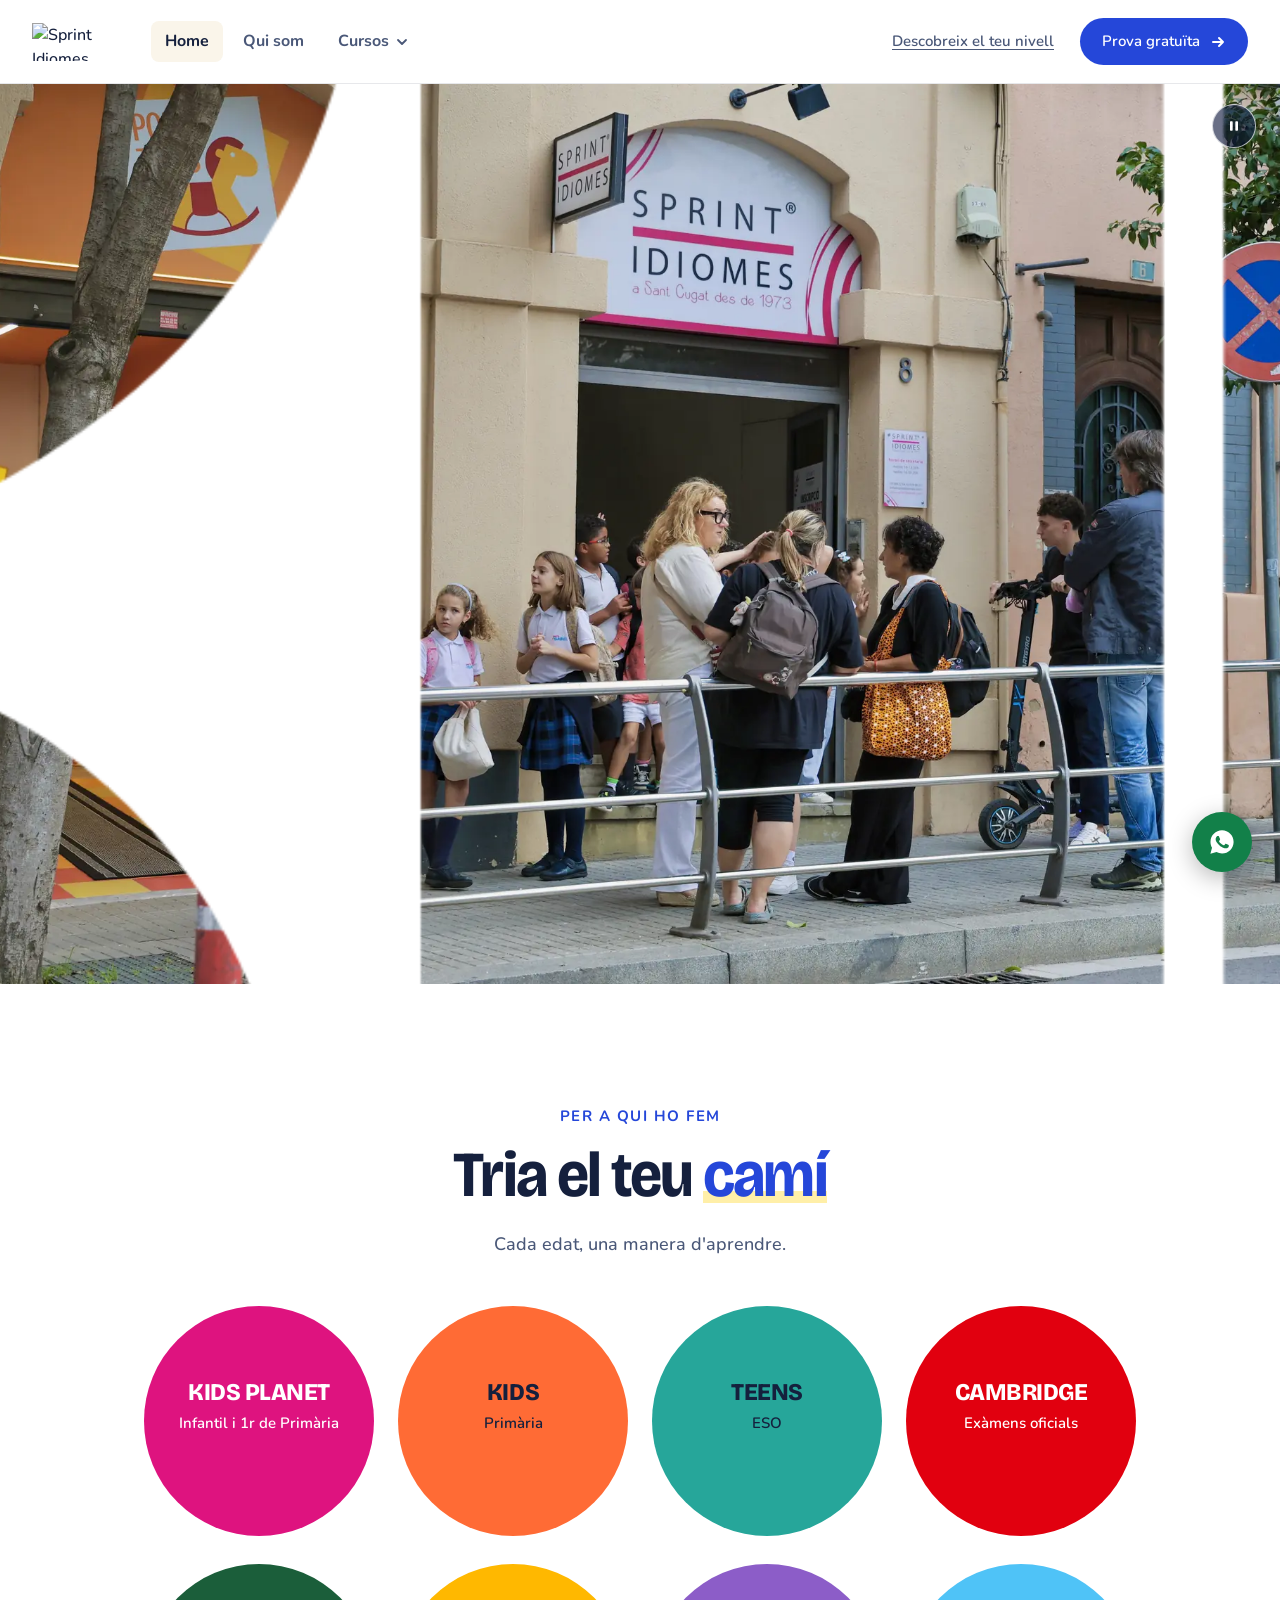
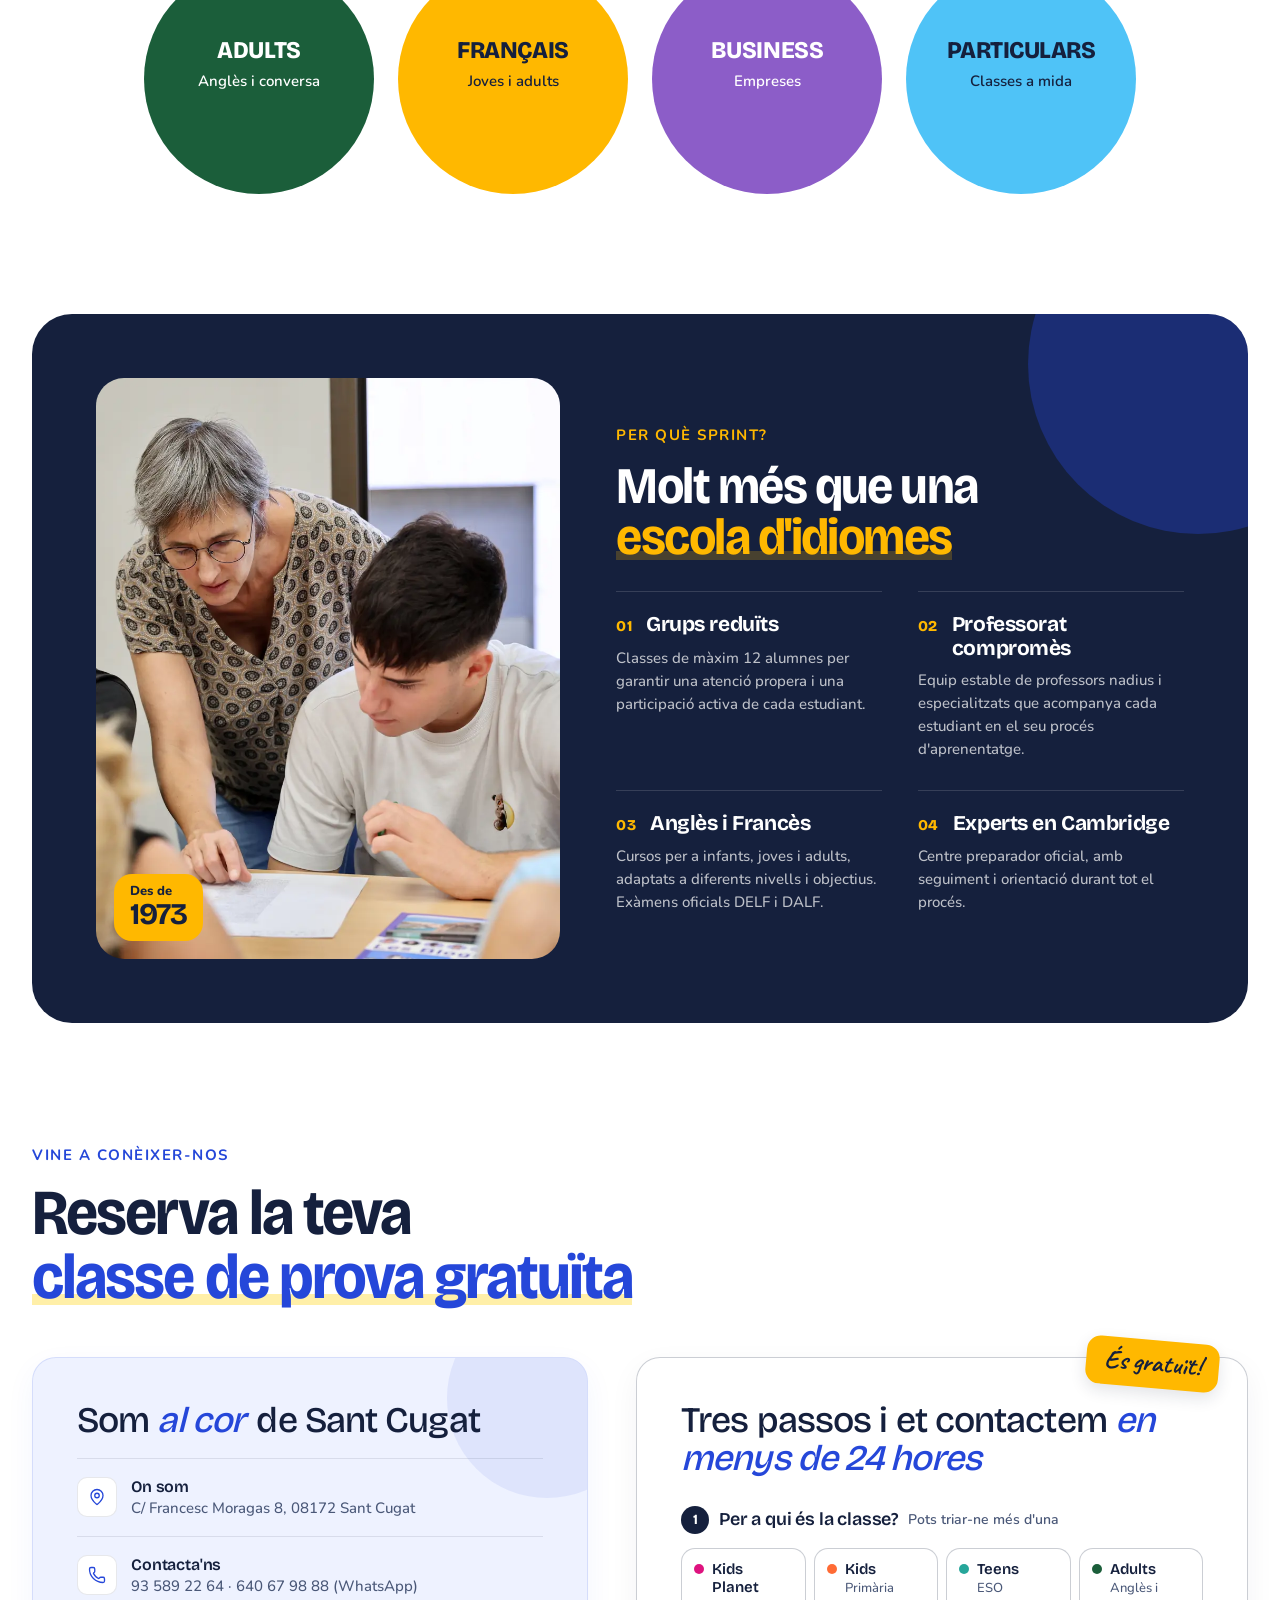
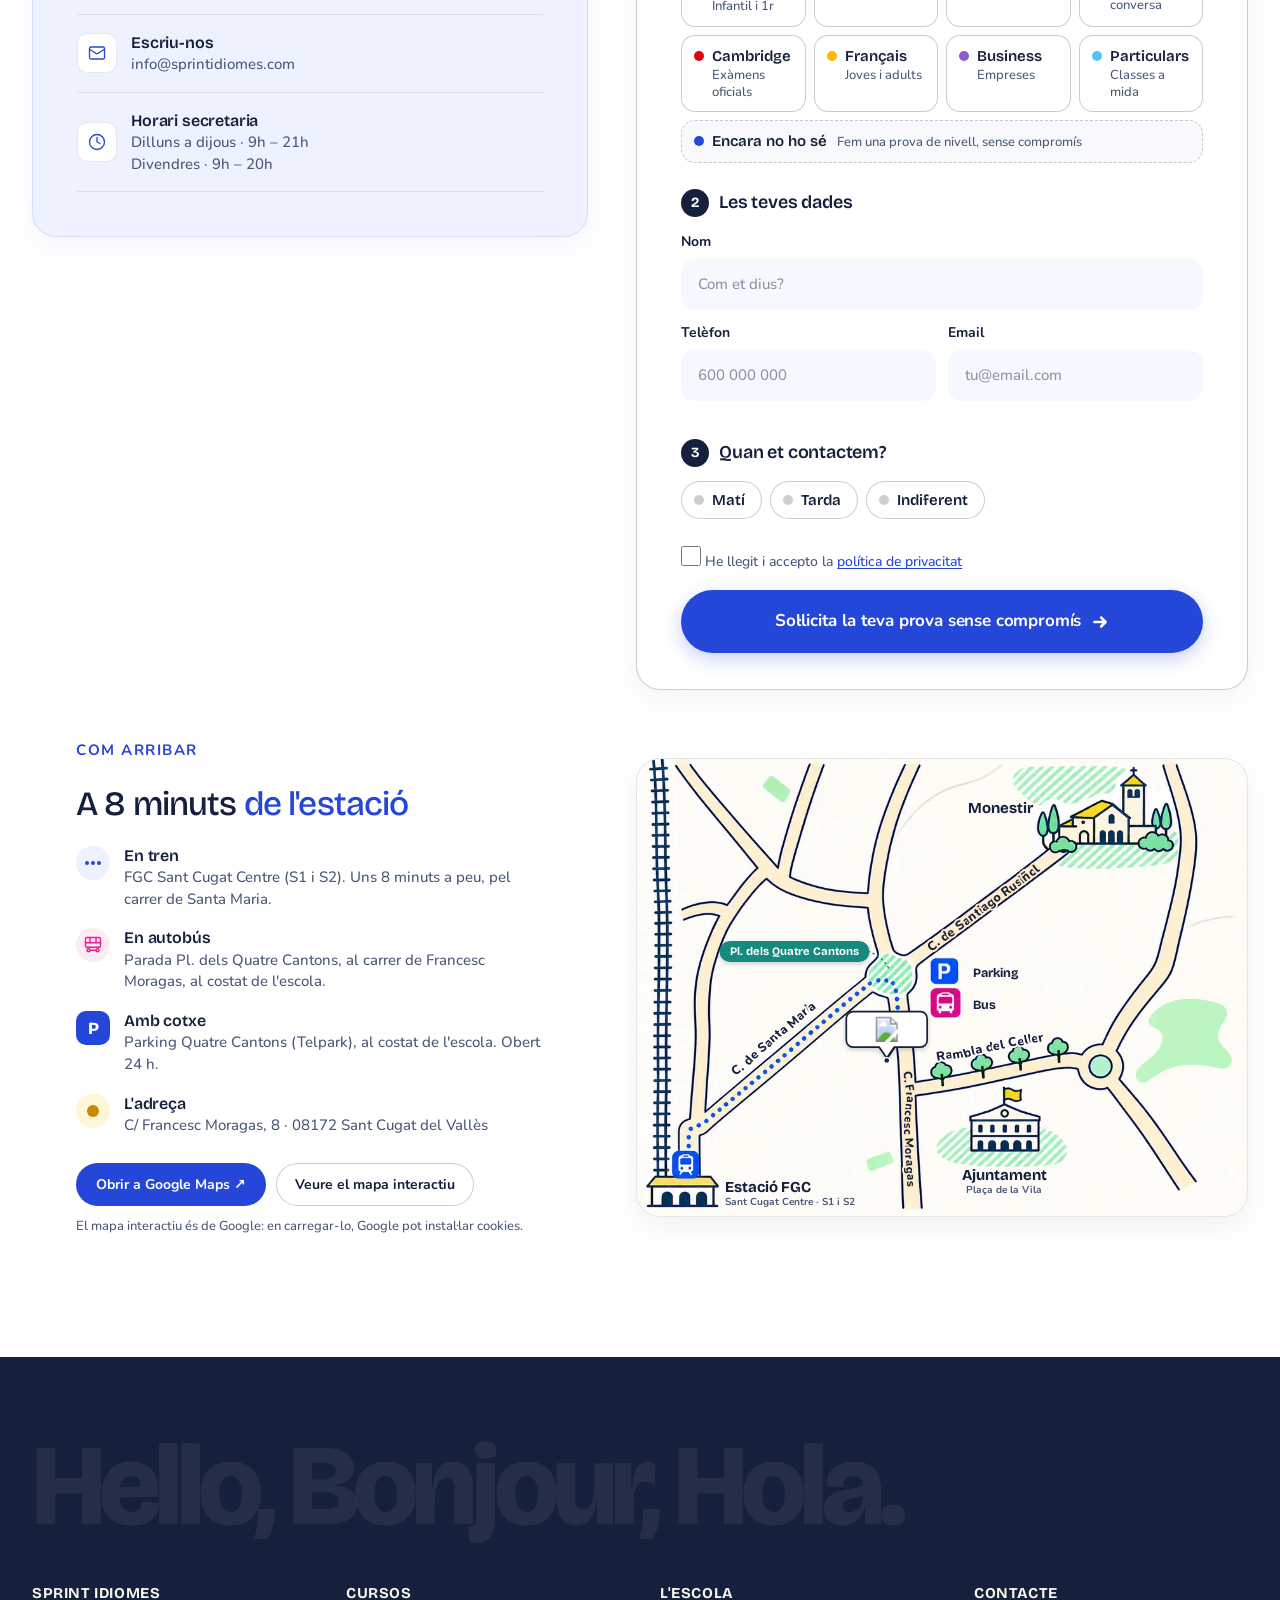
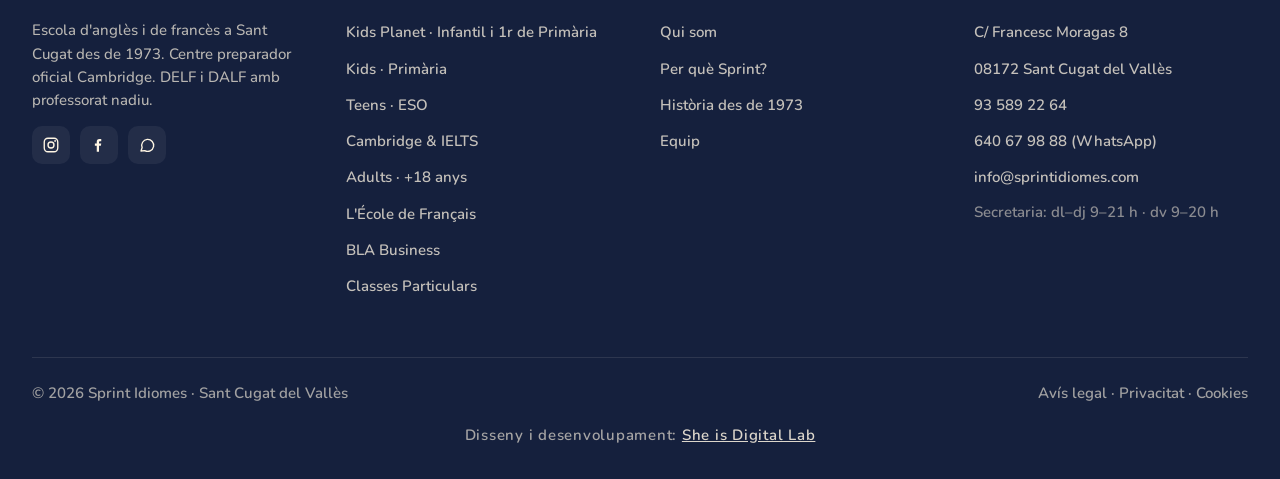
==== index.html @ aee07a1c "Kids: canvis de Paula (text d'Aprenentatge dinàmic, títol 'Cada pas compta', horaris per parells de " ====
<!doctype html>
<html lang="ca">
<head>
<meta charset="utf-8" />
<meta name="viewport" content="width=device-width,initial-scale=1" />
<title>Sprint Idiomes · Escola d'anglès i de francès a Sant Cugat des de 1973</title>
<meta name="description" content="Anglès i francès per a nens, joves, adults i empreses a Sant Cugat. Kids, Teens, Adults, Cambridge, IELTS, DELF/DALF i BLA Business. Més de 50 anys ensenyant idiomes." />
<script>
  /* Si s'arriba amb una àncora (p.ex. des d'una altra pàgina cap a #contacte),
     evita l'scroll animat per tota la pàgina: salta a l'instant i recupera
     el scroll suau només per als clics posteriors dins la mateixa pàgina. */
  if (location.hash) {
    document.documentElement.style.scrollBehavior = 'auto';
    window.addEventListener('load', function () {
      setTimeout(function () { document.documentElement.style.scrollBehavior = ''; }, 0);
    });
  }
</script>
<link rel="preload" as="image" href="img-home/escola-entrada.webp" media="(min-width:701px)" fetchpriority="high">
<link rel="preload" as="image" href="img-home/escola-entrada-960.webp" media="(max-width:700px)" fetchpriority="high">
<link rel="preload" href="fonts/bricolage-grotesque-latin-standard-normal.woff2" as="font" type="font/woff2" crossorigin>
<link rel="preload" href="fonts/nunito-latin-wght-normal.woff2" as="font" type="font/woff2" crossorigin>
<link rel="stylesheet" href="fonts.css">
<style>
:root{
  --cream:#FAF5EA;
  --cream-2:#F1E9D5;
  --ink:#15203D;
  --ink-soft:#4A5878;
  --blue:#2547D9;
  --blue-soft:#3B5DE8;
  --yellow:#FFB800;
  --yellow-soft:#FFEFA8;
  --accent:#2547D9;
  --pink:#F2DACC;
  --sky:#D9E2EF;
  --mint:#D7E2D5;
  --violet:#DDD8EA;
  --line:rgba(21,32,61,.1);
  --line-strong:rgba(21,32,61,.22);
  --font-display:"Bricolage Grotesque",ui-sans-serif,system-ui,sans-serif;
  --font-body:"Nunito",ui-sans-serif,system-ui,sans-serif;
}
*{box-sizing:border-box;margin:0;padding:0}
html{scroll-behavior:smooth}
body{
  font-family:var(--font-body);
  background:#ffffff;
  color:var(--ink);
  line-height:1.55;
  font-size:16px;
  overflow-x:hidden;
  font-weight:500;
}
img{max-width:100%;display:block}
a{color:inherit;text-decoration:none}
button{font:inherit;cursor:pointer;border:none;background:none;color:inherit}

/* ---------- FOCUS (teclat) ---------- */
:focus-visible{outline:3px solid #2547D9;outline-offset:3px;border-radius:inherit}
footer :focus-visible,.qs-cta-in :focus-visible,.hB :focus-visible{outline-color:#FFB800}
.cta-band :focus-visible{outline-color:#fff}
.skip-link{position:fixed;left:16px;top:-60px;z-index:1000;background:#15203D;color:#fff;font-weight:800;padding:12px 18px;border-radius:10px;transition:top .2s}
.skip-link:focus{top:12px}
main:focus{outline:none}

/* ---------- BG DECORATION ---------- */
.bg-shapes{display:none}

main, nav, footer{position:relative;z-index:1}

/* ---------- PORTADA CAMPANYA ---------- */
/* Carrusel de fotos — per canviar-les, substitueix els fitxers a img-portada/ */
.portada-slideshow{
  position:absolute;inset:0;
  z-index:0;
}
.portada-slide{
  position:absolute;inset:0;
  background-size:cover;
  background-position:center 35%;
  opacity:0;
  transition:opacity 1.8s ease-in-out;
}
.portada-slide.is-active{opacity:1}
@media (max-width:700px){.portada-slide.first{background-image:url('img-home/escola-entrada-960.webp') !important}}
.portada{
  position:relative;
  height:95vh;
  min-height:580px;
  max-height:980px;
  overflow:hidden;
  display:flex;
  flex-direction:column;
  justify-content:flex-end;
  /* Placeholder quan no hi ha imatge: gradient de marca amb profunditat */
  background:
    radial-gradient(ellipse 80% 60% at 70% 30%, rgba(37,71,217,.25) 0%, transparent 70%),
    linear-gradient(160deg, #060F36 0%, #0D1A55 45%, #111E60 100%);
}
/* Filigrana "1973" de fons — dona profunditat sense imatge */
.portada-deco{
  position:absolute;
  right:-20px;top:50%;
  transform:translateY(-55%);
  font-family:var(--font-display);
  font-size:clamp(180px,28vw,400px);
  font-weight:900;letter-spacing:-0.05em;line-height:1;
  color:rgba(255,255,255,.035);
  user-select:none;pointer-events:none;
  z-index:1;
}
.portada-overlay{
  position:absolute;inset:0;z-index:2;
  /* Trama suau: només enfosqueix la franja del text perquè la foto es vegi clara */
  background:
    linear-gradient(to top, rgba(6,15,54,.72) 0%, rgba(6,15,54,.38) 30%, rgba(6,15,54,0) 60%),
    linear-gradient(to bottom, rgba(6,15,54,.48) 0%, rgba(6,15,54,0) 55%),
    linear-gradient(to right, rgba(6,15,54,.32) 0%, transparent 55%);
  pointer-events:none;
}
.portada-title,.portada-sub{text-shadow:0 2px 18px rgba(6,15,54,.45)}
.portada-badge{
  display:inline-flex;align-items:center;gap:8px;
  background:#FFB800;
  border:none;
  color:#15203D;
  font-family:var(--font-body);
  font-size:13px;font-weight:700;letter-spacing:.14em;text-transform:uppercase;
  border-radius:99px;padding:8px 14px;
  margin-bottom:18px;
}
.portada-dot{
  width:6px;height:6px;border-radius:50%;
  background:#15203D;
  animation:pd-pulse 2s ease-in-out infinite;
  flex-shrink:0;
}
@keyframes pd-pulse{0%,100%{opacity:1}50%{opacity:.25}}
.portada-title{
  font-family:var(--font-display);
  font-size:clamp(34px,4.6vw,64px);
  font-weight:900;letter-spacing:-0.03em;line-height:1.05;
  color:#fff;
  margin:0 0 22px;
  max-width:760px;
}
.portada-sub{
  font-family:var(--font-body);
  font-size:18px;font-weight:600;
  color:rgba(255,255,255,.92);
  margin:0 0 36px;
  max-width:640px;
}
/* Grup CTA: botó primari + link secundari */
.portada-cta-group{
  display:flex;align-items:center;gap:22px;
  flex-wrap:wrap;
  margin-bottom:28px;
}
.portada-ctas{display:flex;gap:14px;flex-wrap:wrap}
.portada-cta{
  display:inline-flex;align-items:center;gap:10px;
  background:var(--yellow);color:var(--ink);
  font-family:var(--font-body);font-size:17px;font-weight:800;
  border-radius:100px;padding:15px 28px;
  text-decoration:none;
  transition:background .2s,transform .15s,box-shadow .2s;
  white-space:nowrap;
}
.portada-cta span{display:inline-block;transition:transform .2s}
.portada-cta-ghost{
  display:inline-flex;align-items:center;gap:10px;
  color:#fff;
  font-family:var(--font-body);font-size:17px;font-weight:700;
  border:1.5px solid rgba(255,255,255,.9);
  border-radius:100px;padding:15px 28px;
  text-decoration:none;
  white-space:nowrap;
  transition:border-color .2s,background .2s;
}
.portada-cta-ghost:hover{border-color:#fff;background:rgba(255,255,255,.12)}
.portada-cta:hover{background:#FFD000;transform:translateY(-2px);box-shadow:0 8px 32px rgba(255,184,0,.45)}
.portada-cta:hover span{transform:translateX(4px)}
.portada-cta-sec{
  font-family:var(--font-body);font-size:15px;font-weight:600;
  color:rgba(255,255,255,.88);
  text-decoration:none;
  display:inline-flex;align-items:center;gap:6px;
  transition:color .2s;
  white-space:nowrap;
}
.portada-cta-sec:hover{color:rgba(255,255,255,.9)}
/* Tira de confiança sota el CTA */
.portada-trust{
  display:flex;align-items:center;
  flex-wrap:wrap;gap:0;
}
.portada-trust-item{
  font-family:var(--font-body);
  font-size:12px;
  color:rgba(255,255,255,.82);
  display:flex;align-items:center;gap:5px;
  line-height:1;
}
.portada-trust-item strong{color:rgba(255,255,255,.7);font-weight:700}
.portada-trust-sep{
  width:1px;height:14px;
  background:rgba(255,255,255,.12);
  margin:0 14px;
}
/* Indicador de scroll */
.portada-scroll{
  position:absolute;
  bottom:24px;left:50%;
  transform:translateX(-50%);
  z-index:4;
  display:flex;flex-direction:column;align-items:center;gap:5px;
  animation:pd-scroll 2.4s ease-in-out infinite;
  cursor:pointer;
}
.portada-scroll-dot{
  width:5px;height:5px;border-radius:50%;
  background:rgba(255,255,255,.5);
}
.portada-scroll svg{
  width:18px;height:18px;
  stroke:rgba(255,255,255,.35);
  display:block;
}
@keyframes pd-scroll{
  0%,100%{transform:translateX(-50%) translateY(0);opacity:.6}
  50%{transform:translateX(-50%) translateY(6px);opacity:.9}
}


/* ---------- SECTION ---------- */
section{padding:96px 32px;max-width:1480px;margin:0 auto;position:relative}
.eyebrow{
  font-family:var(--font-body);
  font-size:15px;
  color:var(--blue);
  font-weight:700;
  letter-spacing:.1em;
  text-transform:uppercase;
  display:inline-flex;align-items:center;gap:8px;
  margin-bottom:14px;
}
.section-title{
  font-family:var(--font-display);
  font-weight:700;
  font-size:clamp(36px,5vw,72px);
  line-height:1;
  letter-spacing:-0.03em;
  font-variation-settings:"wdth" 92;
  max-width:880px;
  margin-bottom:24px;
}
.section-title em{font-style:normal;color:var(--blue)}
.section-title .hl{
  position:relative;
  display:inline-block;
  font-style:normal;
  color:var(--blue);
}
.section-title .hl::after{
  content:"";position:absolute;
  left:0;right:0;bottom:.06em;
  height:.18em;
  background:var(--yellow-soft);
  z-index:-1;
}
.section-lead{font-size:18px;color:var(--ink-soft);max-width:580px;line-height:1.55;margin-top:14px}
.section-head{
  margin-bottom:44px;
}

/* ---------- AUDIENCE BUBBLES ---------- */
#per-a-qui{
  background:#fff;
  border-radius:40px;
  padding-top:64px;
  padding-bottom:64px;
  margin-top:40px;
  margin-bottom:40px;
}
.audience{
  display:grid;
  grid-template-columns:repeat(4,1fr);
  gap:44px;
  margin-top:32px;
}
.bubble{
  position:relative;
  aspect-ratio:1/1;
  width:100%;min-height:0;min-width:0;
  max-width:300px;margin:0 auto;
  border-radius:50%;
  border:none;
  display:flex;
  flex-direction:column;
  align-items:center;justify-content:center;
  text-align:center;padding:18px 14px;
  box-shadow:none;
  transition:transform .2s ease;
  cursor:pointer;
  color:#fff;
}
.bubble:hover{
  transform:scale(1.04);
}
.bubble .b-name{
  font-family:var(--font-display);
  font-weight:800;
  font-size:22px;
  line-height:1.05;
  letter-spacing:-0.02em;
  color:inherit;
  font-variation-settings:"wdth" 95;
  text-transform:uppercase;
}
.bubble .b-sub{
  font-family:var(--font-body);
  font-weight:600;
  font-size:15px;
  line-height:1.25;
  margin-top:8px;
  color:inherit;
  opacity:1;
  max-width:85%;
}
.bubble.a1{--bc:#DE137F}
.bubble.a2{--bc:#FF6B35;--bt:var(--ink)}
.bubble.a3{--bc:#26A69A;--bt:var(--ink)}
.bubble.a4{--bc:#1B5E3A}
.bubble.a5{--bc:#E1000F}
.bubble.a6{--bc:#FFB800;--bt:var(--ink)}
.bubble.a7{--bc:#8C5DC8}
.bubble.a9{--bc:#4FC3F7;--bt:var(--ink)}


/* ---------- WHY US ---------- */
.why{
  display:grid;grid-template-columns:repeat(4,1fr);gap:18px;margin-top:24px;
}
.why-card{
  position:relative;
  background:#fff;border:1px solid var(--line);
  border-radius:20px;padding:28px;
  box-shadow:0 4px 14px rgba(21,32,61,.04);
  transition:transform .25s, box-shadow .25s, border-color .25s;
}
.why-card:hover{transform:translateY(-4px);box-shadow:0 14px 32px rgba(21,32,61,.09);border-color:var(--line-strong)}
.why-head{display:flex;align-items:center;gap:14px;margin-bottom:16px}
.why-card .icon{
  width:44px;height:44px;border-radius:12px;
  display:grid;place-items:center;
  background:var(--cream-2);
  color:var(--blue);
  flex-shrink:0;
}
.why-card.w1 .icon{background:#FFF3CC;color:#B8860B}
.why-card.w2 .icon{background:#EEF1FF;color:var(--blue)}
.why-card.w3 .icon{background:#E0F5FF;color:#1880A8}
.why-card.w4 .icon{background:#FDECEC;color:#E1000F}
.why-card:hover .icon{transform:scale(1.05);transition:transform .25s}
.why-card h3{
  font-family:var(--font-display);
  font-weight:700;font-size:22px;line-height:1.15;
  letter-spacing:-0.02em;margin:0;
}
.why-card p{font-size:15px;color:var(--ink-soft);line-height:1.55}

/* ---------- COURSES ---------- */
.courses-grid{
  display:grid;
  grid-template-columns:repeat(12,1fr);
  gap:20px;
}
.course{
  position:relative;
  background:#fff;
  border:1px solid var(--line);
  border-radius:20px;
  padding:30px;
  min-height:300px;
  display:flex;flex-direction:column;justify-content:space-between;
  transition:transform .3s ease, box-shadow .3s ease, border-color .3s ease;
  box-shadow:0 4px 16px rgba(21,32,61,.04);
  overflow:hidden;
}
.course:hover{transform:translateY(-5px);box-shadow:0 16px 36px rgba(21,32,61,.1);border-color:var(--line-strong)}
.course .c-tag{
  display:inline-flex;align-items:center;gap:6px;
  background:var(--cream-2);color:var(--ink);
  font-size:12px;font-weight:700;letter-spacing:.1em;text-transform:uppercase;
  padding:8px 12px;border-radius:100px;
  align-self:flex-start;
  border:1px solid var(--line);
}
.course .c-age{
  font-family:var(--font-display);
  font-style:italic;
  font-size:15px;font-weight:600;color:var(--blue);
  margin-top:12px;line-height:1;
  letter-spacing:-0.01em;
  text-transform:uppercase;
  opacity:.85;
}
.course .c-title{
  font-family:var(--font-display);
  font-weight:600;font-size:36px;line-height:1.02;
  letter-spacing:-0.025em;
  margin-top:14px;
  font-variation-settings:"wdth" 92;
  color:var(--ink);
}
.course .c-desc{
  margin-top:14px;font-size:15px;color:var(--ink-soft);line-height:1.55;
}
.course .c-foot{
  display:flex;justify-content:space-between;align-items:flex-end;
  margin-top:24px;
}
.course .c-pills{display:flex;gap:6px;flex-wrap:wrap}
.course .c-pills span{
  background:var(--cream-2);
  font-size:12px;font-weight:700;letter-spacing:.06em;text-transform:uppercase;
  padding:8px 10px;border-radius:100px;color:var(--ink-soft);
}
.course .c-arrow{
  width:44px;height:44px;border-radius:50%;
  border:1px solid var(--line-strong);background:#fff;
  display:grid;place-items:center;
  font-size:18px;font-weight:600;color:var(--ink);
  transition:all .25s;
}
.course:hover .c-arrow{background:var(--blue);color:#fff;border-color:var(--blue);transform:rotate(-45deg)}
/* Cards — colores alineados con globos */
.c-kids{
  grid-column:span 4;
  background:linear-gradient(160deg,#FFE4F0 0%,#fff 55%);
  border-top:4px solid #EC1E8C;
}
.c-kids .c-age{color:#EC1E8C}
.c-kids .c-pills span{background:#FFE4F0;color:#C4507A}
.c-kids:hover .c-arrow{background:#EC1E8C;border-color:#EC1E8C;color:#fff}

.c-teens{
  grid-column:span 4;
  background:linear-gradient(160deg,#FFE8DE 0%,#fff 55%);
  border-top:4px solid #FF6B35;
}
.c-teens .c-age{color:#FF6B35}
.c-teens .c-pills span{background:#FFE8DE;color:#C44E1A}
.c-teens:hover .c-arrow{background:#FF6B35;border-color:#FF6B35;color:#fff}

.c-adults{
  grid-column:span 4;
  background:linear-gradient(160deg,#DDF4FF 0%,#fff 55%);
  border-top:4px solid #4FC3F7;
}
.c-adults .c-age{color:#2AABE0}
.c-adults .c-pills span{background:#DDF4FF;color:#1880A8}
.c-adults:hover .c-arrow{background:#4FC3F7;border-color:#4FC3F7;color:#fff}

.c-cambridge{
  grid-column:span 4;
  background:linear-gradient(135deg,#6B3FAA 0%,#3D2080 100%);
  color:#fff;border-color:transparent;
}
.c-cambridge .c-tag{background:rgba(255,255,255,.12);color:#fff;border-color:rgba(255,255,255,.18)}
.c-cambridge .c-desc{color:rgba(255,255,255,.72)}
.c-cambridge .c-title{color:#fff}
.c-cambridge .c-pills span{background:rgba(255,255,255,.18);color:#D4B8FF;border:1px solid rgba(212,184,255,.2)}
.c-cambridge .c-arrow{background:rgba(255,255,255,.1);border-color:rgba(255,255,255,.2);color:#fff}
.c-cambridge .c-age{color:#D4B8FF}
.c-cambridge:hover{box-shadow:0 16px 36px rgba(107,63,170,.4)}
.c-cambridge:hover .c-arrow{background:#D4B8FF;color:#3D2080;border-color:#D4B8FF}

.c-adults-main{
  grid-column:span 4;
  background:linear-gradient(160deg,#DFF3E0 0%,#fff 55%);
  border-top:4px solid #1B5E3A;
}
.c-adults-main .c-age{color:#1B5E3A}
.c-adults-main .c-pills span{background:#DFF3E0;color:#2E7D3A}
.c-adults-main:hover .c-arrow{background:#1B5E3A;border-color:#1B5E3A;color:#fff}

.c-business{
  grid-column:span 4;
  background:linear-gradient(135deg,#3D1F5C 0%,#9B72CF 60%,#1A0B2E 100%);
  color:#fff;
  border-color:transparent;
}
.c-business .c-tag{background:rgba(255,255,255,.12);color:#fff;border-color:rgba(255,255,255,.18)}
.c-business .c-age{color:#D8B4FE;opacity:1}
.c-business .c-title{color:#fff}
.c-business .c-desc{color:rgba(255,255,255,.75)}
.c-business .c-pills span{background:rgba(255,255,255,.18);color:#D8B4FE;border:1px solid rgba(216,180,254,.25)}
.c-business .c-arrow{background:rgba(255,255,255,.12);border-color:rgba(255,255,255,.2);color:#fff;width:52px;height:52px;font-size:22px}
.c-business:hover{box-shadow:0 16px 40px rgba(107,15,51,.45)}
.c-business:hover .c-arrow{background:#D8B4FE;color:#3D1F5C;border-color:#D8B4FE}
.c-french{
  grid-column:span 4;
  background:linear-gradient(135deg,#1220A0 0%,#2547D9 65%,#1A38C4 100%);
  color:#fff;border-color:transparent;
}
.c-french .c-tag{background:rgba(255,255,255,.12);color:#fff;border-color:rgba(255,255,255,.18)}
.c-french .c-age{color:#FFEFA8}
.c-french .c-title{color:#fff}
.c-french .c-desc{color:rgba(255,255,255,.78)}
.c-french .c-pills span{background:rgba(255,255,255,.1);color:rgba(255,255,255,.9)}
.c-french .c-arrow{background:rgba(255,255,255,.12);border-color:rgba(255,255,255,.2);color:#fff}
.c-french:hover{box-shadow:0 20px 48px rgba(18,32,160,.4);border-color:transparent}
.c-french:hover .c-arrow{background:#FFEFA8;color:var(--ink);border-color:#FFEFA8}
.c-french-inner{display:grid;grid-template-columns:1fr 1fr 1fr;gap:24px;margin-top:20px}
.c-french-pill{
  background:rgba(255,255,255,.06);border:1px solid rgba(255,255,255,.14);
  border-radius:14px;padding:16px 20px;
}
.c-french-pill .fp-label{font-size:12px;font-weight:700;letter-spacing:.1em;text-transform:uppercase;color:rgba(255,255,255,.5);margin-bottom:6px}
.c-french-pill .fp-val{font-family:var(--font-display);font-weight:600;font-size:18px;color:#fff;letter-spacing:-0.01em}


/* ---------- CONTACT ---------- */
.contact{
  display:grid;grid-template-columns:1fr 1.1fr;gap:48px;align-items:start;
}
.contact-info-card{
  background:#EEF2FF;border:1px solid rgba(37,71,217,.12);
  border-radius:24px;padding:44px;
  box-shadow:0 10px 30px rgba(37,71,217,.05);
  position:relative;overflow:hidden;
}
.contact-info-card::before{
  content:"";position:absolute;
  top:-60px;right:-60px;width:200px;height:200px;border-radius:50%;
  background:var(--blue);opacity:.08;
}
.contact-info-card h3{
  font-family:var(--font-display);font-weight:500;
  font-size:36px;line-height:1.05;letter-spacing:-0.025em;
  margin-bottom:18px;position:relative;
}
.contact-info-card h3 em{font-style:italic;color:var(--blue);font-weight:500}
.contact-info-card .info-text{
  font-size:16px;color:var(--ink-soft);margin-bottom:28px;
  position:relative;line-height:1.55;
}
.info-block{
  position:relative;
  padding:16px 0;
  border-top:1px solid var(--line);
  display:flex;align-items:center;gap:14px;
}
.info-block:last-child{border-bottom:1px solid var(--line)}
.info-block .ico{
  width:40px;height:40px;border-radius:10px;
  background:#fff;border:1px solid var(--line);
  display:grid;place-items:center;font-size:16px;
  flex-shrink:0;color:var(--blue);
}
.info-block .info-text-block{font-size:15px;color:var(--ink-soft);line-height:1.45}
.info-block .info-text-block strong{
  display:block;font-family:var(--font-display);
  font-weight:600;color:var(--ink);font-size:16px;letter-spacing:-0.01em;
}
.info-block a:hover{color:var(--blue)}

.contact-form{
  background:#fff;border:1px solid var(--line-strong);
  border-radius:24px;padding:44px;
  box-shadow:0 10px 30px rgba(21,32,61,.05);
  position:relative;overflow:hidden;
}
.contact-form h3{
  font-family:var(--font-display);font-weight:500;
  font-size:36px;line-height:1.05;letter-spacing:-0.025em;
  margin-bottom:10px;max-width:380px;
}
.contact-form h3 em{font-style:italic;color:var(--blue);font-weight:500}
.contact-form .lead{font-size:15px;color:var(--ink-soft);margin-bottom:28px;line-height:1.5}
.field{margin-bottom:18px}
.field label{
  font-size:12px;font-weight:700;letter-spacing:.1em;text-transform:uppercase;
  color:var(--ink-soft);display:block;margin-bottom:8px;
}
.field input,.field select,.field textarea{
  width:100%;background:var(--cream);
  border:2px solid var(--ink);
  border-radius:12px;
  font:inherit;font-size:15px;font-weight:600;color:var(--ink);
  padding:12px 14px;outline:none;
  transition:all .2s;
}
.field input:focus,.field select:focus,.field textarea:focus{
  background:#fff;
  box-shadow:0 0 0 3px var(--yellow);
}
.field select{
  appearance:none;cursor:pointer;
  background-image:url("data:image/svg+xml;utf8,<svg xmlns='http://www.w3.org/2000/svg' width='12' height='8' viewBox='0 0 12 8'><path d='M1 1l5 5 5-5' stroke='%231F1B3A' stroke-width='2' fill='none' stroke-linecap='round'/></svg>");
  background-repeat:no-repeat;background-position:right 14px center;
  padding-right:36px;
}
.btn-submit{
  width:100%;
  background:var(--blue);color:#fff;
  padding:18px;border-radius:100px;
  font-size:17px;font-weight:700;letter-spacing:-0.01em;
  border:none;
  box-shadow:0 6px 18px rgba(37,71,217,.25);
  margin-top:10px;
  transition:all .2s;
  display:inline-flex;justify-content:center;align-items:center;gap:10px;
}
.btn-submit:hover{transform:translateY(-2px);box-shadow:0 12px 28px rgba(37,71,217,.35);background:var(--blue-soft)}
.field-check{display:flex;gap:10px;align-items:flex-start;margin:4px 0 6px;font-size:14px;color:var(--ink-soft);line-height:1.45}
.field-check input{width:20px;height:20px;flex-shrink:0;margin-top:1px;accent-color:var(--blue);cursor:pointer}
.field-check a,.form-legal a{color:var(--blue);text-decoration:underline;text-underline-offset:2px}
.form-legal{margin-top:16px;font-size:12px;line-height:1.5;color:var(--ink-soft)}
.btn-submit:active{transform:translateY(0);box-shadow:0 3px 10px rgba(37,71,217,.2)}


/* ---------- RESPONSIVE ---------- */
@media (max-width:960px){
  .portada{height:85vh;min-height:520px}
  .portada-content{padding:0 22px 56px}
  .portada-deco{font-size:clamp(120px,22vw,260px);right:-10px}
  .portada-trust{gap:0}
  .nav-links{display:none}
  .nav-cta .btn-ghost{display:none}
  .hero-grid{grid-template-columns:1fr}
  .hero-body-row{flex-direction:column;align-items:flex-start;gap:24px}
  .hero-meta-row{grid-template-columns:repeat(2,1fr)}
  .meta-stat:nth-child(2){border-right:none;padding-right:0}
  .meta-stat:nth-child(3){padding-left:0;border-right:1px solid var(--line)}
  .hero{padding:32px 22px 40px}
  section{padding:64px 22px}
  .audience{grid-template-columns:repeat(4,1fr);gap:12px}
  .bubble .b-name{font-size:15px}
  .bubble .b-sub{font-size:12px;margin-top:4px}
  .why{grid-template-columns:1fr 1fr;gap:14px}
  .courses-grid > *{grid-column:span 12 !important}
  .heritage{grid-template-columns:1fr;gap:40px}
  .heritage-left{padding:32px}
  .t-grid{grid-template-columns:1fr}
  .contact{grid-template-columns:1fr;gap:24px}
  .contact-info-card,.contact-form{padding:30px}
}
@media (max-width:520px){
  .portada{height:88vh}
  .portada-cta-group{flex-direction:column;align-items:flex-start;gap:14px}
  .portada-trust-sep{margin:0 10px}
  .portada-trust-item{font-size:12px}
  .portada-deco{display:none}
  .audience{grid-template-columns:1fr 1fr}
  .why{grid-template-columns:1fr}
  .hero-meta-row{gap:20px}
  .nav-inner{padding:14px 22px}
}

/* ---------- PORTADA "SPRINT IDIOMES" ----------
   El nom de l'escola, ple de fotos, creix en fer scroll fins que la foto omple la pantalla
   i apareix el títol. Les fotos fan un zoom lent (Ken Burns). */
.portada-slide{transform:scale(1.1);transition:opacity 1.8s ease-in-out, transform 7s linear}
.portada-slide.is-active{transform:scale(1)}
.hB-pin{position:relative;height:100vh}
.hB{position:sticky;top:0;height:100vh;overflow:hidden;background:#060F36}
.hB .portada-slideshow{position:absolute;inset:0}
.hB-shade{position:absolute;inset:0;z-index:2;opacity:0;pointer-events:none;
  /* Accessibilitat: enfosqueix prou la zona del text perquè es llegeixi sobre qualsevol foto (mínim 4,5:1) */
  background:
    linear-gradient(to top, rgba(6,15,54,.8) 0%, rgba(6,15,54,.62) 30%, rgba(6,15,54,.3) 52%, rgba(6,15,54,0) 70%),
    linear-gradient(to right, rgba(6,15,54,.4) 0%, rgba(6,15,54,.12) 45%, rgba(6,15,54,0) 62%)}
.hB-mask{position:absolute;inset:0;z-index:3;background:#fff;mix-blend-mode:screen;
  display:flex;align-items:center;justify-content:center;pointer-events:none;will-change:transform}
.hB-mask .w{font-family:var(--font-display);font-weight:800;color:#000;
  font-size:min(19vw,29vh);letter-spacing:-0.045em;line-height:.84;white-space:nowrap;text-align:center;display:block;
  font-variation-settings:"wdth" 85}
.hB-top{position:absolute;left:0;right:0;top:9vh;z-index:4;text-align:center;
  font-family:var(--font-body);font-weight:800;letter-spacing:.16em;text-transform:uppercase;font-size:13px;color:var(--ink)}
.hB-hint{position:absolute;left:0;right:0;bottom:6vh;z-index:4;text-align:center;
  font-family:var(--font-body);font-weight:700;font-size:14px;color:var(--ink-soft)}
.hB-hint i{display:block;font-style:normal;font-size:20px;animation:pd-bob 1.6s ease-in-out infinite}
@keyframes pd-bob{50%{transform:translateY(6px)}}
.hB-content{position:absolute;left:0;right:0;bottom:0;z-index:5;opacity:0;transform:translateY(30px);
  max-width:1480px;margin:0 auto;padding:0 32px 72px;pointer-events:none}
.hB-content.live{pointer-events:auto}
.hB-pause{position:absolute;right:24px;top:20px;z-index:6;width:44px;height:44px;border-radius:50%;display:grid;place-items:center;background:rgba(6,15,54,.6);color:#fff;border:1.5px solid rgba(255,255,255,.7);cursor:pointer;transition:background .2s}
.hB-pause:hover{background:rgba(6,15,54,.85)}
.hB-pause .i-play{display:none}
.hB-pause[aria-pressed="true"] .i-play{display:block}
.hB-pause[aria-pressed="true"] .i-pause{display:none}
@media (max-width:700px){.hB-pause{right:16px;top:14px}}
.hB .portada-title{max-width:820px}
@media (max-width:960px){.hB-content{padding:0 22px 56px}}
@media (max-width:700px){.hB-mask .w{font-size:min(25vw,29vh)}}
@media (prefers-reduced-motion:reduce){
  .portada-dot{animation:none}
  .hB-pin{height:auto}.hB{position:relative;height:90vh}
  .hB-mask,.hB-top,.hB-hint{display:none}.hB-shade{opacity:1}
  .hB-content{opacity:1;transform:none;pointer-events:auto}
  .portada-slide,.portada-slide.is-active{transform:none;transition:opacity 1s}
}


/* =================== MILLORES DE DISSENY (home) =================== */
/* Bombolles: més petites, text més gran i senyal clar que es poden clicar */
.audience{grid-template-columns:repeat(4,minmax(0,230px));justify-content:center;gap:28px 24px;max-width:1080px;margin:40px auto 0}
.bubble{width:100%;height:auto;aspect-ratio:1/1;max-width:230px;background:var(--bc);color:var(--bt,#fff);box-shadow:0 0 0 0 var(--bc);transition:transform .3s cubic-bezier(.2,.8,.2,1),box-shadow .3s}
.bubble .b-name{font-size:24px}
.bubble .b-sub{font-size:15px}
.b-go{font-size:13px;font-weight:800;margin-top:10px;opacity:0;transform:translateY(6px);transition:opacity .25s,transform .25s}
.bubble:hover,.bubble:focus-visible{transform:scale(1.06);box-shadow:0 18px 40px -12px var(--bc)}
.bubble:hover .b-go,.bubble:focus-visible .b-go{opacity:1;transform:none}


/* Per què: bloc fosc amb foto real */
#perque{padding-top:0;padding-bottom:0}
.why-wrap{background:var(--ink);border-radius:40px;padding:64px;display:grid;grid-template-columns:.9fr 1.1fr;gap:56px;align-items:center;color:#fff;position:relative;overflow:hidden}
.why-wrap::after{content:"";position:absolute;right:-120px;top:-120px;width:340px;height:340px;border-radius:50%;background:var(--blue);opacity:.35;pointer-events:none}
.why-photo{position:relative;margin:0;border-radius:28px;overflow:hidden;aspect-ratio:4/5;align-self:stretch}
.why-photo img{width:100%;height:100%;object-fit:cover}
.why-sticker{position:absolute;left:18px;bottom:18px;background:var(--yellow);color:var(--ink);border-radius:18px;padding:10px 16px;font-weight:800;font-size:13px;line-height:1.1}
.why-sticker b{display:block;font-family:var(--font-display);font-size:30px;letter-spacing:-0.03em}
.why-main{position:relative;z-index:1}
#perque .eyebrow{color:var(--yellow)}
#perque .section-title{color:#fff;font-size:clamp(34px,4vw,58px)}
#perque .section-title .hl{color:var(--yellow)}
#perque .section-title .hl::after{background:rgba(255,184,0,.22)}
#perque .section-head{margin-bottom:28px}
#perque .why{grid-template-columns:1fr 1fr;gap:28px 36px;margin-top:0}
#perque .why-card{background:none;border:0;box-shadow:none;padding:0;border-top:1px solid rgba(255,255,255,.14);padding-top:20px;border-radius:0}
#perque .why-card:hover{transform:none;box-shadow:none}
#perque .why-head{gap:14px;margin-bottom:8px;align-items:baseline}
.why-num{font-family:var(--font-display);font-weight:800;font-size:15px;color:var(--yellow);letter-spacing:.02em}
#perque .why-card h3{color:#fff;font-size:21px}
#perque .why-card p{color:rgba(255,255,255,.72)}

.contact-info-card h3 .blue{color:var(--blue)}


/* ---------- FORMULARI (redisseny) ---------- */
.contact-info-card{position:sticky;top:110px}
.contact-form{padding:44px 44px 36px;overflow:visible}
.cf-sticker{position:absolute;top:-18px;right:28px;z-index:2;background:var(--yellow);color:var(--ink);font-family:'Caveat',cursive;font-weight:700;font-size:26px;line-height:1;padding:10px 18px 12px;border-radius:14px;transform:rotate(5deg);box-shadow:0 6px 16px rgba(21,32,61,.12)}
.contact-form h3{max-width:none}
.contact-form .lead{max-width:440px;margin-bottom:26px}
.cf-step{border:0;margin:0 0 26px;padding:0;min-width:0}
.cf-step legend{display:flex;flex-wrap:wrap;align-items:center;gap:10px;padding:0;margin-bottom:14px;font-family:var(--font-display);font-weight:600;font-size:18px;letter-spacing:-0.01em;color:var(--ink)}
.cf-n{width:28px;height:28px;border-radius:50%;background:var(--ink);color:#fff;display:grid;place-items:center;font-size:14px;font-weight:700;flex-shrink:0}
.contact-form .cf-body > h3{margin-bottom:28px}
.contact-info-card h3 em{padding-right:.12em}
.cf-hint{font-family:var(--font-body);font-size:14px;font-weight:600;color:var(--ink-soft);letter-spacing:0}
.cf-opt{font-family:inherit;font-size:12px;font-weight:700;letter-spacing:.08em;text-transform:uppercase;color:var(--ink-soft);background:#F1F3F8;padding:8px 12px;border-radius:99px}
.chips{display:grid;grid-template-columns:repeat(4,1fr);gap:8px}
.chip{position:relative;display:block;cursor:pointer}
.chip input{position:absolute;opacity:0;width:1px;height:1px;pointer-events:none}
.chip-in{display:flex;flex-direction:column;gap:2px;height:100%;padding:11px 12px 11px 30px;border-radius:14px;background:#fff;border:1.5px solid var(--line-strong);transition:background .18s,border-color .18s,color .18s,transform .18s;position:relative}
.chip-in::before{content:"";position:absolute;left:12px;top:15px;width:10px;height:10px;border-radius:50%;background:var(--c,var(--blue))}
.chip-in b{font-family:var(--font-display);font-weight:600;font-size:15px;line-height:1.2;color:var(--ink)}
.chip-in small{font-size:13px;line-height:1.3;color:var(--ink-soft)}
.chip:hover .chip-in{border-color:var(--c,var(--blue));transform:translateY(-1px)}
.chip input:checked + .chip-in{background:var(--c,var(--blue));border-color:var(--c,var(--blue))}
.chip input:checked + .chip-in::before{background:var(--t,#fff);width:12px;height:7px;border-radius:0;top:15px;left:11px;border:solid var(--t,#fff);border-width:0 0 2.5px 2.5px;background:none;transform:rotate(-45deg)}
.chip input:checked + .chip-in b,.chip input:checked + .chip-in small{color:var(--t,#fff)}
.chip input:focus-visible + .chip-in{outline:3px solid #2547D9;outline-offset:2px}
.chip-wide{grid-column:1/-1}
.chip-wide .chip-in{flex-direction:row;align-items:baseline;gap:10px;border-style:dashed;background:#F8F9FD}
.chip-wide .chip-in::before{background:var(--blue)}
.chips-time{grid-template-columns:repeat(3,auto);justify-content:start}
.chip-sm .chip-in{padding:9px 16px 9px 30px;border-radius:99px}
.chip-sm .chip-in::before{top:50%;margin-top:-5px;background:var(--line-strong)}
.chip-sm input:checked + .chip-in::before{margin-top:-6px}
.cf-err{margin-top:10px;font-size:14px;font-weight:700;color:#C4132B}
.field-row{display:grid;grid-template-columns:1fr 1fr;gap:12px}
.field{margin-bottom:12px}
.field label{font-size:14px;font-weight:700;letter-spacing:0;text-transform:none;color:var(--ink);margin-bottom:6px}
.field input{background:#F6F8FF;border:1.5px solid transparent;border-radius:14px;font-weight:600;padding:13px 16px}
.field input::placeholder{color:#8A93A8;font-weight:500}
.field input:hover{border-color:var(--line-strong)}
.field input:focus{background:#fff;border-color:var(--blue);box-shadow:0 0 0 4px rgba(37,71,217,.14)}
.contact-form .field-check{margin:2px 0 8px}
.cf-trust{list-style:none;padding:0;margin:14px 0 0;display:flex;flex-wrap:wrap;justify-content:center;gap:6px 18px;font-size:13px;font-weight:700;color:var(--ink-soft)}
.cf-trust li{display:flex;align-items:center;gap:6px}
.cf-trust li::before{content:"";width:16px;height:16px;border-radius:50%;background:#E3F5F2 url("data:image/svg+xml;utf8,<svg xmlns='http://www.w3.org/2000/svg' width='10' height='10' viewBox='0 0 24 24' fill='none' stroke='%23138A7E' stroke-width='4' stroke-linecap='round' stroke-linejoin='round'><path d='M5 12.5l4.5 4.5L19 7.5'/></svg>") center/10px no-repeat}
.cf-done{text-align:center;padding:40px 8px 24px;outline:none}
.cf-done-ico{width:64px;height:64px;border-radius:50%;background:#26A69A;color:#fff;display:grid;place-items:center;margin:0 auto 18px}
.cf-done h3{max-width:none;margin-bottom:12px}
.cf-done p{font-size:16px;color:var(--ink-soft);line-height:1.55;max-width:400px;margin:0 auto}
.cf-done .cf-done-small{font-size:14px;margin-top:14px}
.cf-done a{color:var(--blue);font-weight:700;text-decoration:underline;text-underline-offset:2px}
@media (max-width:960px){.contact-info-card{position:relative;top:auto}}
@media (max-width:600px){
  .contact-form{padding:34px 20px 26px}
  .cf-sticker{font-size:22px;right:16px;top:-16px}
  .chips{grid-template-columns:1fr 1fr}
  .field-row{grid-template-columns:1fr;gap:0}
  .chips-time{grid-template-columns:repeat(3,1fr)}
  .chip-sm .chip-in{padding:9px 8px 9px 30px}
  .chip-wide .chip-in{flex-direction:column;gap:2px}
}

/* ---------- COM ARRIBAR (plànol dibuixat a mà) ---------- */
.arribar{display:grid;grid-template-columns:1.55fr 1fr;gap:48px;align-items:center;margin-top:56px}
.arribar-map{margin:0;position:relative;border-radius:24px;overflow:hidden;border:1px solid var(--line);background:#FEFBF8;aspect-ratio:1448/1086;box-shadow:0 10px 30px rgba(21,32,61,.06)}
.arribar-map .hand-map{display:block;position:relative;width:100%}
.arribar-map .hand-map img{display:block;width:100%;height:auto}
.hm-over{position:absolute;inset:0;width:100%;height:100%;pointer-events:none}
/* Plànol: noms */
.hm-st{font-family:var(--font-body);font-weight:800;fill:#15203D;paint-order:stroke;stroke:#FDEAC7;stroke-width:9px;stroke-linejoin:round}
.hm-st-out{stroke:#FEFBF8}
.hm-sub-dark{fill:#fff;stroke:none}
.hm-pl{font-family:var(--font-display);font-weight:700;fill:#15203D;paint-order:stroke;stroke:#FEFBF8;stroke-width:9px;stroke-linejoin:round}
.hm-sub{font-family:var(--font-body);font-weight:700;fill:#4A5878;paint-order:stroke;stroke:#FEFBF8;stroke-width:7px;stroke-linejoin:round}
.hm-badge{font-family:var(--font-display);font-weight:700}
  background:#fff;border:1.5px solid rgba(21,32,61,.18);border-radius:.6em;padding:.32em .6em .36em;box-shadow:0 3px 10px rgba(21,32,61,.10)}
.arribar-map iframe{display:block;width:100%;height:100%;border:0}
.arribar-txt h3{font-family:var(--font-display);font-weight:500;font-size:34px;line-height:1.05;letter-spacing:-0.025em;margin:10px 0 22px}
.arribar-txt h3 .blue{color:var(--blue)}
.arribar-list{list-style:none;margin:0 0 26px;padding:0;display:grid;gap:16px}
.arribar-list li{display:flex;gap:14px;align-items:flex-start;font-size:15px;color:var(--ink-soft);line-height:1.45}
.arribar-list strong{display:block;font-family:var(--font-display);font-weight:600;color:var(--ink);font-size:16px;letter-spacing:-0.01em}
.ar-dot{flex-shrink:0;width:34px;height:34px;border-radius:50%;display:grid;place-items:center;margin-top:2px}
.ar-dot::before{content:"";width:16px;height:0;border-top:4px dotted currentColor}
.ar-train{background:#EEF1FF;color:#2547D9}
.ar-bus{background:#FDEBF4;color:#EC1E8C}
.ar-bus::before{display:none}
.ar-pin{background:#FFF6D6;color:#C98A00}
.ar-car{background:#2547D9;color:#fff;border-radius:10px}
.ar-car::before{content:"P";display:block;width:auto;height:auto;border:0;font-family:var(--font-display);font-weight:800;font-size:17px;line-height:1;color:#fff}
.ar-pin::before{width:12px;height:12px;border:0;border-radius:50%;background:currentColor}
.arribar .map-btns{display:flex;flex-wrap:wrap;gap:10px}
.arribar .map-load-out{background:var(--blue);color:#fff;font-weight:700;font-size:14px;padding:11px 20px;border-radius:99px;transition:background .2s}
.arribar .map-load-out:hover{background:var(--blue-soft)}
.arribar .map-load{font-weight:700;font-size:14px;padding:10px 18px;border-radius:99px;border:1.5px solid var(--line-strong);color:var(--ink);background:#fff;cursor:pointer}
.arribar .map-load:hover{border-color:var(--ink)}
.arribar-hint{display:none}
.arribar .map-note{font-size:13px;color:var(--ink-soft);margin-top:10px}
@media (max-width:960px){
  .arribar{grid-template-columns:1fr;gap:28px;margin-top:40px}
}
@media (max-width:600px){
  .arribar-map{border-radius:18px;aspect-ratio:auto;overflow-x:auto;-webkit-overflow-scrolling:touch}
  .arribar-map .hand-map{width:600px;max-width:none}
  .arribar-map.is-live{height:340px}
  .arribar-hint{display:block;margin:-18px 0 0;font-size:13px;color:var(--ink-soft);text-align:center}
  .arribar-txt h3{font-size:28px}
  .arribar .map-btns > *{width:100%;text-align:center}
}

@media (max-width:960px){
  .audience{grid-template-columns:repeat(4,1fr);gap:16px}
  .bubble{width:100%;height:auto}
  .why-wrap{grid-template-columns:1fr;padding:40px 24px;border-radius:28px}
  .why-photo{aspect-ratio:16/10}
  #perque .why{grid-template-columns:1fr 1fr}
}
@media (max-width:600px){
  /* Bombolles en llista: cercle petit a l'esquerra i text a la dreta */
  .audience{grid-template-columns:1fr;gap:10px;margin-top:24px}
  .bubble{aspect-ratio:auto;max-width:none;width:100%;border-radius:18px;flex-direction:row;flex-wrap:wrap;justify-content:flex-start;align-items:center;text-align:left;
    background:#fff;color:var(--ink);border:1px solid var(--line);padding:12px 44px 12px 74px;min-height:72px}
  .bubble::before{content:"";position:absolute;left:14px;top:50%;width:46px;height:46px;margin-top:-23px;border-radius:50%;background:var(--bc)}
  .bubble::after{content:"→";position:absolute;right:18px;top:50%;transform:translateY(-50%);font-weight:800;color:var(--ink-soft)}
  .bubble .b-name{font-size:18px;width:100%}
  .bubble .b-sub{font-size:14px;margin-top:2px;max-width:none;color:var(--ink-soft);opacity:1}
  .bubble:hover{transform:none;box-shadow:none}
  .b-go{display:none}
  #perque .why{grid-template-columns:1fr}
  #contacte .section-title .hl{display:inline}
}

/* =================== ALINEACIÓ I RITME =================== */
/* Totes les seccions comparteixen la mateixa amplada (1480px, com el menú) i el mateix espai entre blocs */
#per-a-qui{margin:0 auto;padding:120px 32px;border-radius:0;background:none}
#per-a-qui .section-head{text-align:center;margin-bottom:0}
#per-a-qui .section-title,#per-a-qui .section-lead{margin-left:auto;margin-right:auto}
.audience{margin-top:48px}
#perque{padding:0 32px}
#contacte{margin-top:0;padding-top:120px;padding-bottom:120px}
#contacte .section-head{margin-bottom:48px}
/* Com arribar: mateixes columnes que la targeta i el formulari de sobre */
.arribar{grid-template-columns:1fr 1.1fr;gap:48px;margin-top:48px;align-items:center}
.arribar-txt{order:-1;padding:0 44px}
@media (max-width:960px){
  #per-a-qui{padding:88px 22px}
  #perque{padding:0 22px}
  #contacte{padding-top:88px;padding-bottom:88px}
  .arribar{grid-template-columns:1fr;gap:28px;margin-top:40px}
  .arribar-txt{order:0;padding:0}
}
@media (max-width:600px){
  #per-a-qui{padding:64px 22px}
  #perque{padding:0 22px}
  #contacte{padding-top:64px;padding-bottom:64px}
  #contacte .section-head{margin-bottom:28px}
  .audience{margin-top:28px}
}
@media (max-width:600px){
  .arribar-map .hand-map{width:640px;max-width:none}
  .arribar-hint{margin:-14px 0 0}
}

/* Responsive (revisió): el formulari no surt de la pantalla en mòbils petits */
@media(max-width:960px){.contact{grid-template-columns:minmax(0,1fr)}}
@media(max-width:600px){.chips{grid-template-columns:repeat(2,minmax(0,1fr))}.chips-time{grid-template-columns:repeat(3,minmax(0,1fr))}.contact-form,.contact-info-card{min-width:0}}
@media(max-width:360px){.contact-form{padding:28px 16px 22px}.chips-time{grid-template-columns:minmax(0,1fr)}}
</style>

  <!-- SEO: Open Graph -->
  <meta property="og:type" content="website">
  <meta property="og:locale" content="ca_ES">
  <meta property="og:site_name" content="Sprint Idiomes">
  <meta property="og:url" content="https://www.sprintidiomes.com/">
  <meta property="og:title" content="Sprint Idiomes · Escola d'anglès i de francès a Sant Cugat des de 1973">
  <meta property="og:description" content="Anglès i francès per a nens, joves, adults i empreses a Sant Cugat del Vallès. Kids, Teens, Cambridge, Adults, Business i cursos d'estiu.">
  <meta property="og:image" content="https://www.sprintidiomes.com/assets/images/og-sprint-idiomes.jpg">
  <meta property="og:image:width" content="1200">
  <meta property="og:image:height" content="630">
  <!-- SEO: Twitter Card -->
  <meta name="twitter:card" content="summary_large_image">
  <meta name="twitter:title" content="Sprint Idiomes · Escola d'anglès i de francès a Sant Cugat des de 1973">
  <meta name="twitter:description" content="Anglès i francès a Sant Cugat des de 1973. Kids, Teens, Cambridge, Adults i Business.">
  <meta name="twitter:image" content="https://www.sprintidiomes.com/assets/images/og-sprint-idiomes.jpg">
  <!-- SEO: Canonical -->
  <link rel="canonical" href="https://www.sprintidiomes.com/">
  <!-- SEO: Robots -->
  <meta name="robots" content="index, follow">
  <!-- SEO: Schema.org JSON-LD -->
  <script type="application/ld+json">
{
  "@context": "https://schema.org",
  "@graph": [
    {
      "@type": "LanguageSchool",
      "@id": "https://www.sprintidiomes.com/#school",
      "name": "Sprint Idiomes",
      "description": "Escola d'anglès i de francès a Sant Cugat del Vallès des de 1973. Kids Planet, Kids, Teens, Cambridge, Adults, Business i cursos d'estiu.",
      "url": "https://www.sprintidiomes.com",
      "telephone": "+34935892264",
      "email": "info@sprintidiomes.com",
      "foundingDate": "1973",
      "address": {
        "@type": "PostalAddress",
        "streetAddress": "C/ Francesc Moragas 8",
        "addressLocality": "Sant Cugat del Vallès",
        "postalCode": "08172",
        "addressRegion": "Catalunya",
        "addressCountry": "ES"
      },
      "geo": {
        "@type": "GeoCoordinates",
        "latitude": 41.4728,
        "longitude": 2.085
      },
      "openingHoursSpecification": [
        {
          "@type": "OpeningHoursSpecification",
          "dayOfWeek": [
            "Monday",
            "Tuesday",
            "Wednesday",
            "Thursday"
          ],
          "opens": "09:00",
          "closes": "21:00"
        },
        {
          "@type": "OpeningHoursSpecification",
          "dayOfWeek": "Friday",
          "opens": "09:00",
          "closes": "20:00"
        }
      ],
      "availableLanguage": [
        {
          "@type": "Language",
          "name": "English"
        },
        {
          "@type": "Language",
          "name": "French"
        }
      ],
      "sameAs": [
        "https://www.instagram.com/sprintidiomes",
        "https://www.facebook.com/sprintidiomes"
      ]
    },
    {
      "@type": "WebSite",
      "@id": "https://www.sprintidiomes.com/#website",
      "url": "https://www.sprintidiomes.com",
      "name": "Sprint Idiomes",
      "inLanguage": "ca"
    }
  ]
}
  </script>
</head>
<body>

<div class="bg-shapes">
  <span class="blob b1"></span>
  <span class="blob b2"></span>
  <span class="blob b3"></span>
</div>

<script src="nav.js?v=29"></script>

<!-- =================== PORTADA CAMPANYA ===================
     Carrusel de fotos reals de l'escola (carpeta img-portada/).
     Per canviar-les o reordenar-les: edita els divs .portada-slide d'aquí sota.
     Campanyes: Setembre 2026 / Gener 2027 / Abril 2027
     ===================================================== -->
<main id="contingut" tabindex="-1">
<div class="hB-pin">
<div class="hB">
  <div class="portada-slideshow" aria-hidden="true">
    <div class="portada-slide is-active first" style="background-image:url('img-home/escola-entrada.webp')"></div>
    <div class="portada-slide" data-bg="img-home/kids-planet-1.webp"></div>
    <div class="portada-slide" data-bg="img-home/teens-1.webp"></div>
    <div class="portada-slide" data-bg="img-home/kids-1.webp"></div>
    <div class="portada-slide" data-bg="img-home/professora-1.webp"></div>
    <div class="portada-slide" data-bg="img-home/kids-2.webp"></div>
    <div class="portada-slide" data-bg="img-home/teens-2.webp"></div>
    <div class="portada-slide" data-bg="img-home/adults-1.webp"></div>
  </div>
  <div class="hB-shade"></div>
  <button class="hB-pause" type="button" aria-pressed="false" aria-label="Atura el passi de fotos"><svg width="16" height="16" viewBox="0 0 24 24" aria-hidden="true"><rect class="i-pause" x="6" y="5" width="4" height="14" rx="1" fill="currentColor"/><rect class="i-pause" x="14" y="5" width="4" height="14" rx="1" fill="currentColor"/><path class="i-play" d="M8 5l11 7-11 7z" fill="currentColor"/></svg></button>
  <div class="hB-mask" aria-hidden="true"><span class="w">SPR<span class="o">I</span>NT<br>IDIOMES</span></div>
  <div class="hB-top" aria-hidden="true">Escola d'idiomes · Sant Cugat · des de 1973</div>
  <div class="hB-content">
    <span class="portada-badge"><span class="portada-dot"></span>Curs 2026–2027 · Places limitades</span>
    <h1 class="portada-title">Aprendre idiomes<br>obre portes</h1>
    <p class="portada-sub">Acompanyem infants, joves i adults en l'aprenentatge d'idiomes a Sant Cugat del Vallès des de 1973.</p>
    <div class="portada-ctas">
      <a href="cursos.html" class="portada-cta">Coneix els nostres cursos <span>→</span></a>
      <a href="#contacte" class="portada-cta-ghost">Prova una classe gratuïta →</a>
    </div>
  </div>
</div>
</div>
<script>
(function(){
  var slides = document.querySelectorAll('.portada-slide');
  /* Només la primera foto es carrega d'entrada; la resta, quan la pàgina ja ha carregat */
  function loadRest(){
    [].forEach.call(document.querySelectorAll('.portada-slide[data-bg]'), function(s){
      var src = s.getAttribute('data-bg');
      if (innerWidth <= 700) src = src.replace('.webp', '-960.webp'); /* mòbil: versió lleugera */
      s.style.backgroundImage = "url('" + src + "')";
      s.removeAttribute('data-bg');
    });
  }
  if (document.readyState === 'complete') loadRest(); else window.addEventListener('load', loadRest);
  var btn = document.querySelector('.hB-pause');
  if(slides.length < 2){ if (btn) btn.hidden = true; return; }
  var current = 0, timer = null;
  function step(){
    slides[current].classList.remove('is-active');
    current = (current + 1) % slides.length;
    slides[current].classList.add('is-active');
  }
  function play(){ timer = setInterval(step, 5000); btn.setAttribute('aria-pressed','false'); btn.setAttribute('aria-label','Atura el passi de fotos'); }
  function stop(){ clearInterval(timer); timer = null; btn.setAttribute('aria-pressed','true'); btn.setAttribute('aria-label','Reprèn el passi de fotos'); }
  btn.addEventListener('click', function(){ timer ? stop() : play(); });
  /* Accessibilitat: si l'usuari ha demanat menys moviment, les fotos no passen soles */
  if (matchMedia('(prefers-reduced-motion: reduce)').matches) stop(); else play();
})();
</script>
<script>
(function(){
  if (matchMedia('(prefers-reduced-motion: reduce)').matches) return;
  var pin = document.querySelector('.hB-pin'), mask = document.querySelector('.hB-mask'),
      o = mask.querySelector('.o'), shade = document.querySelector('.hB-shade'),
      content = document.querySelector('.hB-content'),
      top = document.querySelector('.hB-top');
  function origin(){
    mask.style.transform = 'none';
    var m = mask.getBoundingClientRect(), r = o.getBoundingClientRect();
    mask.style.transformOrigin = (r.left - m.left + r.width/2) + 'px ' + (r.top - m.top + r.height/2) + 'px';
    update();
  }
  function clamp(v){ return Math.max(0, Math.min(1, v)); }
  /* L'obertura del logo es reprodueix sola en carregar (abans anava amb el scroll) */
  var p = 0, t0 = null, DELAY = 900, DUR = 2600, started = false;
  function ease(t){ return t < .5 ? 4*t*t*t : 1 - Math.pow(-2*t + 2, 3) / 2; }
  function update(){
    var z = clamp(p / .8);
    mask.style.transform = 'scale(' + Math.pow(70, z) + ')';
    mask.style.opacity = 1 - clamp((p - .65) / .18);
    top.style.opacity = 1 - clamp(p * 6);
    var c = clamp((p - .62) / .25);
    content.style.opacity = c; shade.style.opacity = c;
    content.style.transform = 'translateY(' + (30 * (1 - c)) + 'px)';
    content.classList.toggle('live', c > .5);
  }
  function tick(now){
    if (t0 === null) t0 = now;
    p = ease(clamp((now - t0 - DELAY) / DUR));
    update();
    if (p < 1) requestAnimationFrame(tick);
  }
  function start(){ if (started) return; started = true; requestAnimationFrame(tick); }
  /* Si la persona fa scroll abans que acabi, s'obre de seguida */
  function skip(){ if (p < 1) { DELAY = 0; DUR = 400; t0 = performance.now() - p * DUR; } }
  addEventListener('wheel', skip, {passive:true, once:true});
  addEventListener('touchmove', skip, {passive:true, once:true});
  addEventListener('keydown', skip, {once:true});
  addEventListener('resize', origin);
  (document.fonts ? document.fonts.ready : Promise.resolve()).then(function(){ origin(); start(); });
  origin();
})();
</script>

<!-- =================== AUDIENCE BUBBLES =================== -->
<section id="per-a-qui">
  <div class="section-head">
    <div>
      <span class="eyebrow">Per a qui ho fem</span>
      <h2 class="section-title">Tria el teu <span class="hl">camí</span></h2>
    </div>
    <p class="section-lead">Cada edat, una manera d'aprendre.</p>
  </div>

  <div class="audience">
    <a href="kids-planet.html" class="bubble a1">
      <div class="b-name">Kids Planet</div>
      <div class="b-sub">Infantil i 1r de Primària</div>
      <span class="b-go" aria-hidden="true">Vols saber-ne més?</span>
    </a>
    <a href="kids.html" class="bubble a2">
      <div class="b-name">Kids</div>
      <div class="b-sub">Primària</div>
      <span class="b-go" aria-hidden="true">Vols saber-ne més?</span>
    </a>
    <a href="teens.html" class="bubble a3">
      <div class="b-name">Teens</div>
      <div class="b-sub">ESO</div>
      <span class="b-go" aria-hidden="true">Vols saber-ne més?</span>
    </a>
    <a href="cambridge.html" class="bubble a5">
      <div class="b-name">Cambridge</div>
      <div class="b-sub">Exàmens oficials</div>
      <span class="b-go" aria-hidden="true">Vols saber-ne més?</span>
    </a>
    <a href="adults.html" class="bubble a4">
      <div class="b-name">Adults</div>
      <div class="b-sub">Anglès i conversa</div>
      <span class="b-go" aria-hidden="true">Vols saber-ne més?</span>
    </a>
    <a href="frances.html" class="bubble a6">
      <div class="b-name">Français</div>
      <div class="b-sub">Joves i adults</div>
      <span class="b-go" aria-hidden="true">Vols saber-ne més?</span>
    </a>
    <a href="business.html" class="bubble a7">
      <div class="b-name">Business</div>
      <div class="b-sub">Empreses</div>
      <span class="b-go" aria-hidden="true">Vols saber-ne més?</span>
    </a>
    <a href="particular.html" class="bubble a9">
      <div class="b-name">Particulars</div>
      <div class="b-sub">Classes a mida</div>
      <span class="b-go" aria-hidden="true">Vols saber-ne més?</span>
    </a>
  </div>
</section>

<!-- =================== TIRA DE FOTOS =================== -->
<!-- =================== WHY US =================== -->
<section id="perque">
  <div class="why-wrap">
  <figure class="why-photo">
    <img src="img-home/professora-alumnes.webp" alt="Una professora de Sprint Idiomes ajudant un grup d'alumnes a classe" width="880" height="1100" loading="lazy">
    <span class="why-sticker">Des de<b>1973</b></span>
  </figure>
  <div class="why-main">
  <div class="section-head">
    <div>
      <span class="eyebrow">Per què Sprint?</span>
      <h2 class="section-title">Molt més que una <span class="hl">escola d'idiomes</span></h2>
    </div>
  </div>

  <div class="why">
    <article class="why-card w1">
      <div class="why-head">
        <span class="why-num">01</span>
        <h3>Grups reduïts</h3>
      </div>
      <p>Classes de màxim 12 alumnes per garantir una atenció propera i una participació activa de cada estudiant.</p>
    </article>
    <article class="why-card w2">
      <div class="why-head">
        <span class="why-num">02</span>
        <h3>Professorat compromès</h3>
      </div>
      <p>Equip estable de professors nadius i especialitzats que acompanya cada estudiant en el seu procés d'aprenentatge.</p>
    </article>
    <article class="why-card w3">
      <div class="why-head">
        <span class="why-num">03</span>
        <h3>Anglès i Francès</h3>
      </div>
      <p>Cursos per a infants, joves i adults, adaptats a diferents nivells i objectius. Exàmens oficials DELF i DALF.</p>
    </article>
    <article class="why-card w4">
      <div class="why-head">
        <span class="why-num">04</span>
        <h3>Experts en Cambridge</h3>
      </div>
      <p>Centre preparador oficial, amb seguiment i orientació durant tot el procés.</p>
    </article>
  </div>
  </div>
  </div>
</section>


<!-- =================== CONTACT =================== -->
<span id="contacte-nivell" aria-hidden="true"></span>
<section id="contacte">
  <div class="section-head">
    <div>
      <span class="eyebrow">Vine a conèixer-nos</span>
      <h2 class="section-title" data-default="Reserva la teva <span class=&quot;hl&quot;>classe de prova gratuïta</span>" data-nivell="Fes la <span class=&quot;hl&quot;>prova de nivell</span> gratuïta">Reserva la teva <span class="hl">classe de prova gratuïta</span></h2>
    </div>
  </div>

  <div class="contact">
    <div class="contact-info-card">
      <h3>Som <em class="blue">al cor</em> de Sant Cugat</h3>

      <div class="info-block">
        <div class="ico"><svg width="18" height="18" viewBox="0 0 24 24" fill="none" stroke="currentColor" stroke-width="1.75" stroke-linecap="round" stroke-linejoin="round"><path d="M20 10c0 4.993-5.539 10.193-7.399 11.799a1 1 0 0 1-1.202 0C9.539 20.193 4 14.993 4 10a8 8 0 0 1 16 0"/><circle cx="12" cy="10" r="3"/></svg></div>
        <div class="info-text-block">
          <strong>On som</strong>
          C/ Francesc Moragas 8, 08172 Sant Cugat
        </div>
      </div>
      <div class="info-block">
        <div class="ico"><svg width="18" height="18" viewBox="0 0 24 24" fill="none" stroke="currentColor" stroke-width="1.75" stroke-linecap="round" stroke-linejoin="round"><path d="M13.832 16.568a1 1 0 0 0 1.213-.303l.355-.465A2 2 0 0 1 17 15h3a2 2 0 0 1 2 2v3a2 2 0 0 1-2 2A18 18 0 0 1 2 4a2 2 0 0 1 2-2h3a2 2 0 0 1 2 2v3a2 2 0 0 1-.8 1.6l-.468.351a1 1 0 0 0-.292 1.233 14 14 0 0 0 6.392 6.384"/></svg></div>
        <div class="info-text-block">
          <strong>Contacta'ns</strong>
          <a href="tel:+34935892264">93 589 22 64</a> · <a href="https://wa.me/34640679888" target="_blank" rel="noopener">640 67 98 88 (WhatsApp)</a>
        </div>
      </div>
      <div class="info-block">
        <div class="ico"><svg width="18" height="18" viewBox="0 0 24 24" fill="none" stroke="currentColor" stroke-width="1.75" stroke-linecap="round" stroke-linejoin="round"><path d="m22 7-8.991 5.727a2 2 0 0 1-2.009 0L2 7"/><rect x="2" y="4" width="20" height="16" rx="2"/></svg></div>
        <div class="info-text-block">
          <strong>Escriu-nos</strong>
          <a href="mailto:info@sprintidiomes.com">info@sprintidiomes.com</a>
        </div>
      </div>
      <div class="info-block">
        <div class="ico"><svg width="18" height="18" viewBox="0 0 24 24" fill="none" stroke="currentColor" stroke-width="1.75" stroke-linecap="round" stroke-linejoin="round"><circle cx="12" cy="12" r="10"/><path d="M12 6v6l4 2"/></svg></div>
        <div class="info-text-block">
          <strong>Horari secretaria</strong>
          Dilluns a dijous · 9h – 21h<br>
          Divendres · 9h – 20h
        </div>
      </div>
    </div>

    <form class="contact-form" id="form-prova" novalidate>
      <span class="cf-sticker" aria-hidden="true">És gratuït!</span>
      <div class="cf-body">
      <h3 data-default="Tres passos i et contactem <em>en menys de 24 hores</em>" data-nivell="Fes la <em>prova de nivell</em> gratuïta">Tres passos i et contactem <em>en menys de 24 hores</em></h3>

      <fieldset class="cf-step">
        <legend><span class="cf-n" aria-hidden="true">1</span>Per a qui és la classe? <span class="cf-hint">Pots triar-ne més d'una</span></legend>
        <div class="chips">
          <label class="chip" style="--c:#DE137F;--t:#fff"><input type="checkbox" name="curs" value="Kids Planet"><span class="chip-in"><b>Kids Planet</b><small>Infantil i 1r</small></span></label>
          <label class="chip" style="--c:#FF6B35;--t:#15203D"><input type="checkbox" name="curs" value="Kids"><span class="chip-in"><b>Kids</b><small>Primària</small></span></label>
          <label class="chip" style="--c:#26A69A;--t:#15203D"><input type="checkbox" name="curs" value="Teens"><span class="chip-in"><b>Teens</b><small>ESO</small></span></label>
          <label class="chip" style="--c:#1B5E3A;--t:#fff"><input type="checkbox" name="curs" value="Adults"><span class="chip-in"><b>Adults</b><small>Anglès i conversa</small></span></label>
          <label class="chip" style="--c:#E1000F;--t:#fff"><input type="checkbox" name="curs" value="Cambridge"><span class="chip-in"><b>Cambridge</b><small>Exàmens oficials</small></span></label>
          <label class="chip" style="--c:#FFB800;--t:#15203D"><input type="checkbox" name="curs" value="Français"><span class="chip-in"><b>Français</b><small>Joves i adults</small></span></label>
          <label class="chip" style="--c:#8C5DC8;--t:#fff"><input type="checkbox" name="curs" value="Business"><span class="chip-in"><b>Business</b><small>Empreses</small></span></label>
          <label class="chip" style="--c:#4FC3F7;--t:#15203D"><input type="checkbox" name="curs" value="Particulars"><span class="chip-in"><b>Particulars</b><small>Classes a mida</small></span></label>
          <label class="chip chip-wide"><input type="checkbox" name="curs" value="Prova de nivell"><span class="chip-in"><b>Encara no ho sé</b><small>Fem una prova de nivell, sense compromís</small></span></label>
        </div>
        <p class="cf-err" id="err-curs" hidden>Tria almenys una opció i t'orientem.</p>
      </fieldset>

      <fieldset class="cf-step">
        <legend><span class="cf-n" aria-hidden="true">2</span>Les teves dades</legend>
        <div class="field">
          <label for="contacte-nom">Nom</label>
          <input type="text" id="contacte-nom" name="nom" placeholder="Com et dius?" autocomplete="name" required>
        </div>
        <div class="field-row">
          <div class="field">
            <label for="contacte-tel">Telèfon</label>
            <input type="tel" id="contacte-tel" name="telefon" placeholder="600 000 000" autocomplete="tel" inputmode="tel" required>
          </div>
          <div class="field">
            <label for="contacte-email">Email</label>
            <input type="email" id="contacte-email" name="email" placeholder="tu@email.com" autocomplete="email" required>
          </div>
        </div>
      </fieldset>

      <fieldset class="cf-step">
        <legend><span class="cf-n" aria-hidden="true">3</span>Quan et contactem?</legend>
        <div class="chips chips-time">
          <label class="chip chip-sm"><input type="radio" name="hora" value="Matí"><span class="chip-in"><b>Matí</b></span></label>
          <label class="chip chip-sm"><input type="radio" name="hora" value="Tarda"><span class="chip-in"><b>Tarda</b></span></label>
          <label class="chip chip-sm"><input type="radio" name="hora" value="Indiferent"><span class="chip-in"><b>Indiferent</b></span></label>
        </div>
      </fieldset>


      <div class="field-check">
        <label><input type="checkbox" name="privacitat" required> He llegit i accepto la <a href="privacitat.html">política de privacitat</a></label>
      </div>

      <button type="submit" class="btn-submit" data-default="Sol·licita la teva prova sense compromís" data-nivell="Sol·licita la prova de nivell sense compromís">
        Sol·licita la teva prova sense compromís
        <svg width="18" height="18" viewBox="0 0 16 16" fill="none" aria-hidden="true"><path d="M3 8h10M9 4l4 4-4 4" stroke="currentColor" stroke-width="2.2" stroke-linecap="round" stroke-linejoin="round"/></svg>
      </button>
      </div>

      <div class="cf-done" hidden tabindex="-1">
        <span class="cf-done-ico" aria-hidden="true"><svg width="30" height="30" viewBox="0 0 24 24" fill="none" stroke="currentColor" stroke-width="2.6" stroke-linecap="round" stroke-linejoin="round"><path d="M5 12.5l4.5 4.5L19 7.5"/></svg></span>
        <h3>Gràcies<span class="cf-done-nom"></span>!</h3>
        <p>Hem rebut la teva sol·licitud. Et contactem en menys de 24h per concretar el dia de la classe de prova.</p>
        <p class="cf-done-small">Si tens pressa, truca'ns al <a href="tel:+34935892264">93 589 22 64</a> o escriu-nos per <a href="https://wa.me/34640679888" target="_blank" rel="noopener">WhatsApp</a>.</p>
      </div>
    </form>
  </div>

  <!-- Com arribar: plànol dibuixat a mà (SVG propi, sense Google). El mapa interactiu només es carrega si es demana. -->
  <div class="arribar" id="com-arribar">
    <figure class="arribar-map" tabindex="0" aria-label="Plànol de com arribar a l'escola" data-src="https://www.google.com/maps?q=Sprint+Idiomes,+Carrer+de+Francesc+Moragas+8,+08172+Sant+Cugat+del+Vall%C3%A8s&amp;z=16&amp;output=embed">
      <div class="hand-map">
        <img src="img-home/mapa-com-arribar-960.webp" srcset="img-home/mapa-com-arribar-960.webp 960w, img-home/mapa-com-arribar.webp 1448w" sizes="(max-width:600px) 640px, 50vw" width="1448" height="1086" loading="lazy" alt="Plànol il·lustrat del centre de Sant Cugat: des de l'estació de FGC Sant Cugat Centre, a baix a l'esquerra, el camí puja pel carrer de Santa Maria fins a la Plaça dels Quatre Cantons, on hi ha el Parking Quatre Cantons i la parada d'autobús. Sprint Idiomes és just a sota, al carrer de Francesc Moragas, 8. El carrer de Santiago Rusiñol porta al Monestir i la Rambla del Celler a l'Ajuntament.">
        <svg class="hm-over" viewBox="0 0 1448 1086" aria-hidden="true" focusable="false"><defs><filter id="g2-sh" x="-10%" y="-20%" width="120%" height="150%"><feDropShadow dx="0" dy="4" stdDeviation="5" flood-color="#15203D" flood-opacity=".22"/></filter><path id="g2-sm" d="M155.2,798.3 Q159.2,795.3 161.3,793.9 Q163.4,792.5 166.0,790.5 Q168.5,788.5 172.9,784.8 Q177.3,781.2 182.2,777.0 Q187.0,772.7 192.1,768.7 Q197.1,764.7 203.1,761.8 Q209.1,758.9 214.0,754.7 Q218.9,750.6 223.9,746.5 Q228.9,742.5 233.3,738.8 Q237.7,735.2 243.2,732.8 Q248.7,730.5 252.4,727.1 Q256.1,723.7 260.1,720.6 Q264.1,717.5 266.9,713.0 Q269.8,708.6 274.8,704.3 Q279.9,700.1 285.3,695.1 Q290.7,690.1 297.0,686.2 Q303.4,682.4 308.1,676.4 Q312.8,670.5 318.5,665.7 Q324.2,660.9 330.3,655.5 Q336.4,650.0 343.2,644.2 Q350.0,638.5 356.6,635.0 Q363.3,631.5 368.4,627.3 Q373.6,623.1 377.8,617.6 Q382.0,612.1 387.2,607.9 Q392.4,603.7 397.6,599.4 Q402.8,595.1 407.6,591.7 Q412.5,588.2 416.6,584.9 Q420.6,581.6 423.8,577.0 Q427.0,572.4 430.9,568.8 Q434.8,565.2 439.0,562.0 Q443.1,558.8 447.0,555.1 Q450.8,551.5 455.3,548.7 Q459.8,546.0 463.6,542.2 Q467.3,538.4 471.7,535.6 Q476.2,532.7 478.2,531.0 Q480.2,529.4 482.5,528.1 Q484.8,526.8 487.1,525.4 L489.4,524.0"/><path id="g2-rus" d="M689.9,450.7 Q694.1,447.6 696.2,446.0 Q698.3,444.5 700.4,442.9 Q702.5,441.4 706.8,438.4 Q711.1,435.3 715.3,432.3 Q719.6,429.3 723.9,426.3 Q728.2,423.2 732.4,420.1 Q736.6,417.0 740.8,413.9 Q745.0,410.9 749.3,407.8 Q753.5,404.7 757.7,401.7 Q761.9,398.6 766.1,395.5 Q770.3,392.4 774.5,389.3 Q778.6,386.2 782.7,383.1 Q786.8,379.9 790.8,376.8 Q794.9,373.7 799.0,370.7 Q803.2,367.6 807.2,364.5 Q811.2,361.4 815.3,358.4 Q819.4,355.3 823.5,352.2 Q827.5,349.2 831.6,346.1 Q835.7,343.1 839.8,340.1 Q843.9,337.1 848.0,334.1 Q852.1,331.1 856.1,328.0 Q860.2,324.9 864.4,322.0 Q868.5,319.0 872.5,315.9 Q876.6,312.9 880.7,309.9 Q884.9,307.0 888.9,303.9 Q893.0,300.9 897.0,297.8 Q901.1,294.7 905.1,291.7 Q909.1,288.6 913.2,285.6 Q917.3,282.6 921.3,279.5 Q925.3,276.5 929.3,273.4 Q933.3,270.3 937.2,267.2 Q941.2,264.1 943.2,262.5 Q945.2,261.0 947.2,259.5 Q949.2,257.9 951.3,256.4 L953.3,254.9"/><path id="g2-fm" d="M637.9,615.1 Q639.0,620.1 639.1,622.6 Q639.2,625.1 639.1,627.6 Q638.9,630.1 639.2,635.1 Q639.6,640.1 639.6,645.1 Q639.7,650.1 639.4,655.2 Q639.0,660.2 639.0,665.2 Q639.1,670.2 638.7,675.2 Q638.3,680.3 638.1,685.3 Q638.0,690.3 638.2,695.3 Q638.4,700.3 638.4,705.3 Q638.5,710.3 638.8,715.3 Q639.1,720.3 639.3,725.3 Q639.5,730.3 639.9,735.3 Q640.2,740.3 641.3,745.2 Q642.3,750.2 643.4,755.2 Q644.6,760.1 645.7,765.1 Q646.9,770.0 647.2,775.0 Q647.4,780.0 648.6,785.0 Q649.7,789.9 649.9,795.0 Q650.0,800.0 650.2,805.0 Q650.3,810.0 649.7,815.0 Q649.2,820.0 648.5,825.0 Q647.7,830.1 647.0,835.1 Q646.2,840.2 646.2,845.2 Q646.3,850.2 645.5,855.2 Q644.7,860.3 644.8,865.3 Q645.0,870.3 645.1,875.3 Q645.2,880.3 645.3,885.3 Q645.5,890.3 645.6,895.3 Q645.7,900.3 645.9,905.3 Q646.1,910.3 646.4,915.3 Q646.6,920.3 646.8,925.3 Q647.0,930.3 647.3,935.3 Q647.5,940.3 647.9,945.3 Q648.2,950.3 648.4,955.3 Q648.5,960.3 649.0,965.3 Q649.5,970.3 649.8,975.3 Q650.1,980.3 650.2,985.3 Q650.4,990.3 650.7,995.3 Q650.9,1000.3 651.2,1005.3 Q651.4,1010.3 651.5,1012.8 Q651.5,1015.3 651.7,1017.8 Q651.9,1020.3 651.9,1022.8 L651.9,1025.3"/><path id="g2-cel" d="M683.7,713.8 Q688.6,712.1 691.0,711.3 Q693.5,710.4 696.0,710.1 Q698.5,709.8 703.6,708.8 Q708.6,707.9 713.6,707.0 Q718.6,706.0 723.7,705.2 Q728.7,704.4 733.8,703.5 Q738.8,702.6 743.9,702.0 Q749.0,701.4 754.1,701.0 Q759.2,700.6 764.2,699.6 Q769.2,698.6 774.4,698.3 Q779.5,698.1 784.4,696.2 Q789.2,694.3 794.2,693.2 Q799.2,692.2 804.2,691.1 Q809.1,690.1 814.1,689.0 Q819.1,688.0 824.1,686.8 Q829.1,685.6 834.0,684.5 Q839.0,683.3 843.9,681.6 Q848.7,679.9 853.9,679.8 Q859.0,679.7 864.7,678.5 Q870.3,677.3 876.0,676.1 Q881.6,675.0 887.3,673.8 Q892.9,672.6 898.5,671.4 Q904.2,670.2 909.8,669.2 Q915.5,668.2 921.1,667.0 Q926.8,665.8 932.4,664.5 Q938.0,663.3 943.0,662.3 Q948.0,661.3 953.0,660.9 Q958.0,660.5 962.9,659.0 Q967.8,657.5 972.8,656.7 Q977.8,655.9 980.3,655.4 Q982.7,655.0 985.2,654.6 Q987.7,654.2 990.2,653.9 L992.7,653.5"/></defs><text class="hm-st hm-st-out" font-size="30" dy="10"><textPath href="#g2-sm" startOffset="50%" text-anchor="middle">C. de Santa Maria</textPath></text><text class="hm-st" font-size="30" dy="10"><textPath href="#g2-rus" startOffset="50%" text-anchor="middle">C. de Santiago Rusiñol</textPath></text><text class="hm-st" font-size="28" dy="10"><textPath href="#g2-fm" startOffset="64%" text-anchor="middle">C. Francesc Moragas</textPath></text><text class="hm-st hm-st-out" font-size="30" dy="10"><textPath href="#g2-cel" startOffset="50%" text-anchor="middle">Rambla del Celler</textPath></text><text x="210" y="1028" text-anchor="start" class="hm-pl" font-size="36">Estació FGC</text><text x="210" y="1058" text-anchor="start" class="hm-sub" font-size="24">Sant Cugat Centre · S1 i S2</text><text x="940" y="128" text-anchor="end" class="hm-pl" font-size="36">Monestir</text><text x="872" y="1000" text-anchor="middle" class="hm-pl" font-size="36">Ajuntament</text><text x="872" y="1030" text-anchor="middle" class="hm-sub" font-size="24">Plaça de la Vila</text><text x="798" y="518" text-anchor="start" class="hm-pl" font-size="30">Parking</text><text x="798" y="594" text-anchor="start" class="hm-pl" font-size="30">Bus</text><path d="M548 456 Q585 470 598 498" fill="none" stroke="#138A7E" stroke-width="3" stroke-dasharray="6 6"/><g filter="url(#g2-sh)"><rect x="196" y="432" width="356" height="50" rx="25" fill="#138A7E"/><text x="374" y="466" text-anchor="middle" class="hm-badge" font-size="27" fill="#fff">Pl. dels Quatre Cantons</text></g><g class="hm-school" filter="url(#g2-sh)"><path d="M513 600 h160 a16 16 0 0 1 16 16 v52 a16 16 0 0 1 -16 16 h-62 l-18 26 l-18 -26 h-62 a16 16 0 0 1 -16 -16 v-52 a16 16 0 0 1 16 -16 z" fill="#fff" stroke="#15203D" stroke-width="4" stroke-linejoin="round"/><image href="logo-sprint-idiomes.png" x="534" y="612" width="118" height="60"/></g><circle cx="593" cy="716" r="7" fill="#15203D" stroke="#fff" stroke-width="3"/></svg>
      </div>
    </figure>
    <p class="arribar-hint" aria-hidden="true">← Llisca per veure tot el plànol</p>
    <div class="arribar-txt">
      <span class="eyebrow">Com arribar</span>
      <h3>A 8 minuts <span class="blue">de l'estació</span></h3>
      <ol class="arribar-list">
        <li><span class="ar-dot ar-train" aria-hidden="true"></span><div><strong>En tren</strong>FGC Sant Cugat Centre (S1 i S2). Uns 8 minuts a peu, pel carrer de Santa Maria.</div></li>
        <li><span class="ar-dot ar-bus" aria-hidden="true"><svg width="18" height="18" viewBox="0 0 24 24" fill="none" stroke="currentColor" stroke-width="1.9" stroke-linecap="round" stroke-linejoin="round"><rect x="2" y="2" width="20" height="13" rx="2"/><line x1="2" y1="9" x2="22" y2="9"/><line x1="8" y1="2" x2="8" y2="9"/><line x1="16" y1="2" x2="16" y2="9"/><circle cx="6" cy="19" r="2"/><circle cx="18" cy="19" r="2"/><line x1="8" y1="19" x2="16" y2="19"/></svg></span><div><strong>En autobús</strong>Parada Pl. dels Quatre Cantons, al carrer de Francesc Moragas, al costat de l'escola.</div></li>
        <li><span class="ar-dot ar-car" aria-hidden="true"></span><div><strong>Amb cotxe</strong>Parking Quatre Cantons (Telpark), al costat de l'escola. Obert 24 h.</div></li>
        <li><span class="ar-dot ar-pin" aria-hidden="true"></span><div><strong>L'adreça</strong>C/ Francesc Moragas, 8 · 08172 Sant Cugat del Vallès</div></li>
      </ol>
      <div class="map-btns">
        <a class="map-load-out" href="https://www.google.com/maps/search/?api=1&amp;query=Sprint+Idiomes,+Carrer+de+Francesc+Moragas+8,+08172+Sant+Cugat+del+Vall%C3%A8s" target="_blank" rel="noopener">Obrir a Google Maps ↗</a>
        <button type="button" class="map-load">Veure el mapa interactiu</button>
      </div>
      <p class="map-note">El mapa interactiu és de Google: en carregar-lo, Google pot instal·lar cookies.</p>
    </div>
  </div>
</section>
</main>

<script>
(function(){
  /* Mapa amb consentiment: l'iframe de Google només es crea quan es prem "Veure el mapa interactiu" */
  var box = document.querySelector('.arribar-map[data-src]');
  var btn = document.querySelector('.arribar .map-load');
  if (box && btn) btn.addEventListener('click', function(){
    var f = document.createElement('iframe');
    f.src = box.getAttribute('data-src');
    f.title = 'Mapa interactiu: Sprint Idiomes, C/ Francesc Moragas 8, Sant Cugat del Vallès';
    f.setAttribute('allowfullscreen', '');
    f.referrerPolicy = 'no-referrer-when-downgrade';
    box.classList.add('is-live'); box.innerHTML = ''; box.appendChild(f); f.focus();
    btn.hidden = true;
  });
  /* Mòbil: el plànol es pot desplaçar; el centrem a l'escola i Quatre Cantons (l'estació queda a l'esquerra) */
  function centra(){ if (!box || box.classList.contains('is-live')) return;
    var svg = box.querySelector('.hand-map'); if (!svg || svg.clientWidth <= box.clientWidth) return;
    box.scrollLeft = svg.clientWidth * 0.36 - box.clientWidth / 2; }
  centra(); addEventListener('resize', centra);
})();
(function(){
  var mode = 'default';
  var swapEls = document.querySelectorAll('[data-nivell]');
  function apply(){
    var isNivell = location.hash === '#contacte-nivell';
    var key = isNivell ? 'nivell' : 'default';
    if (key === mode) return;
    mode = key;
    swapEls.forEach(function(el){
      var value = el.getAttribute('data-' + key);
      if (value == null) return;
      if (el.tagName === 'BUTTON') {
        el.childNodes[0].nodeValue = value + ' ';
      } else {
        el.innerHTML = value;
      }
    });
    var nivell = document.querySelector('#form-prova input[name="curs"][value="Prova de nivell"]');
    if (nivell) {
      if (isNivell) nivell.checked = true;
      else if (nivell.checked) nivell.checked = false;
    }
  }
  apply();
  window.addEventListener('hashchange', apply);
})();
(function(){
  /* Formulari de la classe de prova (prototip: no envia res; a WordPress ho farà Fluent Forms) */
  var form = document.getElementById('form-prova'); if (!form) return;
  var err = document.getElementById('err-curs');
  form.addEventListener('change', function(e){ if (e.target.name === 'curs') err.hidden = true; });
  /* Pas 3 (opcional): tornar a clicar una opció marcada la desmarca */
  form.querySelectorAll('input[name="hora"]').forEach(function(r){
    var was = false;
    r.closest('label').addEventListener('pointerdown', function(){ was = r.checked; });
    r.addEventListener('click', function(){ if (was) { r.checked = false; was = false; } });
  });
  form.addEventListener('submit', function(e){
    e.preventDefault();
    var curs = form.querySelector('input[name="curs"]:checked');
    if (!curs) { err.hidden = false; form.querySelector('.chips').scrollIntoView({block:'center', behavior:'smooth'}); form.querySelector('input[name="curs"]').focus({preventScroll:true}); return; }
    if (!form.reportValidity()) return;
    var nom = (document.getElementById('contacte-nom').value || '').trim().split(/\s+/)[0];
    form.querySelector('.cf-done-nom').textContent = nom ? ', ' + nom : '';
    form.querySelector('.cf-body').hidden = true;
    var done = form.querySelector('.cf-done'); done.hidden = false; done.focus();
    form.classList.add('is-sent');
  });
})();
</script>


</body>
</html>
---- fonts.css ----
/* Fonts allotjades a la mateixa web (sense Google Fonts, per RGPD). Font: Fontsource, llicència SIL OFL 1.1 */
@font-face{font-family:'Bricolage Grotesque';font-style:normal;font-display:swap;font-weight:200 800;font-stretch:75% 100%;src:url(fonts/bricolage-grotesque-latin-ext-standard-normal.woff2) format('woff2');unicode-range:U+0100-02BA,U+02BD-02C5,U+02C7-02CC,U+02CE-02D7,U+02DD-02FF,U+0304,U+0308,U+0329,U+1D00-1DBF,U+1E00-1E9F,U+1EF2-1EFF,U+2020,U+20A0-20AB,U+20AD-20C0,U+2113,U+2C60-2C7F,U+A720-A7FF;}
@font-face{font-family:'Bricolage Grotesque';font-style:normal;font-display:swap;font-weight:200 800;font-stretch:75% 100%;src:url(fonts/bricolage-grotesque-latin-standard-normal.woff2) format('woff2');unicode-range:U+0000-00FF,U+0131,U+0152-0153,U+02BB-02BC,U+02C6,U+02DA,U+02DC,U+0304,U+0308,U+0329,U+2000-206F,U+20AC,U+2122,U+2191,U+2193,U+2212,U+2215,U+FEFF,U+FFFD;}
@font-face{font-family:'Nunito';font-style:normal;font-display:swap;font-weight:200 1000;src:url(fonts/nunito-latin-ext-wght-normal.woff2) format('woff2');unicode-range:U+0100-02BA,U+02BD-02C5,U+02C7-02CC,U+02CE-02D7,U+02DD-02FF,U+0304,U+0308,U+0329,U+1D00-1DBF,U+1E00-1E9F,U+1EF2-1EFF,U+2020,U+20A0-20AB,U+20AD-20C0,U+2113,U+2C60-2C7F,U+A720-A7FF;}
@font-face{font-family:'Nunito';font-style:normal;font-display:swap;font-weight:200 1000;src:url(fonts/nunito-latin-wght-normal.woff2) format('woff2');unicode-range:U+0000-00FF,U+0131,U+0152-0153,U+02BB-02BC,U+02C6,U+02DA,U+02DC,U+0304,U+0308,U+0329,U+2000-206F,U+20AC,U+2122,U+2191,U+2193,U+2212,U+2215,U+FEFF,U+FFFD;}
@font-face{font-family:'Caveat';font-style:normal;font-display:swap;font-weight:700;src:url(fonts/caveat-latin-700-normal.woff2) format('woff2');}
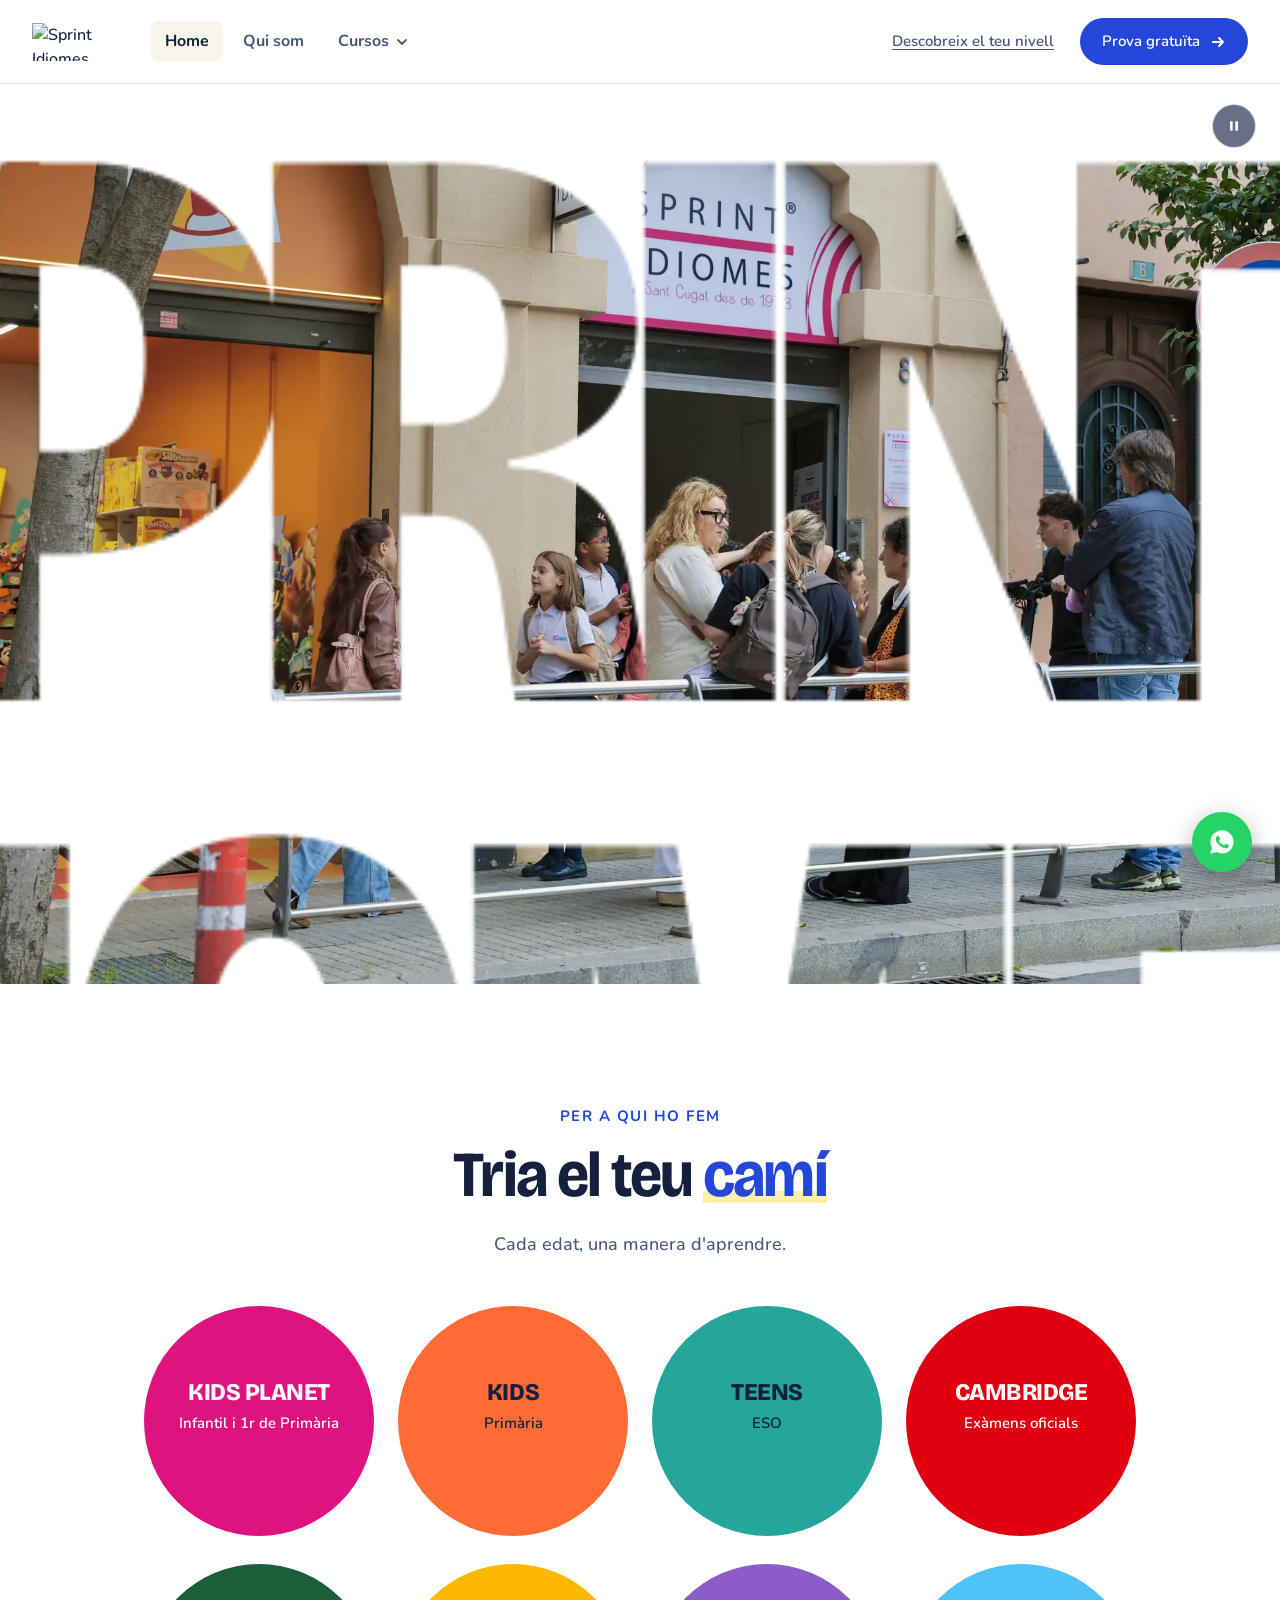
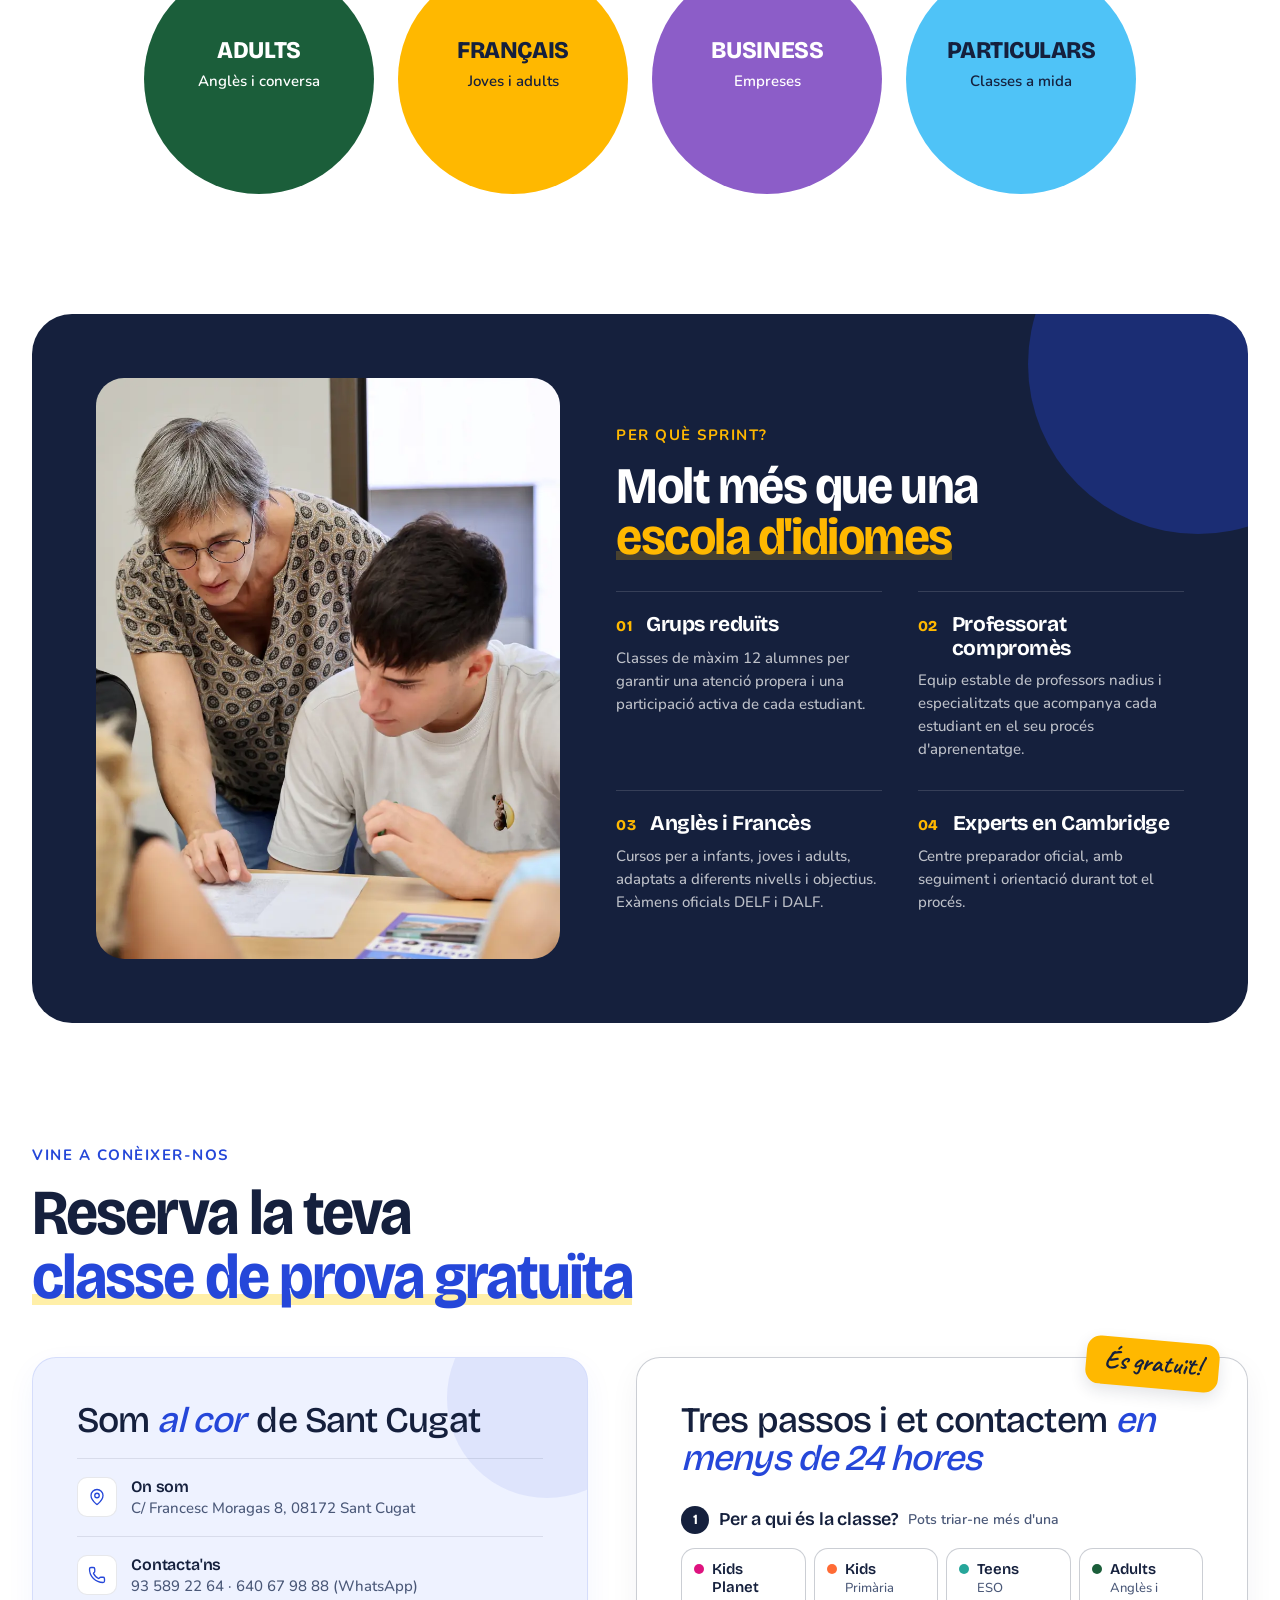
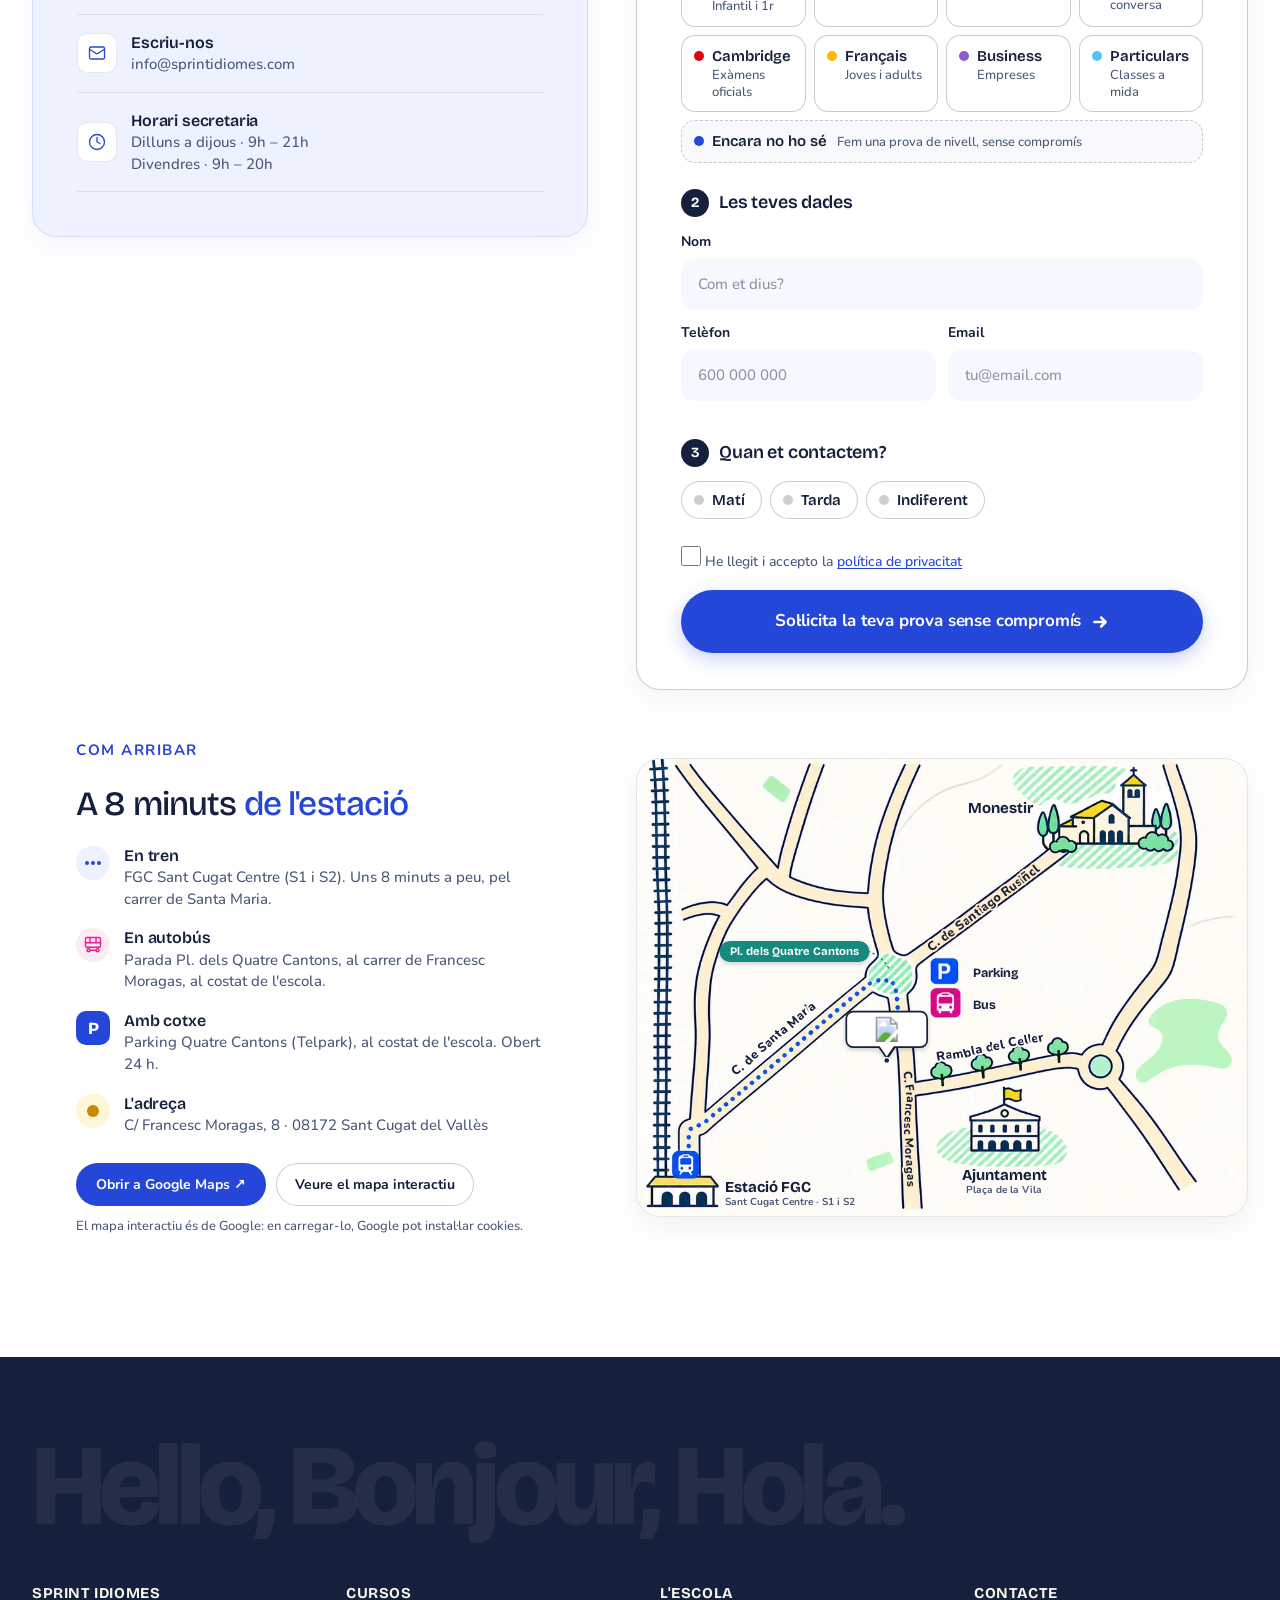
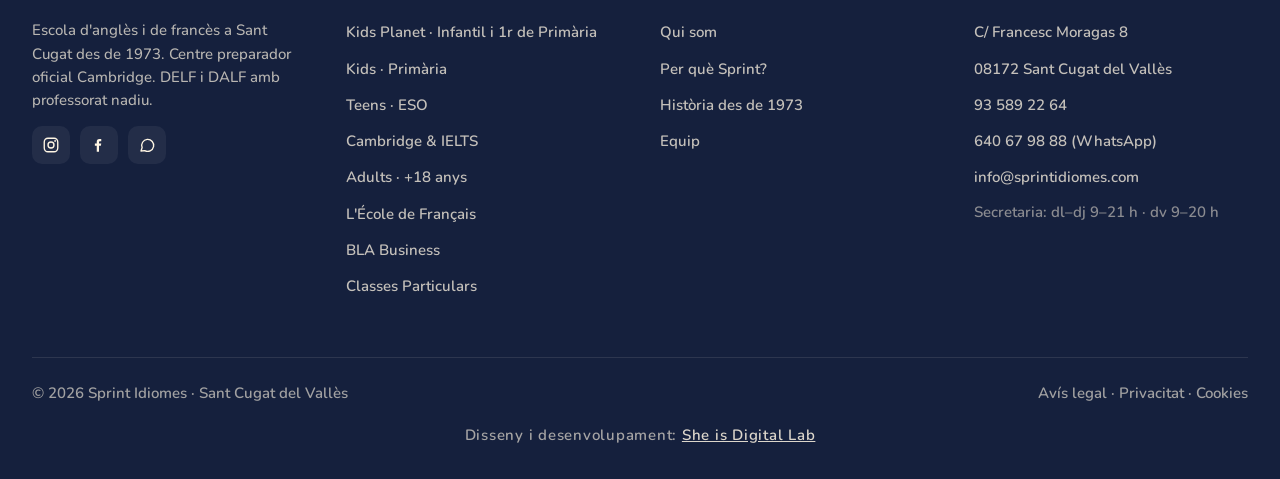
==== commit 43dbdb21: "Teens: canvis de Paula (portada, metodologia, fotos, escala de nivells, prova de nivell, horaris per" ====
--- a/index.html
+++ b/index.html
@@ -1009,7 +1009,7 @@
   <span class="blob b3"></span>
 </div>
 
-<script src="nav.js?v=29"></script>
+<script src="nav.js?v=30"></script>
 
 <!-- =================== PORTADA CAMPANYA ===================
      Carrusel de fotos reals de l'escola (carpeta img-portada/).
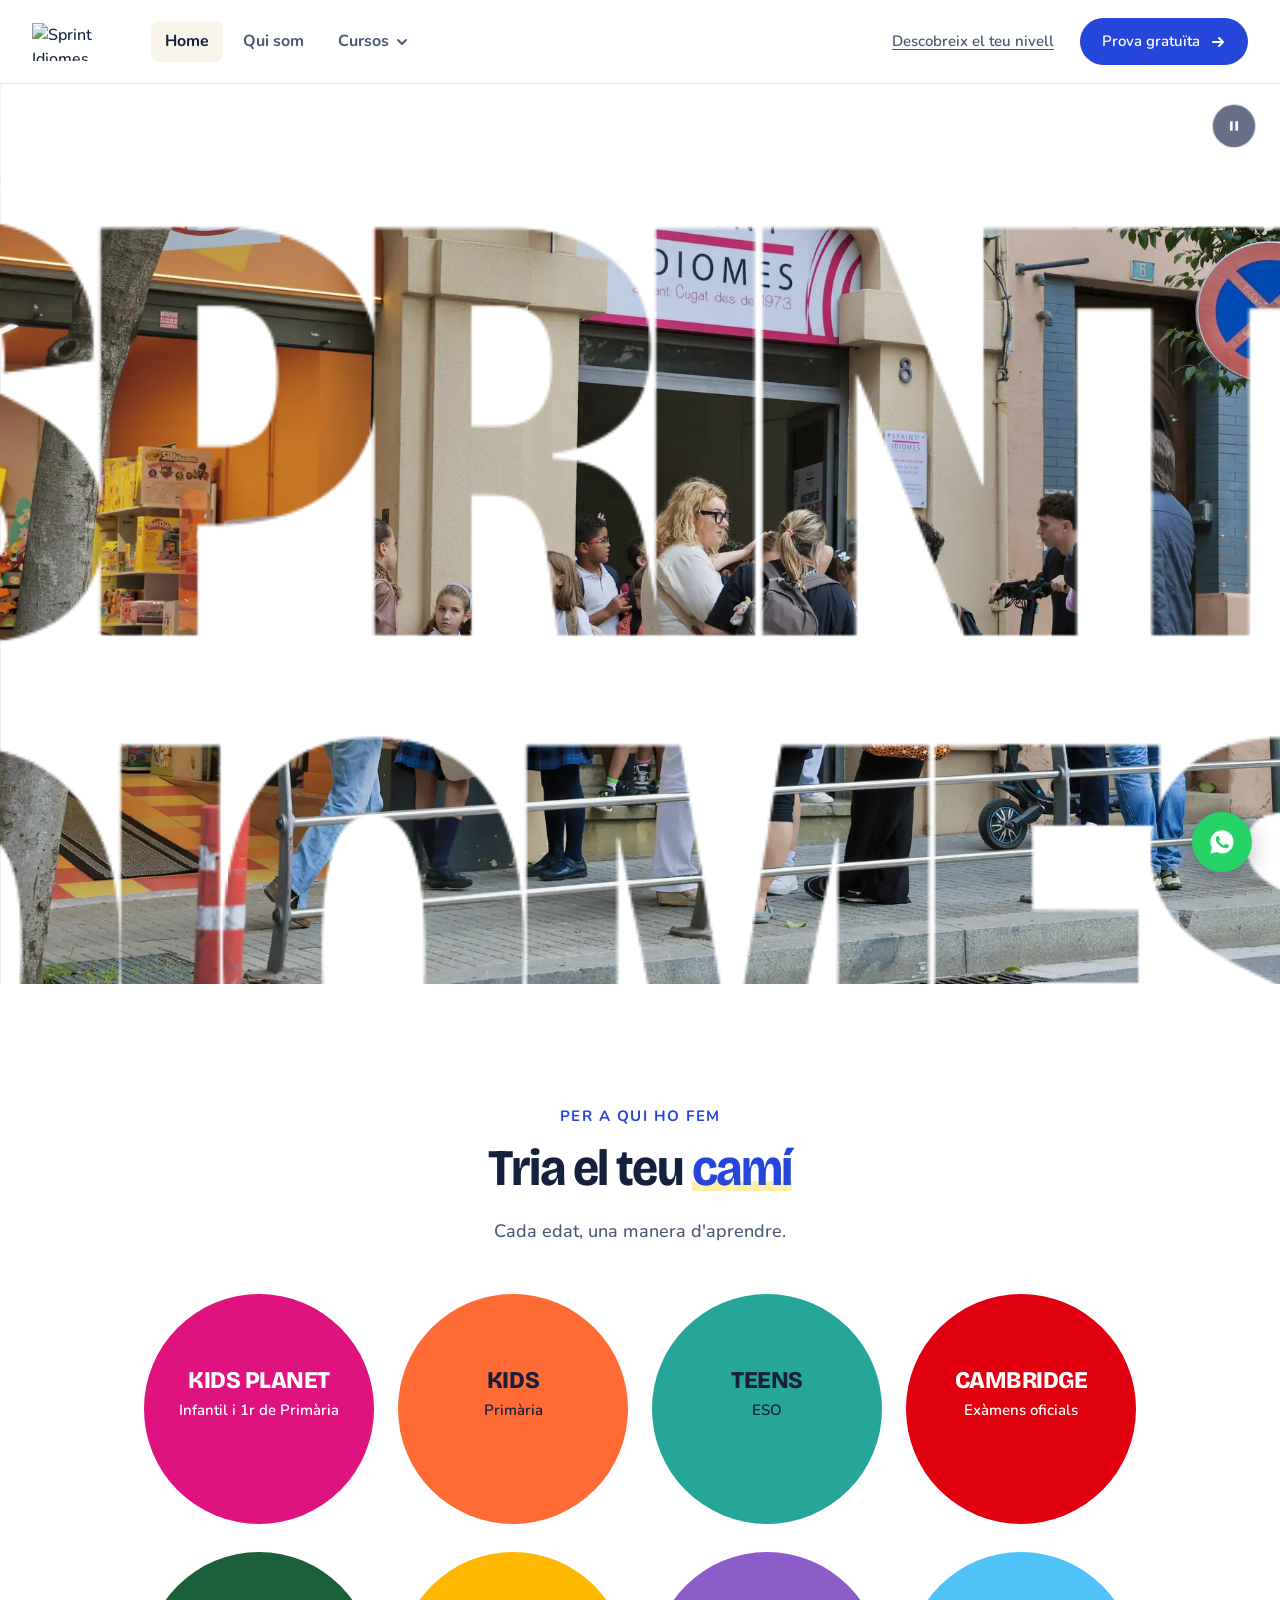
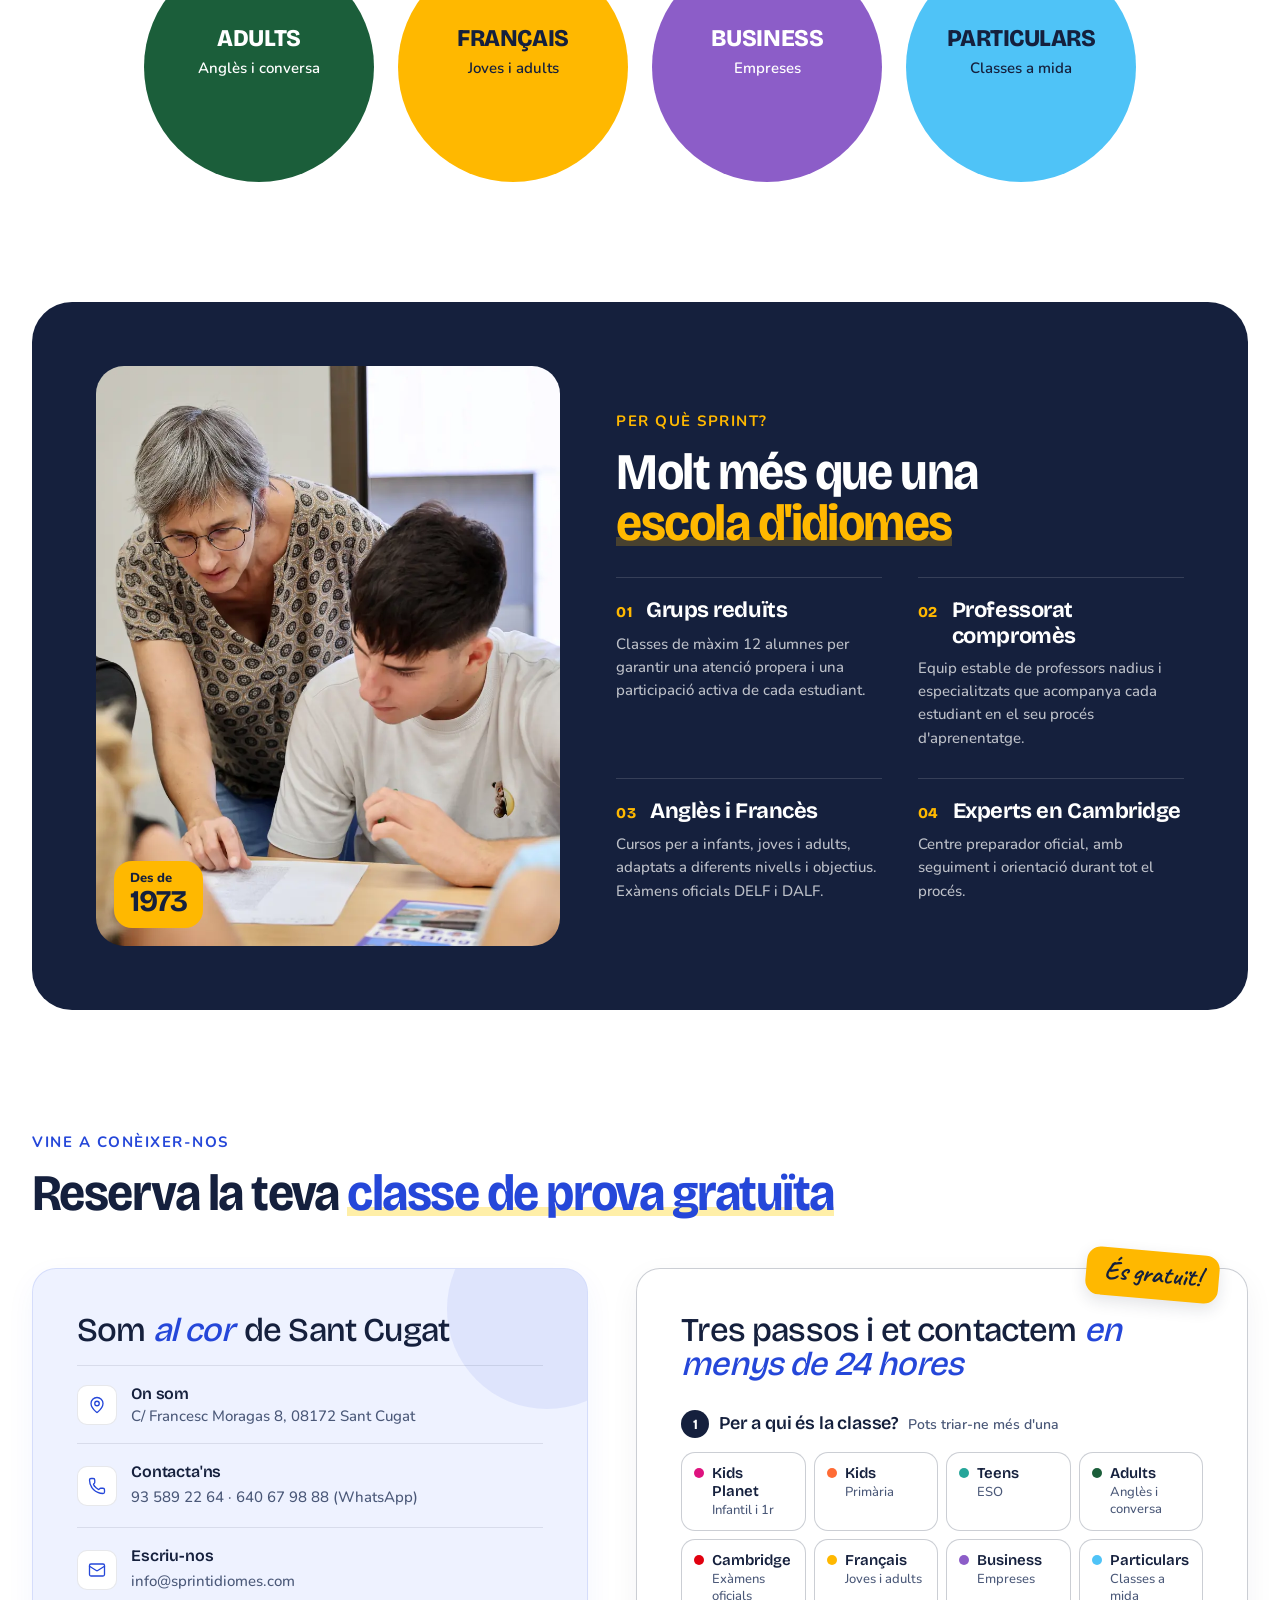
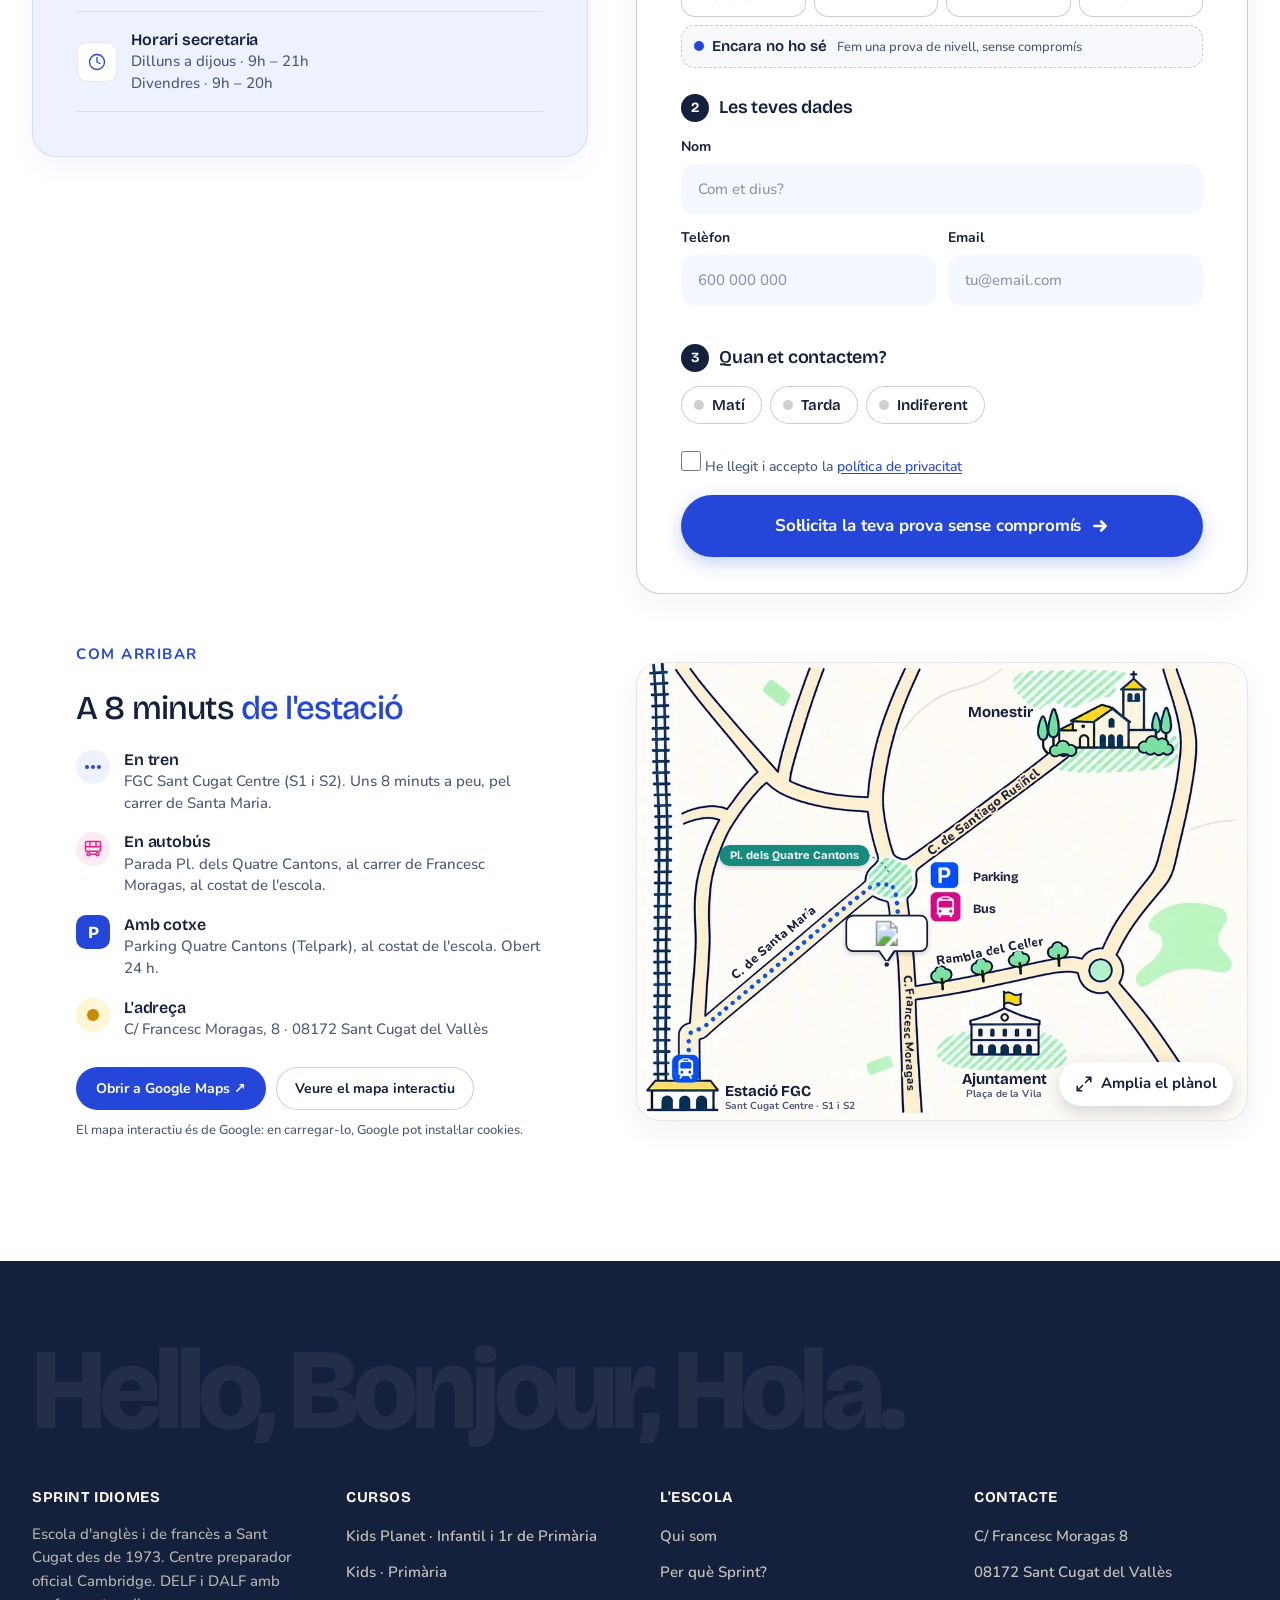
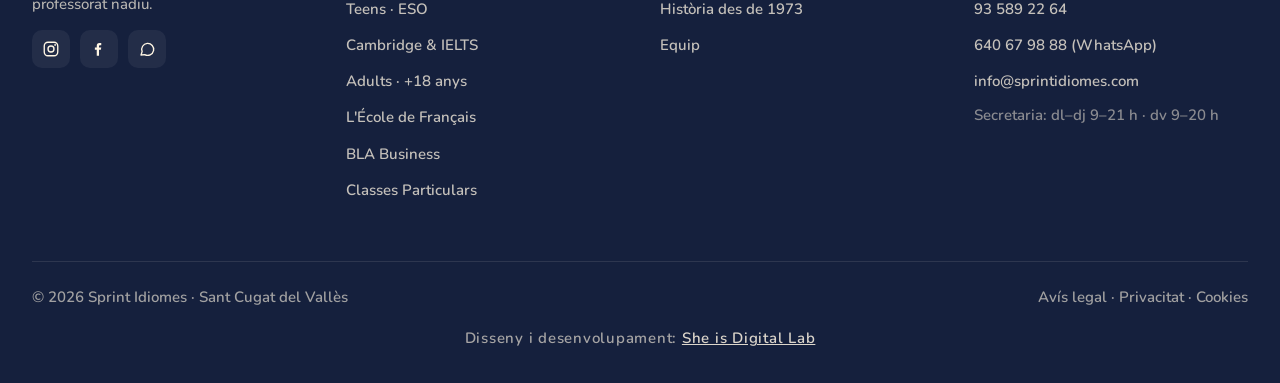
==== commit a44fcf19: "Revisió de tota la web: escala tipogràfica comuna i jerarquia H1-H3, responsive (logo de mòbil, barr" ====
--- a/index.html
+++ b/index.html
@@ -720,7 +720,7 @@
 /* Per què: bloc fosc amb foto real */
 #perque{padding-top:0;padding-bottom:0}
 .why-wrap{background:var(--ink);border-radius:40px;padding:64px;display:grid;grid-template-columns:.9fr 1.1fr;gap:56px;align-items:center;color:#fff;position:relative;overflow:hidden}
-.why-wrap::after{content:"";position:absolute;right:-120px;top:-120px;width:340px;height:340px;border-radius:50%;background:var(--blue);opacity:.35;pointer-events:none}
+/* Sense el cercle blau translúcid que tapava la foto (petició de la Jenn, 19/11/2026) */
 .why-photo{position:relative;margin:0;border-radius:28px;overflow:hidden;aspect-ratio:4/5;align-self:stretch}
 .why-photo img{width:100%;height:100%;object-fit:cover}
 .why-sticker{position:absolute;left:18px;bottom:18px;background:var(--yellow);color:var(--ink);border-radius:18px;padding:10px 16px;font-weight:800;font-size:13px;line-height:1.1}
@@ -908,6 +908,38 @@
 @media(max-width:960px){.contact{grid-template-columns:minmax(0,1fr)}}
 @media(max-width:600px){.chips{grid-template-columns:repeat(2,minmax(0,1fr))}.chips-time{grid-template-columns:repeat(3,minmax(0,1fr))}.contact-form,.contact-info-card{min-width:0}}
 @media(max-width:360px){.contact-form{padding:28px 16px 22px}.chips-time{grid-template-columns:minmax(0,1fr)}}
+
+/* ── Escala tipogràfica comuna a tota la web (DESIGN.md · revisió 18/11/2026) ── */
+#perque .section-title{font-size:clamp(36px,5vw,72px)}
+/* Jerarquia també en mòbil: H1 > H2 > H3 */
+.portada-title{font-size:clamp(40px,5.4vw,76px)}
+.section-title,#perque .section-title{font-size:clamp(30px,4vw,56px)}
+.contact-info-card h3,.contact-form .cf-body > h3,.cf-done h3,.arribar-txt h3{font-size:clamp(26px,2.6vw,36px)}
+#perque .why-card h3{font-size:22px}
+/* Zones tàctils de mínim 24px (WCAG 2.5.8) */
+.info-text-block a{display:inline-block;padding:3px 0}
+/* Plànol sense desplaçament lateral en mòbil: es veu sencer a l'amplada de la pantalla */
+@media(max-width:960px){
+  .arribar-map{overflow:hidden;aspect-ratio:1448/1086}
+  .arribar-map .hand-map{width:100%;max-width:100%}
+  .arribar-hint{display:none}
+}
+/* Plànol ampliat: es pot clicar i s'obre en gran */
+.arribar-map .hand-map{cursor:zoom-in}
+.map-zoom{position:absolute;right:14px;bottom:14px;z-index:2;display:inline-flex;align-items:center;gap:8px;min-height:44px;padding:10px 16px;border:0;border-radius:100px;background:#fff;color:var(--ink);font:700 15px/1 var(--font-body,"Nunito",sans-serif);box-shadow:0 6px 18px rgba(21,32,61,.18);cursor:pointer}
+.map-zoom:hover{background:var(--ink);color:#fff}
+.arribar-map.is-live .map-zoom{display:none}
+.map-dlg{border:0;padding:0;width:min(1400px,96vw);max-width:96vw;max-height:94vh;border-radius:20px;background:#FEFBF8;overflow:hidden}
+.map-dlg::backdrop{background:rgba(21,32,61,.72)}
+.map-dlg-bar{display:flex;align-items:center;justify-content:space-between;gap:12px;padding:10px 12px 10px 20px;background:#fff;border-bottom:1px solid var(--line);font-weight:800;color:var(--ink)}
+.map-dlg-x{width:44px;height:44px;border:0;border-radius:50%;background:var(--cream,#FAF5EA);color:var(--ink);display:grid;place-items:center;cursor:pointer}
+.map-dlg-body{overflow:auto;max-height:calc(94vh - 66px);-webkit-overflow-scrolling:touch}
+.map-dlg-body .hand-map{display:block;position:relative;width:100%;cursor:default}
+.map-dlg-body .hand-map img{display:block;width:100%;height:auto}
+@media(max-width:600px){.map-zoom{right:10px;bottom:10px;min-height:40px;padding:8px 12px;font-size:14px;gap:6px}}
+@media(max-width:760px){.map-dlg{width:100vw;max-width:100vw;height:100dvh;max-height:100dvh;border-radius:0}.map-dlg-body{max-height:calc(100dvh - 66px)}.map-dlg-body .hand-map{width:1100px;max-width:none}}
+/* Botó d'enviar del formulari més baix en mòbil (abans 89px d'alt) */
+@media(max-width:600px){.btn-submit{padding:13px 18px;font-size:15.5px;line-height:1.3;gap:10px;text-wrap:balance}}
 </style>
 
   <!-- SEO: Open Graph -->
@@ -1009,7 +1041,7 @@
   <span class="blob b3"></span>
 </div>
 
-<script src="nav.js?v=30"></script>
+<script src="nav.js?v=31"></script>
 
 <!-- =================== PORTADA CAMPANYA ===================
      Carrusel de fotos reals de l'escola (carpeta img-portada/).
@@ -1339,10 +1371,15 @@
   <div class="arribar" id="com-arribar">
     <figure class="arribar-map" tabindex="0" aria-label="Plànol de com arribar a l'escola" data-src="https://www.google.com/maps?q=Sprint+Idiomes,+Carrer+de+Francesc+Moragas+8,+08172+Sant+Cugat+del+Vall%C3%A8s&amp;z=16&amp;output=embed">
       <div class="hand-map">
-        <img src="img-home/mapa-com-arribar-960.webp" srcset="img-home/mapa-com-arribar-960.webp 960w, img-home/mapa-com-arribar.webp 1448w" sizes="(max-width:600px) 640px, 50vw" width="1448" height="1086" loading="lazy" alt="Plànol il·lustrat del centre de Sant Cugat: des de l'estació de FGC Sant Cugat Centre, a baix a l'esquerra, el camí puja pel carrer de Santa Maria fins a la Plaça dels Quatre Cantons, on hi ha el Parking Quatre Cantons i la parada d'autobús. Sprint Idiomes és just a sota, al carrer de Francesc Moragas, 8. El carrer de Santiago Rusiñol porta al Monestir i la Rambla del Celler a l'Ajuntament.">
+        <img src="img-home/mapa-com-arribar-960.webp" srcset="img-home/mapa-com-arribar-960.webp 960w, img-home/mapa-com-arribar.webp 1448w" sizes="(max-width:960px) 92vw, 50vw" width="1448" height="1086" loading="lazy" alt="Plànol il·lustrat del centre de Sant Cugat: des de l'estació de FGC Sant Cugat Centre, a baix a l'esquerra, el camí puja pel carrer de Santa Maria fins a la Plaça dels Quatre Cantons, on hi ha el Parking Quatre Cantons i la parada d'autobús. Sprint Idiomes és just a sota, al carrer de Francesc Moragas, 8. El carrer de Santiago Rusiñol porta al Monestir i la Rambla del Celler a l'Ajuntament.">
         <svg class="hm-over" viewBox="0 0 1448 1086" aria-hidden="true" focusable="false"><defs><filter id="g2-sh" x="-10%" y="-20%" width="120%" height="150%"><feDropShadow dx="0" dy="4" stdDeviation="5" flood-color="#15203D" flood-opacity=".22"/></filter><path id="g2-sm" d="M155.2,798.3 Q159.2,795.3 161.3,793.9 Q163.4,792.5 166.0,790.5 Q168.5,788.5 172.9,784.8 Q177.3,781.2 182.2,777.0 Q187.0,772.7 192.1,768.7 Q197.1,764.7 203.1,761.8 Q209.1,758.9 214.0,754.7 Q218.9,750.6 223.9,746.5 Q228.9,742.5 233.3,738.8 Q237.7,735.2 243.2,732.8 Q248.7,730.5 252.4,727.1 Q256.1,723.7 260.1,720.6 Q264.1,717.5 266.9,713.0 Q269.8,708.6 274.8,704.3 Q279.9,700.1 285.3,695.1 Q290.7,690.1 297.0,686.2 Q303.4,682.4 308.1,676.4 Q312.8,670.5 318.5,665.7 Q324.2,660.9 330.3,655.5 Q336.4,650.0 343.2,644.2 Q350.0,638.5 356.6,635.0 Q363.3,631.5 368.4,627.3 Q373.6,623.1 377.8,617.6 Q382.0,612.1 387.2,607.9 Q392.4,603.7 397.6,599.4 Q402.8,595.1 407.6,591.7 Q412.5,588.2 416.6,584.9 Q420.6,581.6 423.8,577.0 Q427.0,572.4 430.9,568.8 Q434.8,565.2 439.0,562.0 Q443.1,558.8 447.0,555.1 Q450.8,551.5 455.3,548.7 Q459.8,546.0 463.6,542.2 Q467.3,538.4 471.7,535.6 Q476.2,532.7 478.2,531.0 Q480.2,529.4 482.5,528.1 Q484.8,526.8 487.1,525.4 L489.4,524.0"/><path id="g2-rus" d="M689.9,450.7 Q694.1,447.6 696.2,446.0 Q698.3,444.5 700.4,442.9 Q702.5,441.4 706.8,438.4 Q711.1,435.3 715.3,432.3 Q719.6,429.3 723.9,426.3 Q728.2,423.2 732.4,420.1 Q736.6,417.0 740.8,413.9 Q745.0,410.9 749.3,407.8 Q753.5,404.7 757.7,401.7 Q761.9,398.6 766.1,395.5 Q770.3,392.4 774.5,389.3 Q778.6,386.2 782.7,383.1 Q786.8,379.9 790.8,376.8 Q794.9,373.7 799.0,370.7 Q803.2,367.6 807.2,364.5 Q811.2,361.4 815.3,358.4 Q819.4,355.3 823.5,352.2 Q827.5,349.2 831.6,346.1 Q835.7,343.1 839.8,340.1 Q843.9,337.1 848.0,334.1 Q852.1,331.1 856.1,328.0 Q860.2,324.9 864.4,322.0 Q868.5,319.0 872.5,315.9 Q876.6,312.9 880.7,309.9 Q884.9,307.0 888.9,303.9 Q893.0,300.9 897.0,297.8 Q901.1,294.7 905.1,291.7 Q909.1,288.6 913.2,285.6 Q917.3,282.6 921.3,279.5 Q925.3,276.5 929.3,273.4 Q933.3,270.3 937.2,267.2 Q941.2,264.1 943.2,262.5 Q945.2,261.0 947.2,259.5 Q949.2,257.9 951.3,256.4 L953.3,254.9"/><path id="g2-fm" d="M637.9,615.1 Q639.0,620.1 639.1,622.6 Q639.2,625.1 639.1,627.6 Q638.9,630.1 639.2,635.1 Q639.6,640.1 639.6,645.1 Q639.7,650.1 639.4,655.2 Q639.0,660.2 639.0,665.2 Q639.1,670.2 638.7,675.2 Q638.3,680.3 638.1,685.3 Q638.0,690.3 638.2,695.3 Q638.4,700.3 638.4,705.3 Q638.5,710.3 638.8,715.3 Q639.1,720.3 639.3,725.3 Q639.5,730.3 639.9,735.3 Q640.2,740.3 641.3,745.2 Q642.3,750.2 643.4,755.2 Q644.6,760.1 645.7,765.1 Q646.9,770.0 647.2,775.0 Q647.4,780.0 648.6,785.0 Q649.7,789.9 649.9,795.0 Q650.0,800.0 650.2,805.0 Q650.3,810.0 649.7,815.0 Q649.2,820.0 648.5,825.0 Q647.7,830.1 647.0,835.1 Q646.2,840.2 646.2,845.2 Q646.3,850.2 645.5,855.2 Q644.7,860.3 644.8,865.3 Q645.0,870.3 645.1,875.3 Q645.2,880.3 645.3,885.3 Q645.5,890.3 645.6,895.3 Q645.7,900.3 645.9,905.3 Q646.1,910.3 646.4,915.3 Q646.6,920.3 646.8,925.3 Q647.0,930.3 647.3,935.3 Q647.5,940.3 647.9,945.3 Q648.2,950.3 648.4,955.3 Q648.5,960.3 649.0,965.3 Q649.5,970.3 649.8,975.3 Q650.1,980.3 650.2,985.3 Q650.4,990.3 650.7,995.3 Q650.9,1000.3 651.2,1005.3 Q651.4,1010.3 651.5,1012.8 Q651.5,1015.3 651.7,1017.8 Q651.9,1020.3 651.9,1022.8 L651.9,1025.3"/><path id="g2-cel" d="M683.7,713.8 Q688.6,712.1 691.0,711.3 Q693.5,710.4 696.0,710.1 Q698.5,709.8 703.6,708.8 Q708.6,707.9 713.6,707.0 Q718.6,706.0 723.7,705.2 Q728.7,704.4 733.8,703.5 Q738.8,702.6 743.9,702.0 Q749.0,701.4 754.1,701.0 Q759.2,700.6 764.2,699.6 Q769.2,698.6 774.4,698.3 Q779.5,698.1 784.4,696.2 Q789.2,694.3 794.2,693.2 Q799.2,692.2 804.2,691.1 Q809.1,690.1 814.1,689.0 Q819.1,688.0 824.1,686.8 Q829.1,685.6 834.0,684.5 Q839.0,683.3 843.9,681.6 Q848.7,679.9 853.9,679.8 Q859.0,679.7 864.7,678.5 Q870.3,677.3 876.0,676.1 Q881.6,675.0 887.3,673.8 Q892.9,672.6 898.5,671.4 Q904.2,670.2 909.8,669.2 Q915.5,668.2 921.1,667.0 Q926.8,665.8 932.4,664.5 Q938.0,663.3 943.0,662.3 Q948.0,661.3 953.0,660.9 Q958.0,660.5 962.9,659.0 Q967.8,657.5 972.8,656.7 Q977.8,655.9 980.3,655.4 Q982.7,655.0 985.2,654.6 Q987.7,654.2 990.2,653.9 L992.7,653.5"/></defs><text class="hm-st hm-st-out" font-size="30" dy="10"><textPath href="#g2-sm" startOffset="50%" text-anchor="middle">C. de Santa Maria</textPath></text><text class="hm-st" font-size="30" dy="10"><textPath href="#g2-rus" startOffset="50%" text-anchor="middle">C. de Santiago Rusiñol</textPath></text><text class="hm-st" font-size="28" dy="10"><textPath href="#g2-fm" startOffset="64%" text-anchor="middle">C. Francesc Moragas</textPath></text><text class="hm-st hm-st-out" font-size="30" dy="10"><textPath href="#g2-cel" startOffset="50%" text-anchor="middle">Rambla del Celler</textPath></text><text x="210" y="1028" text-anchor="start" class="hm-pl" font-size="36">Estació FGC</text><text x="210" y="1058" text-anchor="start" class="hm-sub" font-size="24">Sant Cugat Centre · S1 i S2</text><text x="940" y="128" text-anchor="end" class="hm-pl" font-size="36">Monestir</text><text x="872" y="1000" text-anchor="middle" class="hm-pl" font-size="36">Ajuntament</text><text x="872" y="1030" text-anchor="middle" class="hm-sub" font-size="24">Plaça de la Vila</text><text x="798" y="518" text-anchor="start" class="hm-pl" font-size="30">Parking</text><text x="798" y="594" text-anchor="start" class="hm-pl" font-size="30">Bus</text><path d="M548 456 Q585 470 598 498" fill="none" stroke="#138A7E" stroke-width="3" stroke-dasharray="6 6"/><g filter="url(#g2-sh)"><rect x="196" y="432" width="356" height="50" rx="25" fill="#138A7E"/><text x="374" y="466" text-anchor="middle" class="hm-badge" font-size="27" fill="#fff">Pl. dels Quatre Cantons</text></g><g class="hm-school" filter="url(#g2-sh)"><path d="M513 600 h160 a16 16 0 0 1 16 16 v52 a16 16 0 0 1 -16 16 h-62 l-18 26 l-18 -26 h-62 a16 16 0 0 1 -16 -16 v-52 a16 16 0 0 1 16 -16 z" fill="#fff" stroke="#15203D" stroke-width="4" stroke-linejoin="round"/><image href="logo-sprint-idiomes.png" x="534" y="612" width="118" height="60"/></g><circle cx="593" cy="716" r="7" fill="#15203D" stroke="#fff" stroke-width="3"/></svg>
       </div>
+      <button class="map-zoom" type="button" aria-haspopup="dialog"><svg width="18" height="18" viewBox="0 0 24 24" fill="none" stroke="currentColor" stroke-width="2.2" stroke-linecap="round" stroke-linejoin="round" aria-hidden="true"><path d="M15 3h6v6M9 21H3v-6M21 3l-7 7M3 21l7-7"/></svg>Amplia el plànol</button>
     </figure>
+    <dialog class="map-dlg" aria-label="Plànol de com arribar a l'escola, ampliat">
+      <div class="map-dlg-bar"><span>Com arribar a Sprint Idiomes</span><button class="map-dlg-x" type="button" aria-label="Tanca el plànol ampliat"><svg width="22" height="22" viewBox="0 0 24 24" fill="none" stroke="currentColor" stroke-width="2.4" stroke-linecap="round" aria-hidden="true"><path d="M6 6l12 12M18 6L6 18"/></svg></button></div>
+      <div class="map-dlg-body"></div>
+    </dialog>
     <p class="arribar-hint" aria-hidden="true">← Llisca per veure tot el plànol</p>
     <div class="arribar-txt">
       <span class="eyebrow">Com arribar</span>
@@ -1377,6 +1414,20 @@
     box.classList.add('is-live'); box.innerHTML = ''; box.appendChild(f); f.focus();
     btn.hidden = true;
   });
+  /* Plànol ampliat en un diàleg (clic al plànol o al botó) */
+  var dlg = document.querySelector('.map-dlg'), zb = document.querySelector('.map-zoom');
+  if (box && dlg && zb && dlg.showModal) {
+    var body = dlg.querySelector('.map-dlg-body');
+    function obre(){ if (box.classList.contains('is-live')) return;
+      if (!body.firstChild) { var c = box.querySelector('.hand-map').cloneNode(true); var im = c.querySelector('img'); im.loading = 'eager'; im.removeAttribute('srcset'); im.src = 'img-home/mapa-com-arribar.webp';
+        c.querySelectorAll('[id]').forEach(function(n){ n.id = n.id + '-z'; }); c.innerHTML = c.innerHTML.replace(/url\(#([\w-]+)\)/g, 'url(#$1-z)').replace(/href="#([\w-]+)"/g, 'href="#$1-z"'); body.appendChild(c); }
+      dlg.showModal(); body.scrollLeft = (body.scrollWidth - body.clientWidth) * 0.42; }
+    zb.addEventListener('click', obre);
+    box.querySelector('.hand-map').addEventListener('click', obre);
+    dlg.querySelector('.map-dlg-x').addEventListener('click', function(){ dlg.close(); });
+    dlg.addEventListener('click', function(e){ if (e.target === dlg) dlg.close(); });
+    dlg.addEventListener('close', function(){ zb.focus(); });
+  } else if (zb) zb.hidden = true;
   /* Mòbil: el plànol es pot desplaçar; el centrem a l'escola i Quatre Cantons (l'estació queda a l'esquerra) */
   function centra(){ if (!box || box.classList.contains('is-live')) return;
     var svg = box.querySelector('.hand-map'); if (!svg || svg.clientWidth <= box.clientWidth) return;
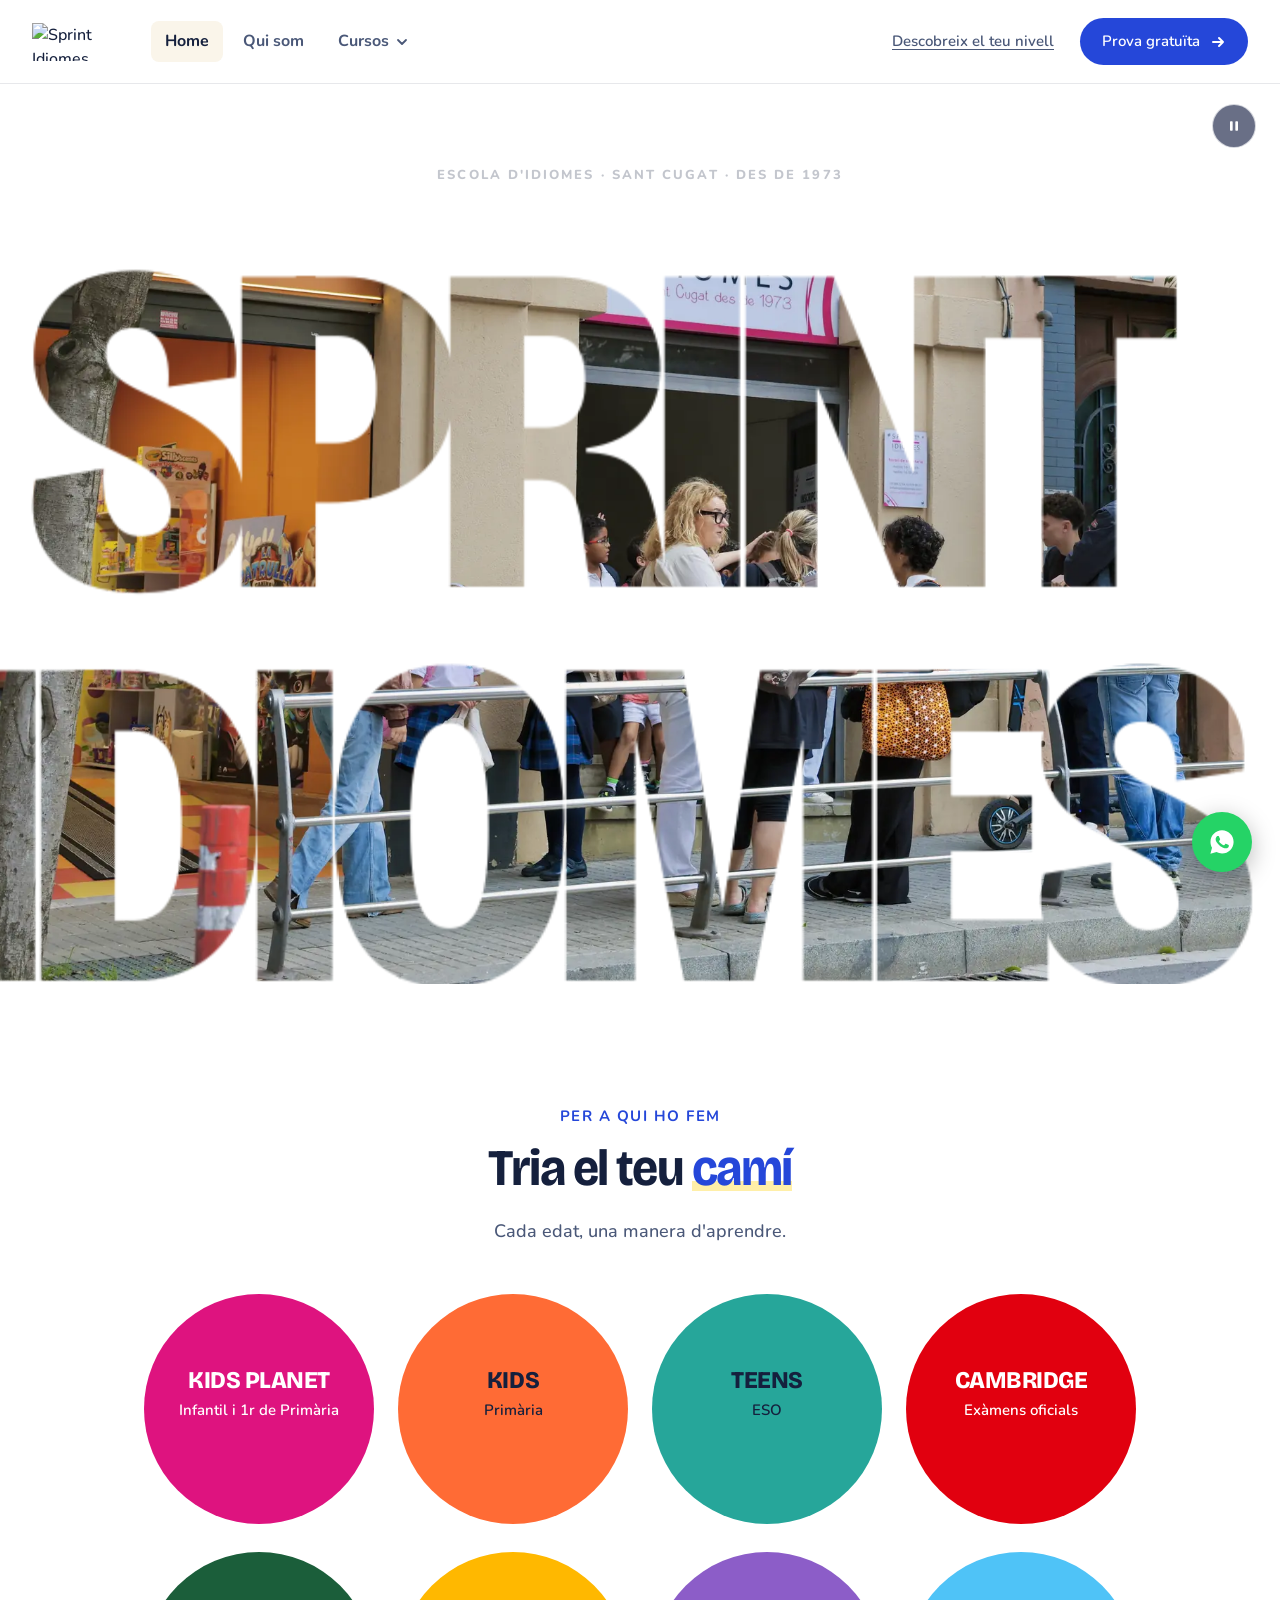
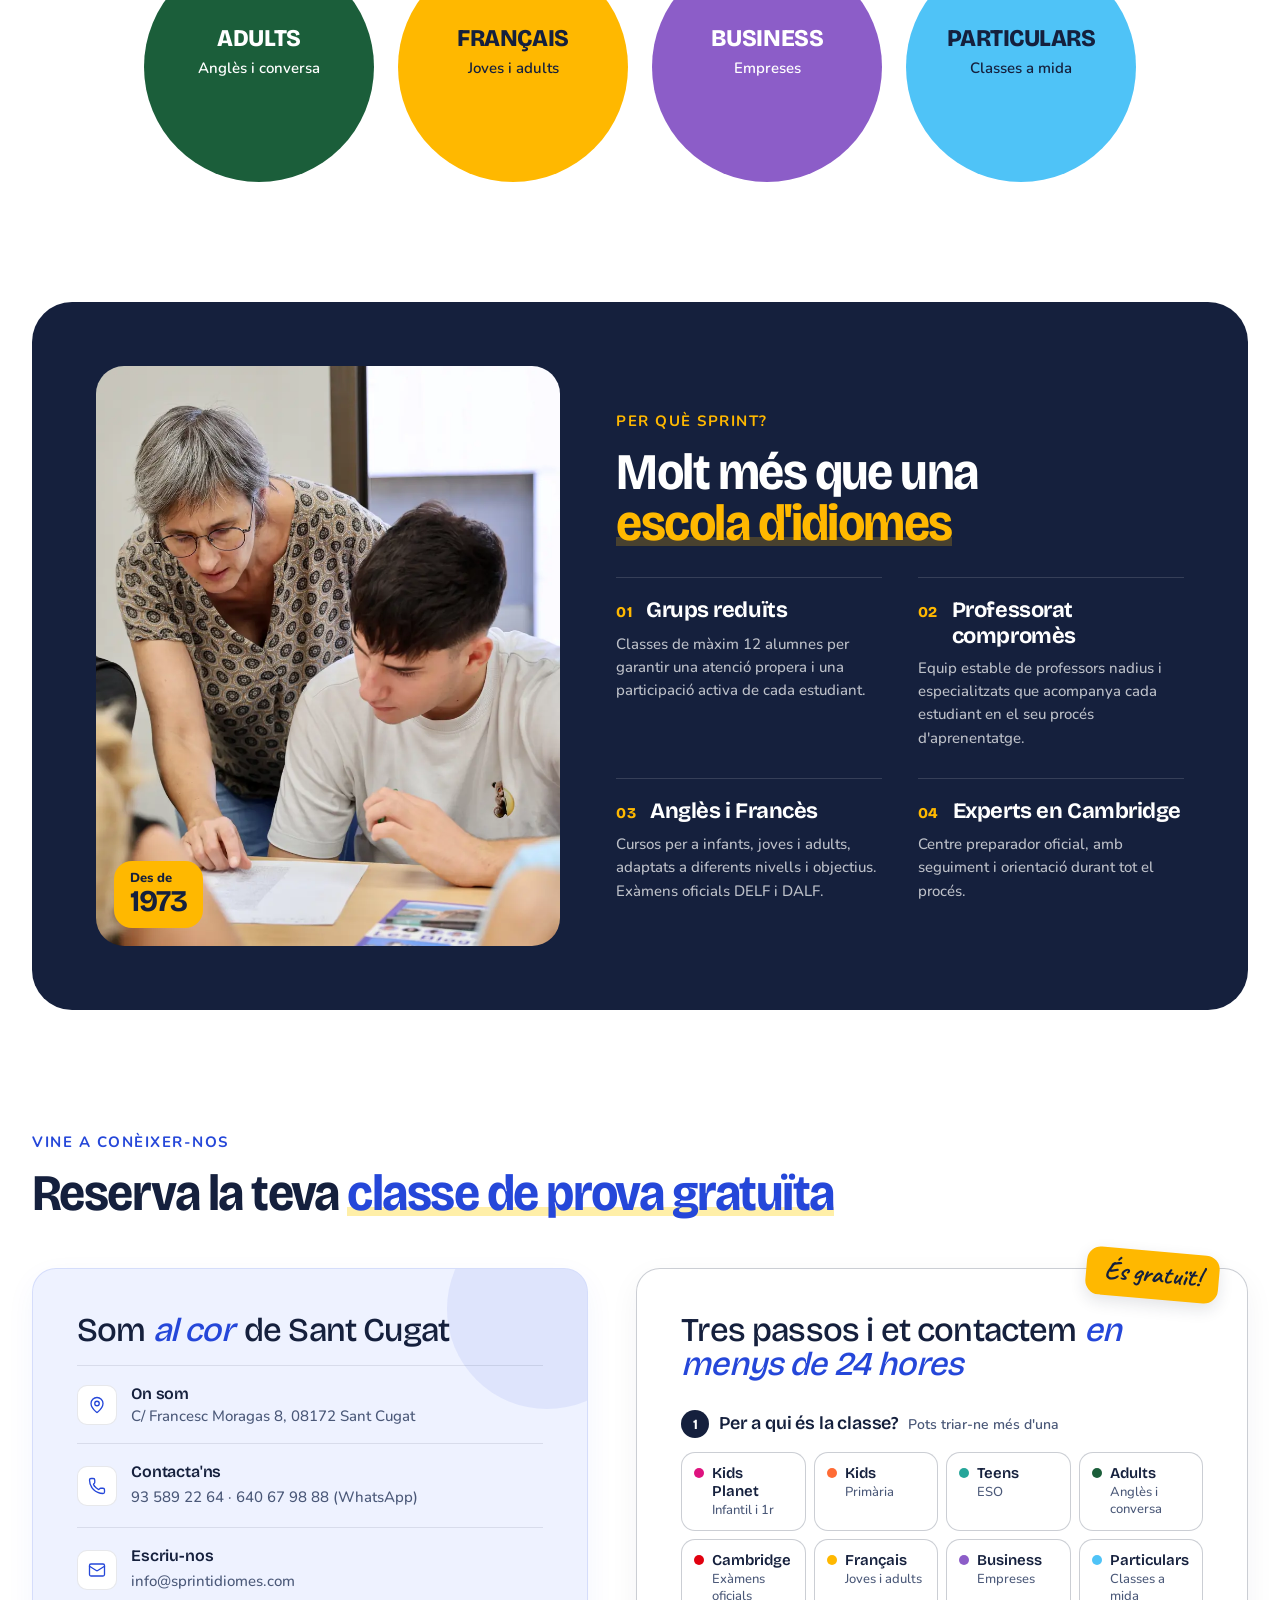
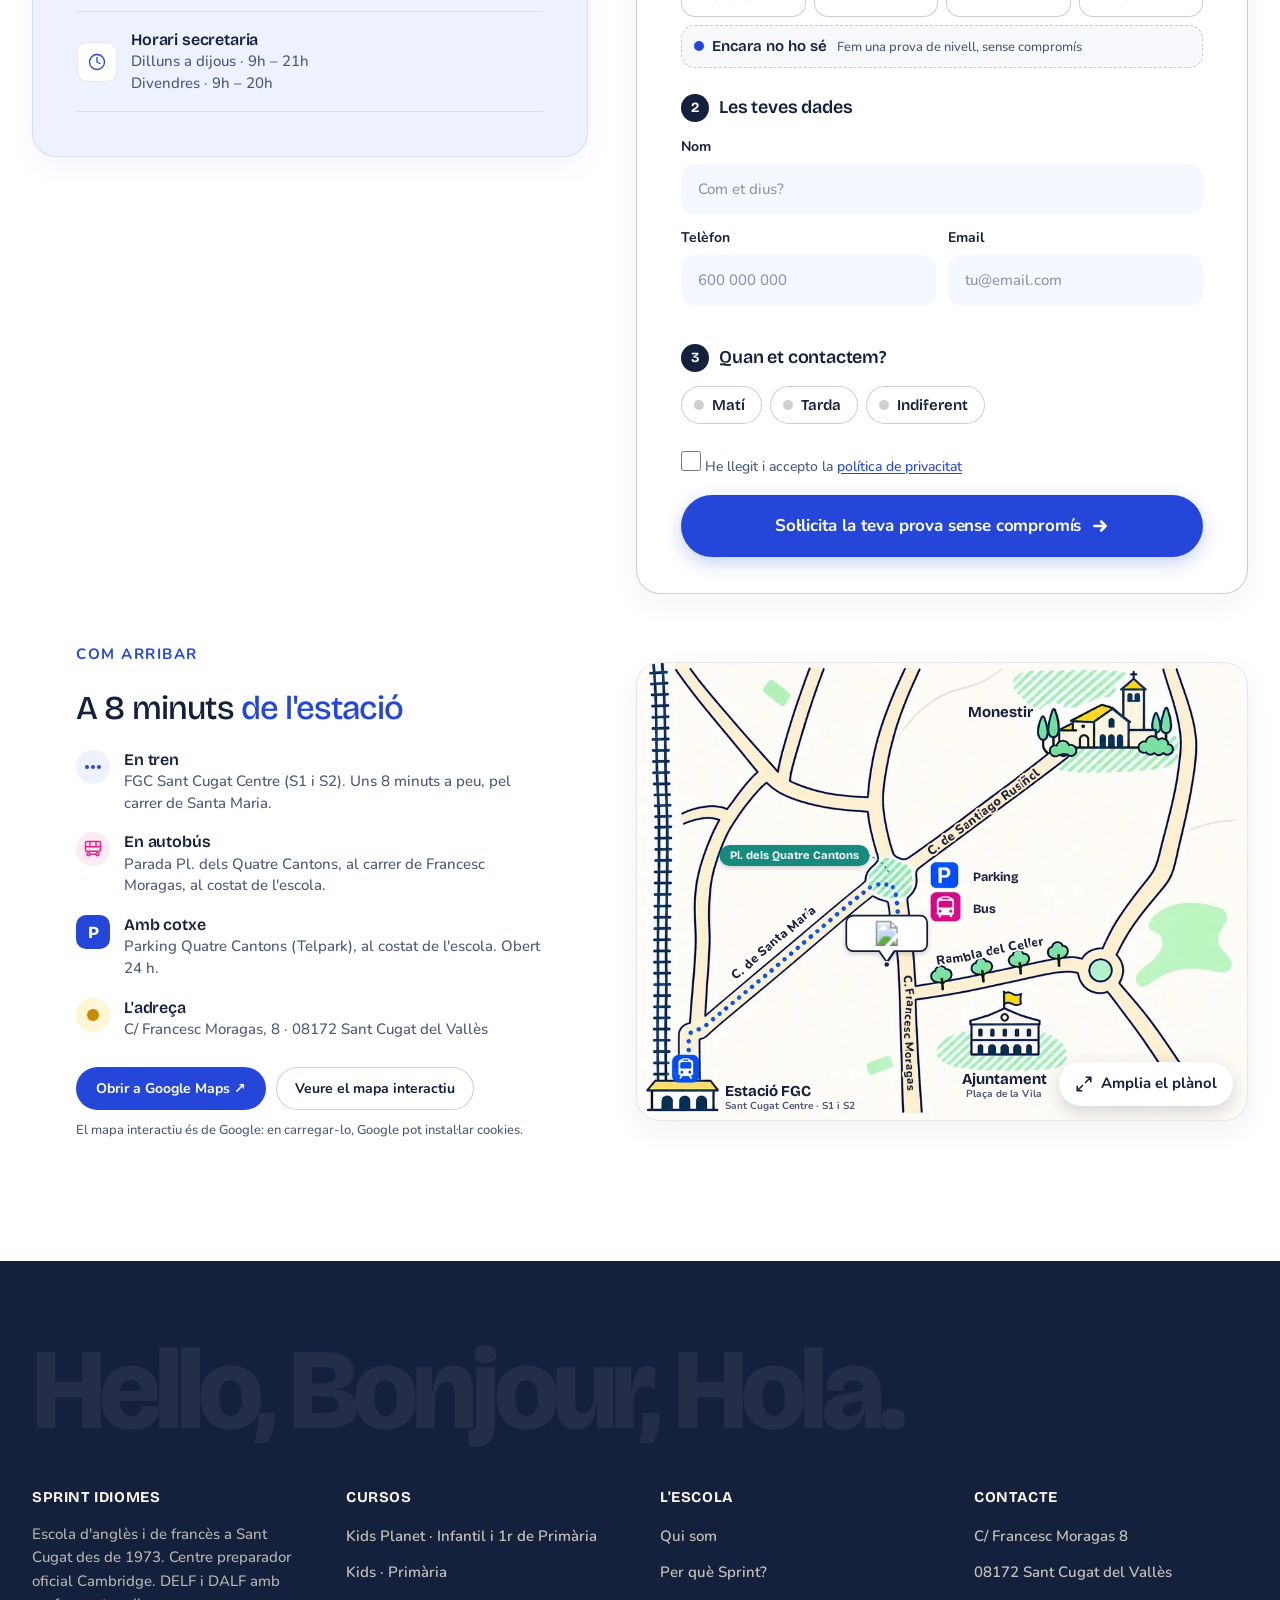
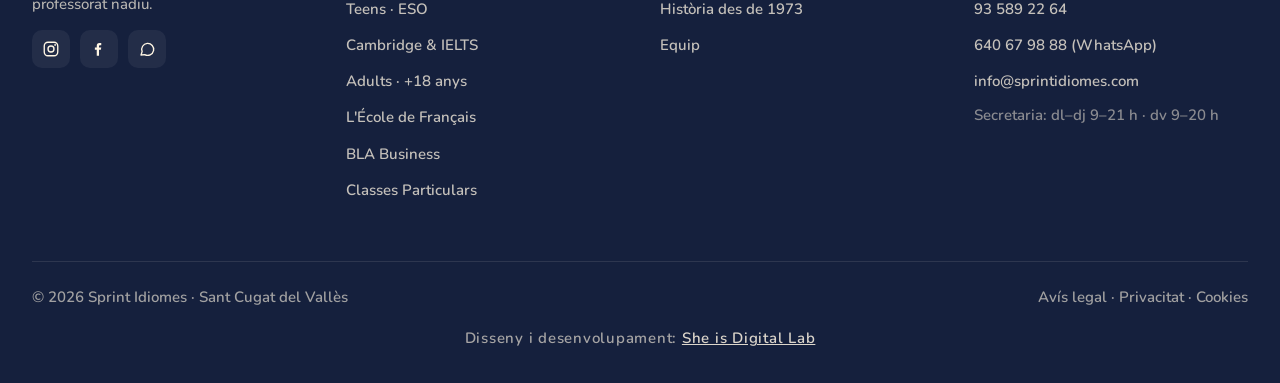
==== commit 7a037462: "Cambridge: canvis de Paula (ordre, nivells amb segells d'aprovat, el mètode en una fila, convocatòri" ====
--- a/index.html
+++ b/index.html
@@ -1041,7 +1041,7 @@
   <span class="blob b3"></span>
 </div>
 
-<script src="nav.js?v=31"></script>
+<script src="nav.js?v=32"></script>
 
 <!-- =================== PORTADA CAMPANYA ===================
      Carrusel de fotos reals de l'escola (carpeta img-portada/).
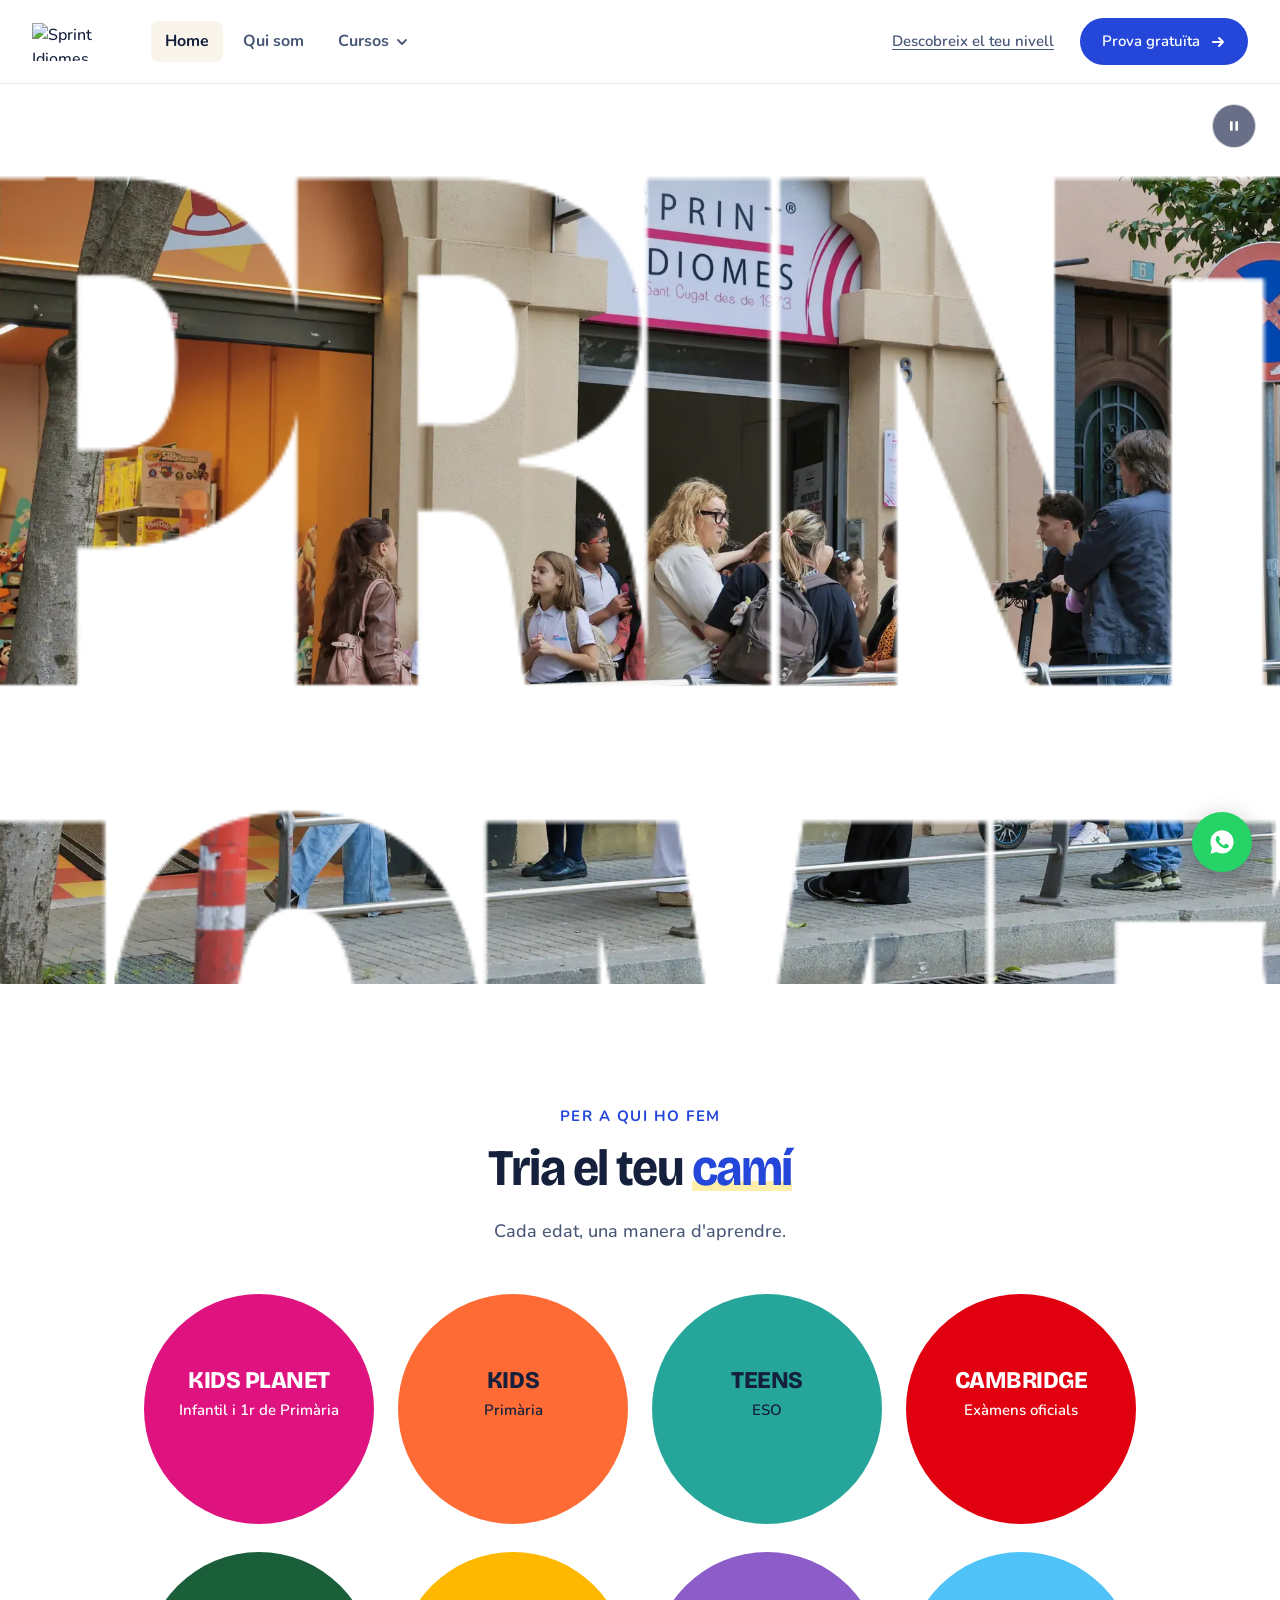
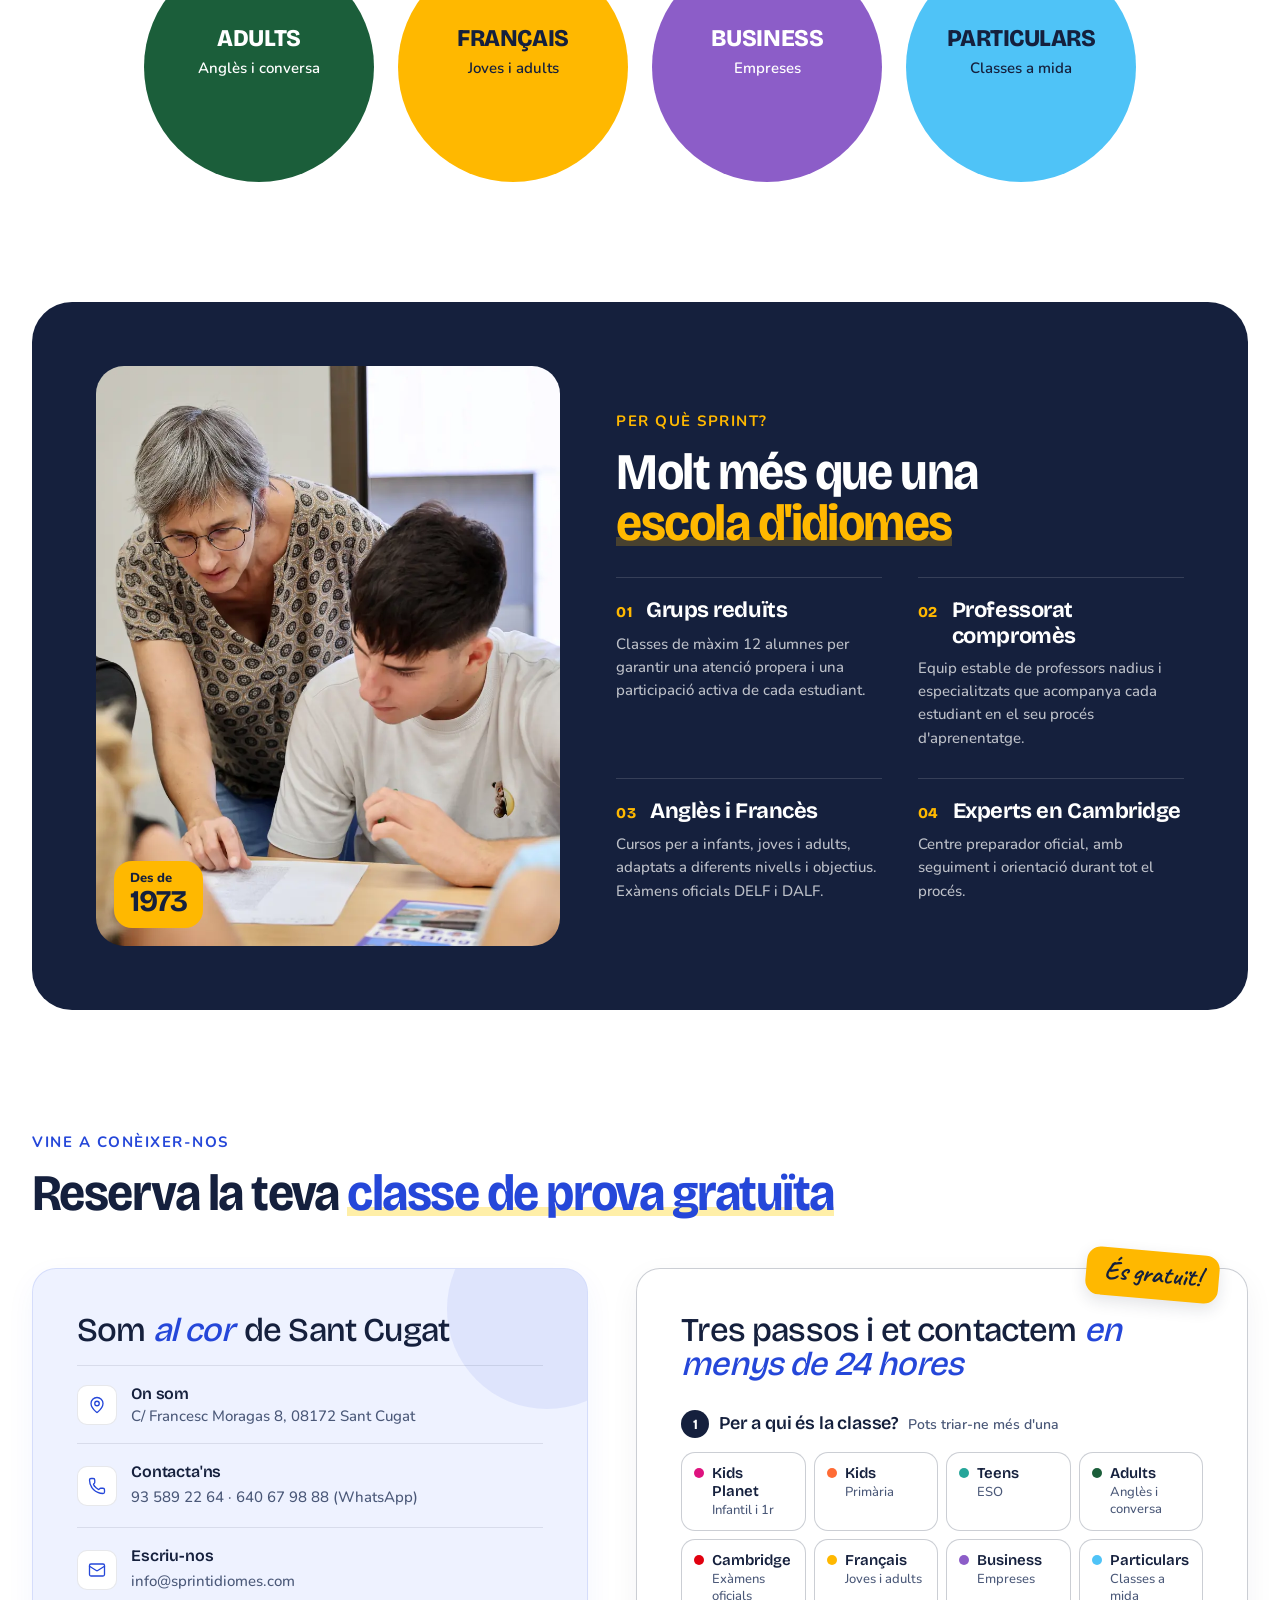
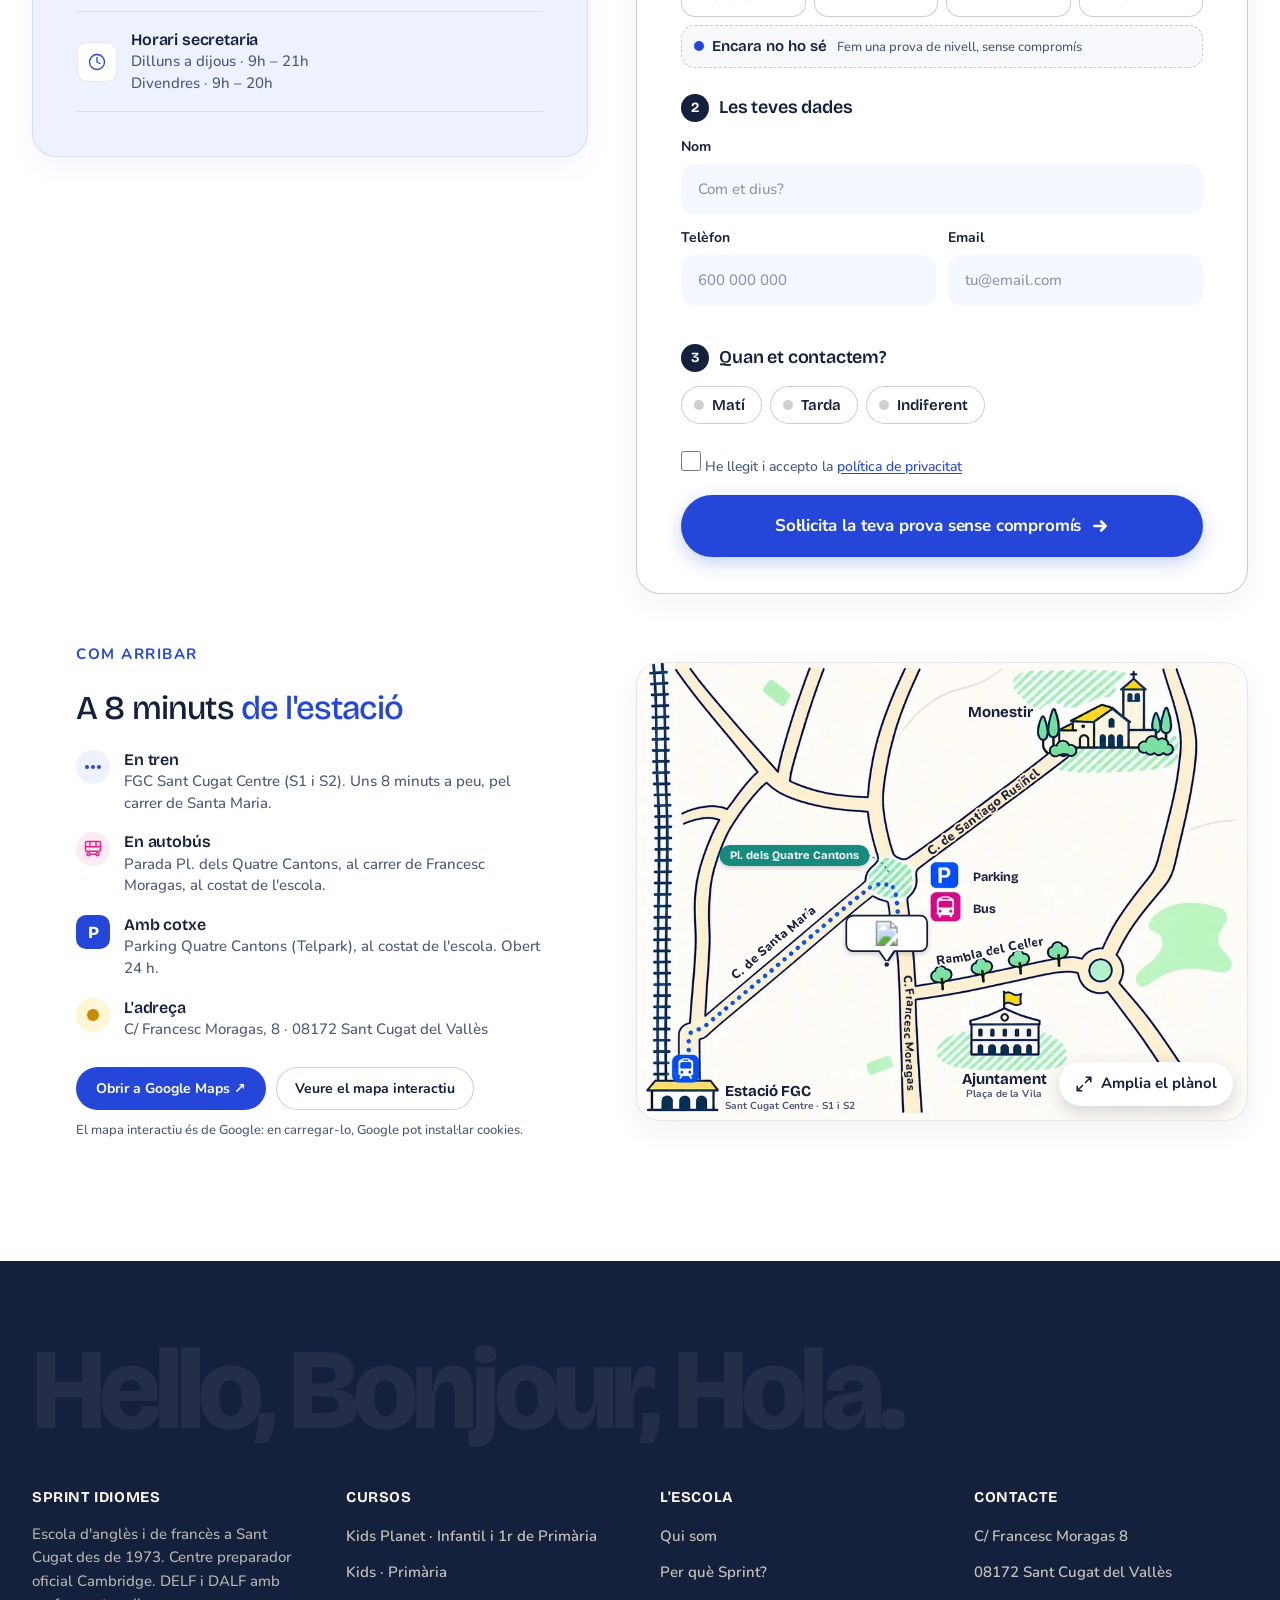
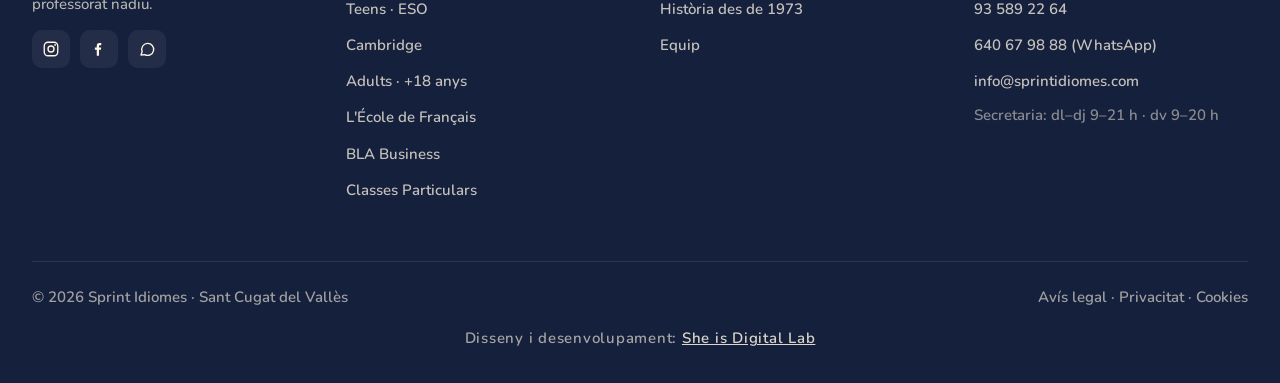
==== commit 0ac86850: "Sense IELTS a tota la web (menú, peu, WhatsApp, metadades de Cambridge i Home, targeta de la pàgina " ====
--- a/index.html
+++ b/index.html
@@ -4,7 +4,7 @@
 <meta charset="utf-8" />
 <meta name="viewport" content="width=device-width,initial-scale=1" />
 <title>Sprint Idiomes · Escola d'anglès i de francès a Sant Cugat des de 1973</title>
-<meta name="description" content="Anglès i francès per a nens, joves, adults i empreses a Sant Cugat. Kids, Teens, Adults, Cambridge, IELTS, DELF/DALF i BLA Business. Més de 50 anys ensenyant idiomes." />
+<meta name="description" content="Anglès i francès per a nens, joves, adults i empreses a Sant Cugat. Kids, Teens, Adults, Cambridge, DELF/DALF i BLA Business. Més de 50 anys ensenyant idiomes." />
 <script>
   /* Si s'arriba amb una àncora (p.ex. des d'una altra pàgina cap a #contacte),
      evita l'scroll animat per tota la pàgina: salta a l'instant i recupera
@@ -1041,7 +1041,7 @@
   <span class="blob b3"></span>
 </div>
 
-<script src="nav.js?v=32"></script>
+<script src="nav.js?v=33"></script>
 
 <!-- =================== PORTADA CAMPANYA ===================
      Carrusel de fotos reals de l'escola (carpeta img-portada/).
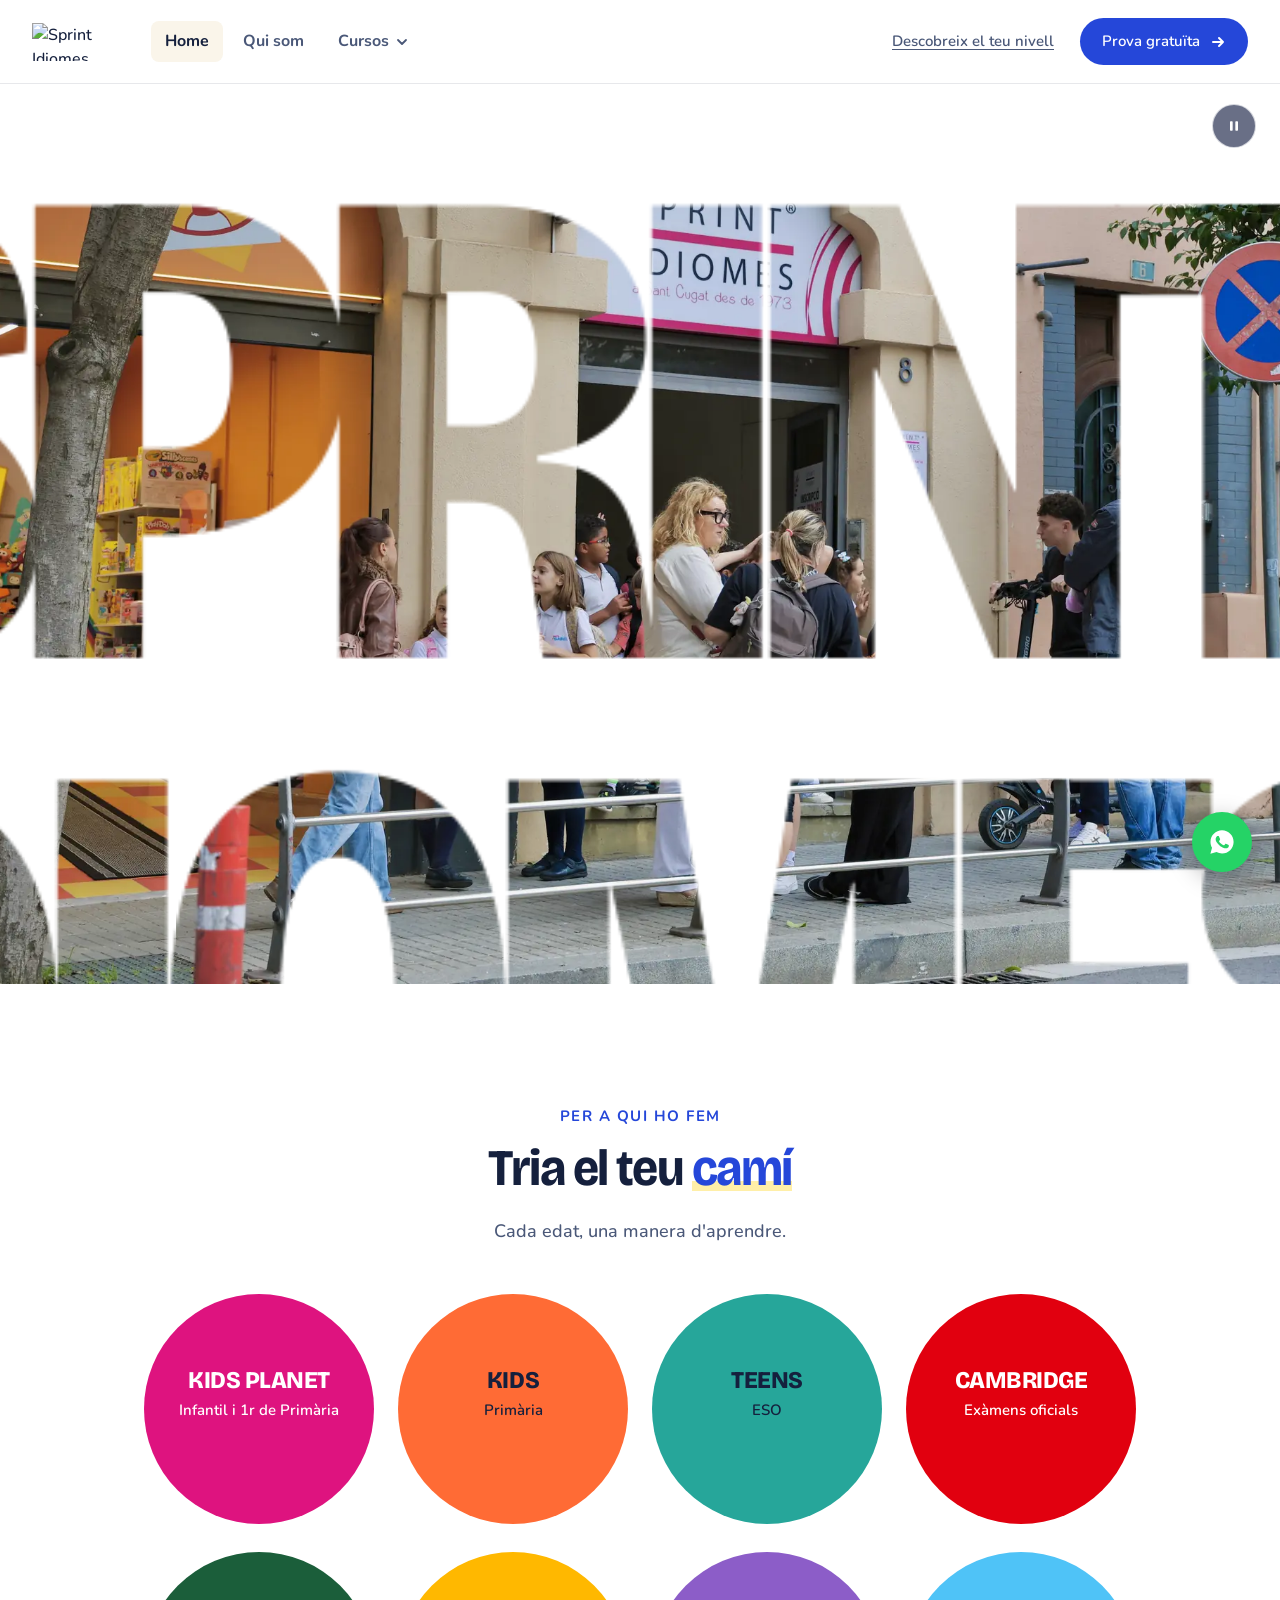
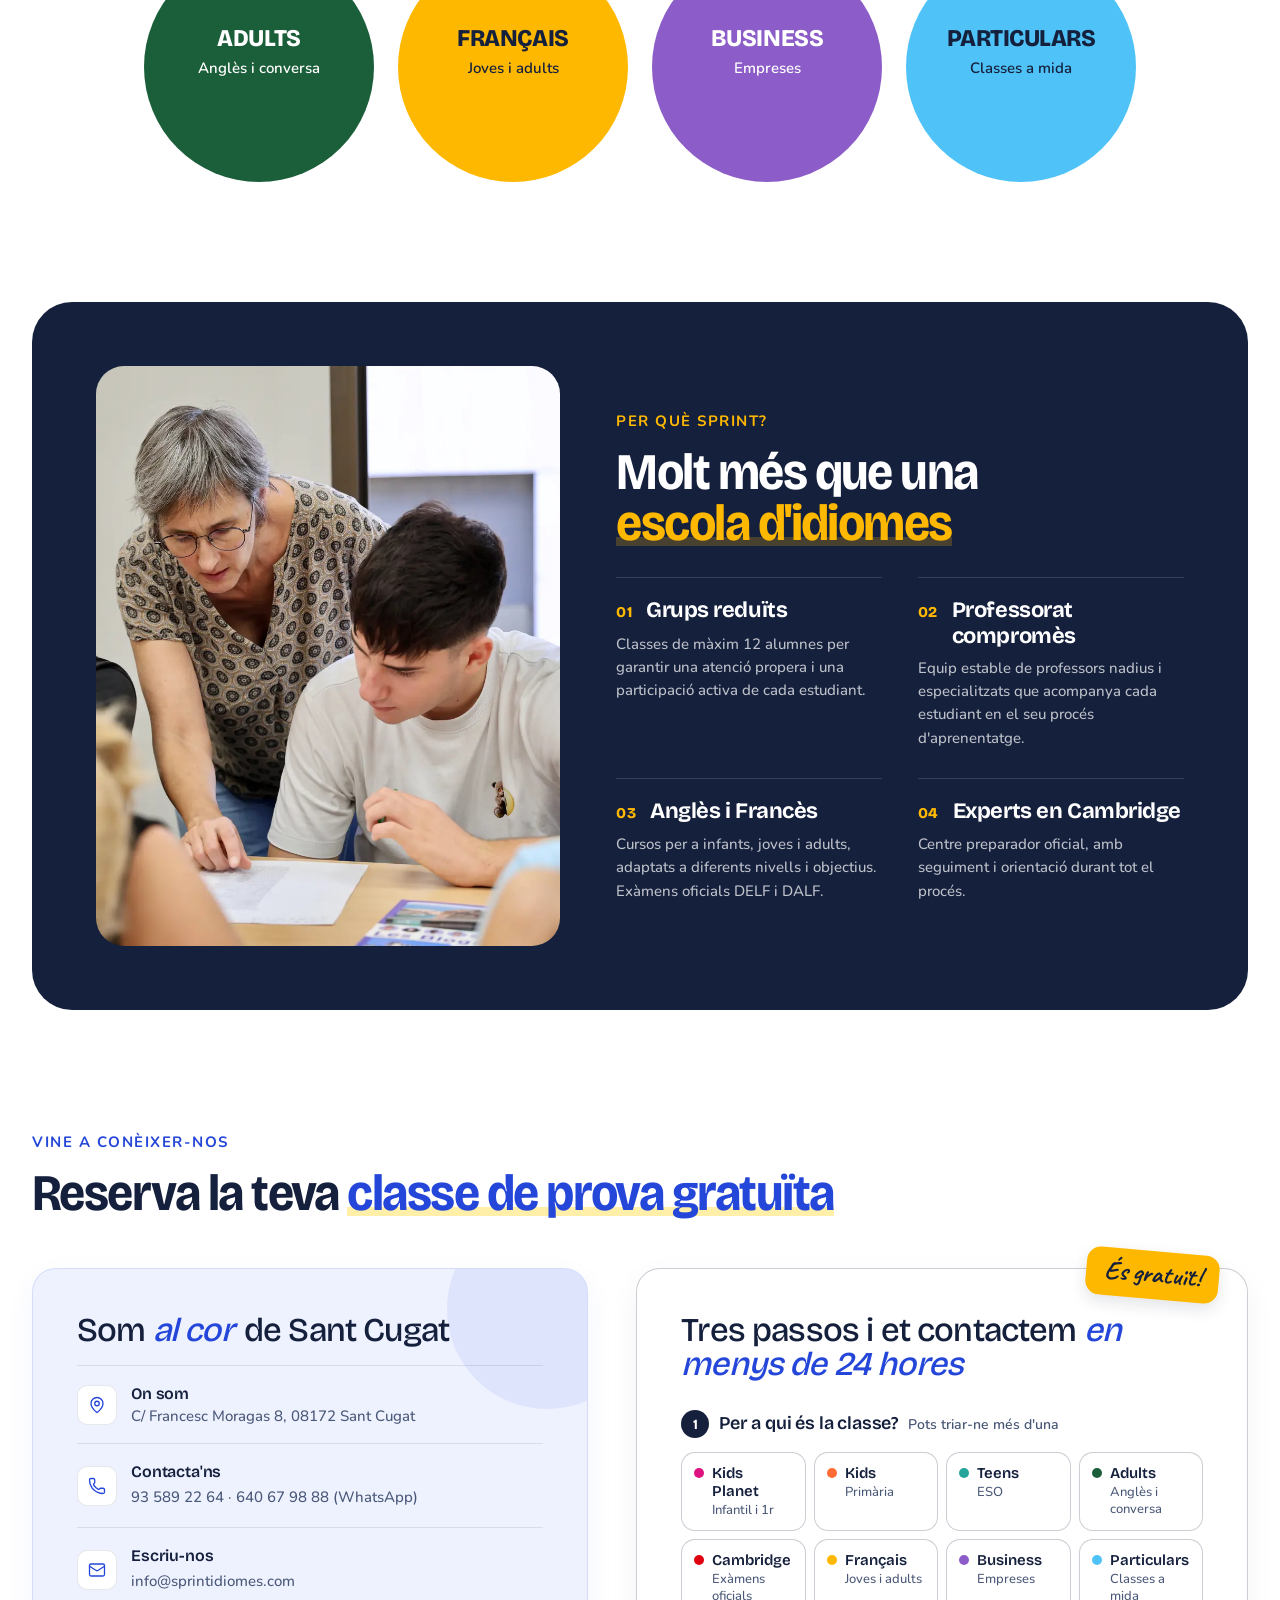
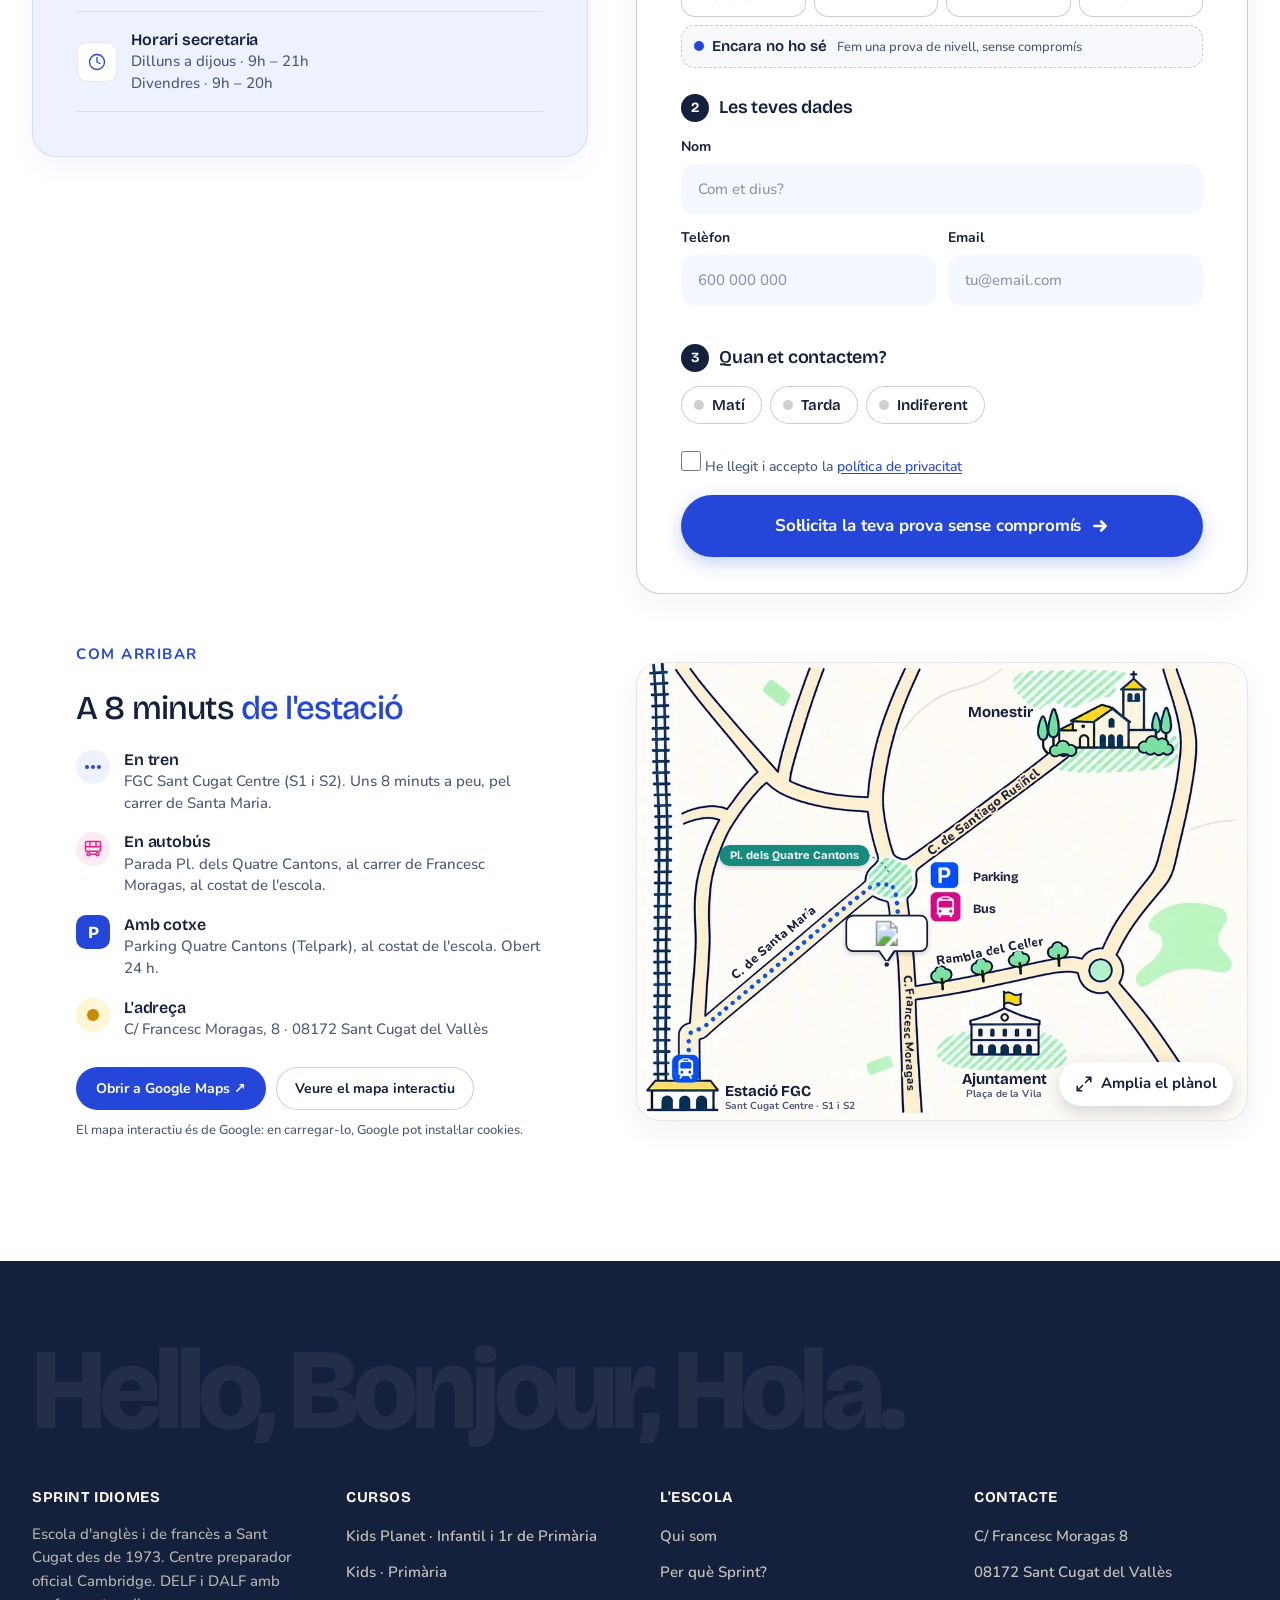
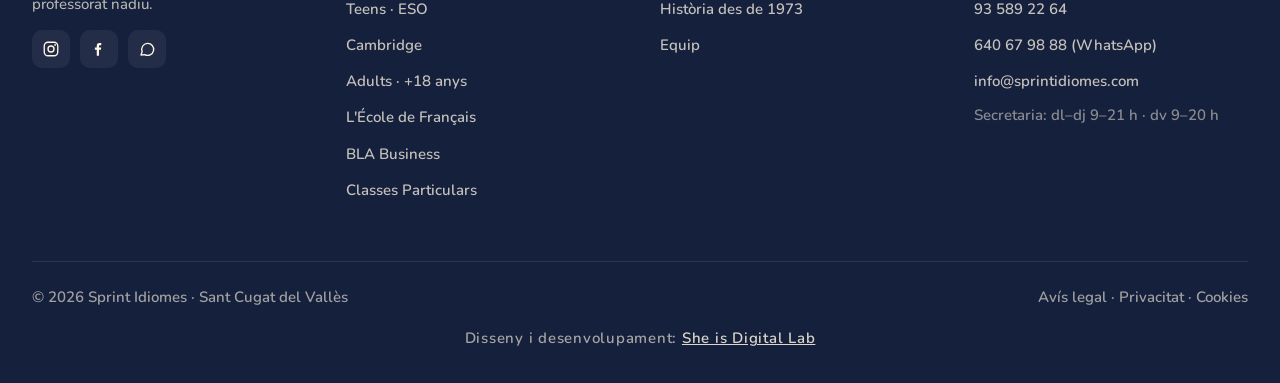
==== commit c714b0cb: "Limpieza de código: CSS sin usar y declaraciones repetidas eliminadas en Home, Qui som, Kids Planet," ====
--- a/index.html
+++ b/index.html
@@ -80,45 +80,10 @@
   background-size:cover;
   background-position:center 35%;
   opacity:0;
-  transition:opacity 1.8s ease-in-out;
 }
 .portada-slide.is-active{opacity:1}
 @media (max-width:700px){.portada-slide.first{background-image:url('img-home/escola-entrada-960.webp') !important}}
-.portada{
-  position:relative;
-  height:95vh;
-  min-height:580px;
-  max-height:980px;
-  overflow:hidden;
-  display:flex;
-  flex-direction:column;
-  justify-content:flex-end;
-  /* Placeholder quan no hi ha imatge: gradient de marca amb profunditat */
-  background:
-    radial-gradient(ellipse 80% 60% at 70% 30%, rgba(37,71,217,.25) 0%, transparent 70%),
-    linear-gradient(160deg, #060F36 0%, #0D1A55 45%, #111E60 100%);
-}
 /* Filigrana "1973" de fons — dona profunditat sense imatge */
-.portada-deco{
-  position:absolute;
-  right:-20px;top:50%;
-  transform:translateY(-55%);
-  font-family:var(--font-display);
-  font-size:clamp(180px,28vw,400px);
-  font-weight:900;letter-spacing:-0.05em;line-height:1;
-  color:rgba(255,255,255,.035);
-  user-select:none;pointer-events:none;
-  z-index:1;
-}
-.portada-overlay{
-  position:absolute;inset:0;z-index:2;
-  /* Trama suau: només enfosqueix la franja del text perquè la foto es vegi clara */
-  background:
-    linear-gradient(to top, rgba(6,15,54,.72) 0%, rgba(6,15,54,.38) 30%, rgba(6,15,54,0) 60%),
-    linear-gradient(to bottom, rgba(6,15,54,.48) 0%, rgba(6,15,54,0) 55%),
-    linear-gradient(to right, rgba(6,15,54,.32) 0%, transparent 55%);
-  pointer-events:none;
-}
 .portada-title,.portada-sub{text-shadow:0 2px 18px rgba(6,15,54,.45)}
 .portada-badge{
   display:inline-flex;align-items:center;gap:8px;
@@ -139,7 +104,6 @@
 @keyframes pd-pulse{0%,100%{opacity:1}50%{opacity:.25}}
 .portada-title{
   font-family:var(--font-display);
-  font-size:clamp(34px,4.6vw,64px);
   font-weight:900;letter-spacing:-0.03em;line-height:1.05;
   color:#fff;
   margin:0 0 22px;
@@ -153,11 +117,6 @@
   max-width:640px;
 }
 /* Grup CTA: botó primari + link secundari */
-.portada-cta-group{
-  display:flex;align-items:center;gap:22px;
-  flex-wrap:wrap;
-  margin-bottom:28px;
-}
 .portada-ctas{display:flex;gap:14px;flex-wrap:wrap}
 .portada-cta{
   display:inline-flex;align-items:center;gap:10px;
@@ -182,52 +141,9 @@
 .portada-cta-ghost:hover{border-color:#fff;background:rgba(255,255,255,.12)}
 .portada-cta:hover{background:#FFD000;transform:translateY(-2px);box-shadow:0 8px 32px rgba(255,184,0,.45)}
 .portada-cta:hover span{transform:translateX(4px)}
-.portada-cta-sec{
-  font-family:var(--font-body);font-size:15px;font-weight:600;
-  color:rgba(255,255,255,.88);
-  text-decoration:none;
-  display:inline-flex;align-items:center;gap:6px;
-  transition:color .2s;
-  white-space:nowrap;
-}
 .portada-cta-sec:hover{color:rgba(255,255,255,.9)}
 /* Tira de confiança sota el CTA */
-.portada-trust{
-  display:flex;align-items:center;
-  flex-wrap:wrap;gap:0;
-}
-.portada-trust-item{
-  font-family:var(--font-body);
-  font-size:12px;
-  color:rgba(255,255,255,.82);
-  display:flex;align-items:center;gap:5px;
-  line-height:1;
-}
-.portada-trust-item strong{color:rgba(255,255,255,.7);font-weight:700}
-.portada-trust-sep{
-  width:1px;height:14px;
-  background:rgba(255,255,255,.12);
-  margin:0 14px;
-}
 /* Indicador de scroll */
-.portada-scroll{
-  position:absolute;
-  bottom:24px;left:50%;
-  transform:translateX(-50%);
-  z-index:4;
-  display:flex;flex-direction:column;align-items:center;gap:5px;
-  animation:pd-scroll 2.4s ease-in-out infinite;
-  cursor:pointer;
-}
-.portada-scroll-dot{
-  width:5px;height:5px;border-radius:50%;
-  background:rgba(255,255,255,.5);
-}
-.portada-scroll svg{
-  width:18px;height:18px;
-  stroke:rgba(255,255,255,.35);
-  display:block;
-}
 @keyframes pd-scroll{
   0%,100%{transform:translateX(-50%) translateY(0);opacity:.6}
   50%{transform:translateX(-50%) translateY(6px);opacity:.9}
@@ -277,8 +193,6 @@
 
 /* ---------- AUDIENCE BUBBLES ---------- */
 #per-a-qui{
-  background:#fff;
-  border-radius:40px;
   padding-top:64px;
   padding-bottom:64px;
   margin-top:40px;
@@ -286,25 +200,16 @@
 }
 .audience{
   display:grid;
-  grid-template-columns:repeat(4,1fr);
-  gap:44px;
-  margin-top:32px;
 }
 .bubble{
-  position:relative;
-  aspect-ratio:1/1;
-  width:100%;min-height:0;min-width:0;
-  max-width:300px;margin:0 auto;
+  position:relative;min-height:0;min-width:0;margin:0 auto;
   border-radius:50%;
   border:none;
   display:flex;
   flex-direction:column;
   align-items:center;justify-content:center;
   text-align:center;padding:18px 14px;
-  box-shadow:none;
-  transition:transform .2s ease;
   cursor:pointer;
-  color:#fff;
 }
 .bubble:hover{
   transform:scale(1.04);
@@ -312,7 +217,6 @@
 .bubble .b-name{
   font-family:var(--font-display);
   font-weight:800;
-  font-size:22px;
   line-height:1.05;
   letter-spacing:-0.02em;
   color:inherit;
@@ -322,7 +226,6 @@
 .bubble .b-sub{
   font-family:var(--font-body);
   font-weight:600;
-  font-size:15px;
   line-height:1.25;
   margin-top:8px;
   color:inherit;
@@ -352,17 +255,6 @@
 }
 .why-card:hover{transform:translateY(-4px);box-shadow:0 14px 32px rgba(21,32,61,.09);border-color:var(--line-strong)}
 .why-head{display:flex;align-items:center;gap:14px;margin-bottom:16px}
-.why-card .icon{
-  width:44px;height:44px;border-radius:12px;
-  display:grid;place-items:center;
-  background:var(--cream-2);
-  color:var(--blue);
-  flex-shrink:0;
-}
-.why-card.w1 .icon{background:#FFF3CC;color:#B8860B}
-.why-card.w2 .icon{background:#EEF1FF;color:var(--blue)}
-.why-card.w3 .icon{background:#E0F5FF;color:#1880A8}
-.why-card.w4 .icon{background:#FDECEC;color:#E1000F}
 .why-card:hover .icon{transform:scale(1.05);transition:transform .25s}
 .why-card h3{
   font-family:var(--font-display);
@@ -372,155 +264,19 @@
 .why-card p{font-size:15px;color:var(--ink-soft);line-height:1.55}
 
 /* ---------- COURSES ---------- */
-.courses-grid{
-  display:grid;
-  grid-template-columns:repeat(12,1fr);
-  gap:20px;
-}
-.course{
-  position:relative;
-  background:#fff;
-  border:1px solid var(--line);
-  border-radius:20px;
-  padding:30px;
-  min-height:300px;
-  display:flex;flex-direction:column;justify-content:space-between;
-  transition:transform .3s ease, box-shadow .3s ease, border-color .3s ease;
-  box-shadow:0 4px 16px rgba(21,32,61,.04);
-  overflow:hidden;
-}
 .course:hover{transform:translateY(-5px);box-shadow:0 16px 36px rgba(21,32,61,.1);border-color:var(--line-strong)}
-.course .c-tag{
-  display:inline-flex;align-items:center;gap:6px;
-  background:var(--cream-2);color:var(--ink);
-  font-size:12px;font-weight:700;letter-spacing:.1em;text-transform:uppercase;
-  padding:8px 12px;border-radius:100px;
-  align-self:flex-start;
-  border:1px solid var(--line);
-}
-.course .c-age{
-  font-family:var(--font-display);
-  font-style:italic;
-  font-size:15px;font-weight:600;color:var(--blue);
-  margin-top:12px;line-height:1;
-  letter-spacing:-0.01em;
-  text-transform:uppercase;
-  opacity:.85;
-}
-.course .c-title{
-  font-family:var(--font-display);
-  font-weight:600;font-size:36px;line-height:1.02;
-  letter-spacing:-0.025em;
-  margin-top:14px;
-  font-variation-settings:"wdth" 92;
-  color:var(--ink);
-}
-.course .c-desc{
-  margin-top:14px;font-size:15px;color:var(--ink-soft);line-height:1.55;
-}
-.course .c-foot{
-  display:flex;justify-content:space-between;align-items:flex-end;
-  margin-top:24px;
-}
-.course .c-pills{display:flex;gap:6px;flex-wrap:wrap}
-.course .c-pills span{
-  background:var(--cream-2);
-  font-size:12px;font-weight:700;letter-spacing:.06em;text-transform:uppercase;
-  padding:8px 10px;border-radius:100px;color:var(--ink-soft);
-}
-.course .c-arrow{
-  width:44px;height:44px;border-radius:50%;
-  border:1px solid var(--line-strong);background:#fff;
-  display:grid;place-items:center;
-  font-size:18px;font-weight:600;color:var(--ink);
-  transition:all .25s;
-}
 .course:hover .c-arrow{background:var(--blue);color:#fff;border-color:var(--blue);transform:rotate(-45deg)}
 /* Cards — colores alineados con globos */
-.c-kids{
-  grid-column:span 4;
-  background:linear-gradient(160deg,#FFE4F0 0%,#fff 55%);
-  border-top:4px solid #EC1E8C;
-}
-.c-kids .c-age{color:#EC1E8C}
-.c-kids .c-pills span{background:#FFE4F0;color:#C4507A}
 .c-kids:hover .c-arrow{background:#EC1E8C;border-color:#EC1E8C;color:#fff}
-
-.c-teens{
-  grid-column:span 4;
-  background:linear-gradient(160deg,#FFE8DE 0%,#fff 55%);
-  border-top:4px solid #FF6B35;
-}
-.c-teens .c-age{color:#FF6B35}
-.c-teens .c-pills span{background:#FFE8DE;color:#C44E1A}
 .c-teens:hover .c-arrow{background:#FF6B35;border-color:#FF6B35;color:#fff}
-
-.c-adults{
-  grid-column:span 4;
-  background:linear-gradient(160deg,#DDF4FF 0%,#fff 55%);
-  border-top:4px solid #4FC3F7;
-}
-.c-adults .c-age{color:#2AABE0}
-.c-adults .c-pills span{background:#DDF4FF;color:#1880A8}
 .c-adults:hover .c-arrow{background:#4FC3F7;border-color:#4FC3F7;color:#fff}
-
-.c-cambridge{
-  grid-column:span 4;
-  background:linear-gradient(135deg,#6B3FAA 0%,#3D2080 100%);
-  color:#fff;border-color:transparent;
-}
-.c-cambridge .c-tag{background:rgba(255,255,255,.12);color:#fff;border-color:rgba(255,255,255,.18)}
-.c-cambridge .c-desc{color:rgba(255,255,255,.72)}
-.c-cambridge .c-title{color:#fff}
-.c-cambridge .c-pills span{background:rgba(255,255,255,.18);color:#D4B8FF;border:1px solid rgba(212,184,255,.2)}
-.c-cambridge .c-arrow{background:rgba(255,255,255,.1);border-color:rgba(255,255,255,.2);color:#fff}
-.c-cambridge .c-age{color:#D4B8FF}
 .c-cambridge:hover{box-shadow:0 16px 36px rgba(107,63,170,.4)}
 .c-cambridge:hover .c-arrow{background:#D4B8FF;color:#3D2080;border-color:#D4B8FF}
-
-.c-adults-main{
-  grid-column:span 4;
-  background:linear-gradient(160deg,#DFF3E0 0%,#fff 55%);
-  border-top:4px solid #1B5E3A;
-}
-.c-adults-main .c-age{color:#1B5E3A}
-.c-adults-main .c-pills span{background:#DFF3E0;color:#2E7D3A}
 .c-adults-main:hover .c-arrow{background:#1B5E3A;border-color:#1B5E3A;color:#fff}
-
-.c-business{
-  grid-column:span 4;
-  background:linear-gradient(135deg,#3D1F5C 0%,#9B72CF 60%,#1A0B2E 100%);
-  color:#fff;
-  border-color:transparent;
-}
-.c-business .c-tag{background:rgba(255,255,255,.12);color:#fff;border-color:rgba(255,255,255,.18)}
-.c-business .c-age{color:#D8B4FE;opacity:1}
-.c-business .c-title{color:#fff}
-.c-business .c-desc{color:rgba(255,255,255,.75)}
-.c-business .c-pills span{background:rgba(255,255,255,.18);color:#D8B4FE;border:1px solid rgba(216,180,254,.25)}
-.c-business .c-arrow{background:rgba(255,255,255,.12);border-color:rgba(255,255,255,.2);color:#fff;width:52px;height:52px;font-size:22px}
 .c-business:hover{box-shadow:0 16px 40px rgba(107,15,51,.45)}
 .c-business:hover .c-arrow{background:#D8B4FE;color:#3D1F5C;border-color:#D8B4FE}
-.c-french{
-  grid-column:span 4;
-  background:linear-gradient(135deg,#1220A0 0%,#2547D9 65%,#1A38C4 100%);
-  color:#fff;border-color:transparent;
-}
-.c-french .c-tag{background:rgba(255,255,255,.12);color:#fff;border-color:rgba(255,255,255,.18)}
-.c-french .c-age{color:#FFEFA8}
-.c-french .c-title{color:#fff}
-.c-french .c-desc{color:rgba(255,255,255,.78)}
-.c-french .c-pills span{background:rgba(255,255,255,.1);color:rgba(255,255,255,.9)}
-.c-french .c-arrow{background:rgba(255,255,255,.12);border-color:rgba(255,255,255,.2);color:#fff}
 .c-french:hover{box-shadow:0 20px 48px rgba(18,32,160,.4);border-color:transparent}
 .c-french:hover .c-arrow{background:#FFEFA8;color:var(--ink);border-color:#FFEFA8}
-.c-french-inner{display:grid;grid-template-columns:1fr 1fr 1fr;gap:24px;margin-top:20px}
-.c-french-pill{
-  background:rgba(255,255,255,.06);border:1px solid rgba(255,255,255,.14);
-  border-radius:14px;padding:16px 20px;
-}
-.c-french-pill .fp-label{font-size:12px;font-weight:700;letter-spacing:.1em;text-transform:uppercase;color:rgba(255,255,255,.5);margin-bottom:6px}
-.c-french-pill .fp-val{font-family:var(--font-display);font-weight:600;font-size:18px;color:#fff;letter-spacing:-0.01em}
 
 
 /* ---------- CONTACT ---------- */
@@ -530,8 +286,7 @@
 .contact-info-card{
   background:#EEF2FF;border:1px solid rgba(37,71,217,.12);
   border-radius:24px;padding:44px;
-  box-shadow:0 10px 30px rgba(37,71,217,.05);
-  position:relative;overflow:hidden;
+  box-shadow:0 10px 30px rgba(37,71,217,.05);overflow:hidden;
 }
 .contact-info-card::before{
   content:"";position:absolute;
@@ -544,10 +299,6 @@
   margin-bottom:18px;position:relative;
 }
 .contact-info-card h3 em{font-style:italic;color:var(--blue);font-weight:500}
-.contact-info-card .info-text{
-  font-size:16px;color:var(--ink-soft);margin-bottom:28px;
-  position:relative;line-height:1.55;
-}
 .info-block{
   position:relative;
   padding:16px 0;
@@ -570,39 +321,26 @@
 
 .contact-form{
   background:#fff;border:1px solid var(--line-strong);
-  border-radius:24px;padding:44px;
+  border-radius:24px;
   box-shadow:0 10px 30px rgba(21,32,61,.05);
-  position:relative;overflow:hidden;
+  position:relative;
 }
 .contact-form h3{
   font-family:var(--font-display);font-weight:500;
   font-size:36px;line-height:1.05;letter-spacing:-0.025em;
-  margin-bottom:10px;max-width:380px;
+  margin-bottom:10px;
 }
 .contact-form h3 em{font-style:italic;color:var(--blue);font-weight:500}
-.contact-form .lead{font-size:15px;color:var(--ink-soft);margin-bottom:28px;line-height:1.5}
-.field{margin-bottom:18px}
-.field label{
-  font-size:12px;font-weight:700;letter-spacing:.1em;text-transform:uppercase;
-  color:var(--ink-soft);display:block;margin-bottom:8px;
-}
-.field input,.field select,.field textarea{
-  width:100%;background:var(--cream);
-  border:2px solid var(--ink);
-  border-radius:12px;
-  font:inherit;font-size:15px;font-weight:600;color:var(--ink);
-  padding:12px 14px;outline:none;
+.field label{display:block;
+}
+.field input{
+  width:100%;
+  font:inherit;font-size:15px;color:var(--ink);outline:none;
   transition:all .2s;
 }
 .field input:focus,.field select:focus,.field textarea:focus{
   background:#fff;
   box-shadow:0 0 0 3px var(--yellow);
-}
-.field select{
-  appearance:none;cursor:pointer;
-  background-image:url("data:image/svg+xml;utf8,<svg xmlns='http://www.w3.org/2000/svg' width='12' height='8' viewBox='0 0 12 8'><path d='M1 1l5 5 5-5' stroke='%231F1B3A' stroke-width='2' fill='none' stroke-linecap='round'/></svg>");
-  background-repeat:no-repeat;background-position:right 14px center;
-  padding-right:36px;
 }
 .btn-submit{
   width:100%;
@@ -618,46 +356,23 @@
 .btn-submit:hover{transform:translateY(-2px);box-shadow:0 12px 28px rgba(37,71,217,.35);background:var(--blue-soft)}
 .field-check{display:flex;gap:10px;align-items:flex-start;margin:4px 0 6px;font-size:14px;color:var(--ink-soft);line-height:1.45}
 .field-check input{width:20px;height:20px;flex-shrink:0;margin-top:1px;accent-color:var(--blue);cursor:pointer}
-.field-check a,.form-legal a{color:var(--blue);text-decoration:underline;text-underline-offset:2px}
-.form-legal{margin-top:16px;font-size:12px;line-height:1.5;color:var(--ink-soft)}
+.field-check a{color:var(--blue);text-decoration:underline;text-underline-offset:2px}
 .btn-submit:active{transform:translateY(0);box-shadow:0 3px 10px rgba(37,71,217,.2)}
 
 
 /* ---------- RESPONSIVE ---------- */
 @media (max-width:960px){
-  .portada{height:85vh;min-height:520px}
-  .portada-content{padding:0 22px 56px}
-  .portada-deco{font-size:clamp(120px,22vw,260px);right:-10px}
-  .portada-trust{gap:0}
   .nav-links{display:none}
-  .nav-cta .btn-ghost{display:none}
-  .hero-grid{grid-template-columns:1fr}
-  .hero-body-row{flex-direction:column;align-items:flex-start;gap:24px}
-  .hero-meta-row{grid-template-columns:repeat(2,1fr)}
-  .meta-stat:nth-child(2){border-right:none;padding-right:0}
-  .meta-stat:nth-child(3){padding-left:0;border-right:1px solid var(--line)}
-  .hero{padding:32px 22px 40px}
   section{padding:64px 22px}
-  .audience{grid-template-columns:repeat(4,1fr);gap:12px}
   .bubble .b-name{font-size:15px}
   .bubble .b-sub{font-size:12px;margin-top:4px}
   .why{grid-template-columns:1fr 1fr;gap:14px}
-  .courses-grid > *{grid-column:span 12 !important}
-  .heritage{grid-template-columns:1fr;gap:40px}
-  .heritage-left{padding:32px}
-  .t-grid{grid-template-columns:1fr}
-  .contact{grid-template-columns:1fr;gap:24px}
+  .contact{gap:24px}
   .contact-info-card,.contact-form{padding:30px}
 }
 @media (max-width:520px){
-  .portada{height:88vh}
-  .portada-cta-group{flex-direction:column;align-items:flex-start;gap:14px}
-  .portada-trust-sep{margin:0 10px}
-  .portada-trust-item{font-size:12px}
-  .portada-deco{display:none}
   .audience{grid-template-columns:1fr 1fr}
   .why{grid-template-columns:1fr}
-  .hero-meta-row{gap:20px}
   .nav-inner{padding:14px 22px}
 }
 
@@ -681,9 +396,6 @@
   font-variation-settings:"wdth" 85}
 .hB-top{position:absolute;left:0;right:0;top:9vh;z-index:4;text-align:center;
   font-family:var(--font-body);font-weight:800;letter-spacing:.16em;text-transform:uppercase;font-size:13px;color:var(--ink)}
-.hB-hint{position:absolute;left:0;right:0;bottom:6vh;z-index:4;text-align:center;
-  font-family:var(--font-body);font-weight:700;font-size:14px;color:var(--ink-soft)}
-.hB-hint i{display:block;font-style:normal;font-size:20px;animation:pd-bob 1.6s ease-in-out infinite}
 @keyframes pd-bob{50%{transform:translateY(6px)}}
 .hB-content{position:absolute;left:0;right:0;bottom:0;z-index:5;opacity:0;transform:translateY(30px);
   max-width:1480px;margin:0 auto;padding:0 32px 72px;pointer-events:none}
@@ -700,7 +412,7 @@
 @media (prefers-reduced-motion:reduce){
   .portada-dot{animation:none}
   .hB-pin{height:auto}.hB{position:relative;height:90vh}
-  .hB-mask,.hB-top,.hB-hint{display:none}.hB-shade{opacity:1}
+  .hB-mask,.hB-top{display:none}.hB-shade{opacity:1}
   .hB-content{opacity:1;transform:none;pointer-events:auto}
   .portada-slide,.portada-slide.is-active{transform:none;transition:opacity 1s}
 }
@@ -727,7 +439,7 @@
 .why-sticker b{display:block;font-family:var(--font-display);font-size:30px;letter-spacing:-0.03em}
 .why-main{position:relative;z-index:1}
 #perque .eyebrow{color:var(--yellow)}
-#perque .section-title{color:#fff;font-size:clamp(34px,4vw,58px)}
+#perque .section-title{color:#fff}
 #perque .section-title .hl{color:var(--yellow)}
 #perque .section-title .hl::after{background:rgba(255,184,0,.22)}
 #perque .section-head{margin-bottom:28px}
@@ -736,7 +448,7 @@
 #perque .why-card:hover{transform:none;box-shadow:none}
 #perque .why-head{gap:14px;margin-bottom:8px;align-items:baseline}
 .why-num{font-family:var(--font-display);font-weight:800;font-size:15px;color:var(--yellow);letter-spacing:.02em}
-#perque .why-card h3{color:#fff;font-size:21px}
+#perque .why-card h3{color:#fff}
 #perque .why-card p{color:rgba(255,255,255,.72)}
 
 .contact-info-card h3 .blue{color:var(--blue)}
@@ -747,14 +459,12 @@
 .contact-form{padding:44px 44px 36px;overflow:visible}
 .cf-sticker{position:absolute;top:-18px;right:28px;z-index:2;background:var(--yellow);color:var(--ink);font-family:'Caveat',cursive;font-weight:700;font-size:26px;line-height:1;padding:10px 18px 12px;border-radius:14px;transform:rotate(5deg);box-shadow:0 6px 16px rgba(21,32,61,.12)}
 .contact-form h3{max-width:none}
-.contact-form .lead{max-width:440px;margin-bottom:26px}
 .cf-step{border:0;margin:0 0 26px;padding:0;min-width:0}
 .cf-step legend{display:flex;flex-wrap:wrap;align-items:center;gap:10px;padding:0;margin-bottom:14px;font-family:var(--font-display);font-weight:600;font-size:18px;letter-spacing:-0.01em;color:var(--ink)}
 .cf-n{width:28px;height:28px;border-radius:50%;background:var(--ink);color:#fff;display:grid;place-items:center;font-size:14px;font-weight:700;flex-shrink:0}
 .contact-form .cf-body > h3{margin-bottom:28px}
 .contact-info-card h3 em{padding-right:.12em}
 .cf-hint{font-family:var(--font-body);font-size:14px;font-weight:600;color:var(--ink-soft);letter-spacing:0}
-.cf-opt{font-family:inherit;font-size:12px;font-weight:700;letter-spacing:.08em;text-transform:uppercase;color:var(--ink-soft);background:#F1F3F8;padding:8px 12px;border-radius:99px}
 .chips{display:grid;grid-template-columns:repeat(4,1fr);gap:8px}
 .chip{position:relative;display:block;cursor:pointer}
 .chip input{position:absolute;opacity:0;width:1px;height:1px;pointer-events:none}
@@ -764,7 +474,7 @@
 .chip-in small{font-size:13px;line-height:1.3;color:var(--ink-soft)}
 .chip:hover .chip-in{border-color:var(--c,var(--blue));transform:translateY(-1px)}
 .chip input:checked + .chip-in{background:var(--c,var(--blue));border-color:var(--c,var(--blue))}
-.chip input:checked + .chip-in::before{background:var(--t,#fff);width:12px;height:7px;border-radius:0;top:15px;left:11px;border:solid var(--t,#fff);border-width:0 0 2.5px 2.5px;background:none;transform:rotate(-45deg)}
+.chip input:checked + .chip-in::before{width:12px;height:7px;border-radius:0;top:15px;left:11px;border:solid var(--t,#fff);border-width:0 0 2.5px 2.5px;background:none;transform:rotate(-45deg)}
 .chip input:checked + .chip-in b,.chip input:checked + .chip-in small{color:var(--t,#fff)}
 .chip input:focus-visible + .chip-in{outline:3px solid #2547D9;outline-offset:2px}
 .chip-wide{grid-column:1/-1}
@@ -783,8 +493,6 @@
 .field input:hover{border-color:var(--line-strong)}
 .field input:focus{background:#fff;border-color:var(--blue);box-shadow:0 0 0 4px rgba(37,71,217,.14)}
 .contact-form .field-check{margin:2px 0 8px}
-.cf-trust{list-style:none;padding:0;margin:14px 0 0;display:flex;flex-wrap:wrap;justify-content:center;gap:6px 18px;font-size:13px;font-weight:700;color:var(--ink-soft)}
-.cf-trust li{display:flex;align-items:center;gap:6px}
 .cf-trust li::before{content:"";width:16px;height:16px;border-radius:50%;background:#E3F5F2 url("data:image/svg+xml;utf8,<svg xmlns='http://www.w3.org/2000/svg' width='10' height='10' viewBox='0 0 24 24' fill='none' stroke='%23138A7E' stroke-width='4' stroke-linecap='round' stroke-linejoin='round'><path d='M5 12.5l4.5 4.5L19 7.5'/></svg>") center/10px no-repeat}
 .cf-done{text-align:center;padding:40px 8px 24px;outline:none}
 .cf-done-ico{width:64px;height:64px;border-radius:50%;background:#26A69A;color:#fff;display:grid;place-items:center;margin:0 auto 18px}
@@ -796,15 +504,13 @@
 @media (max-width:600px){
   .contact-form{padding:34px 20px 26px}
   .cf-sticker{font-size:22px;right:16px;top:-16px}
-  .chips{grid-template-columns:1fr 1fr}
   .field-row{grid-template-columns:1fr;gap:0}
-  .chips-time{grid-template-columns:repeat(3,1fr)}
   .chip-sm .chip-in{padding:9px 8px 9px 30px}
   .chip-wide .chip-in{flex-direction:column;gap:2px}
 }
 
 /* ---------- COM ARRIBAR (plànol dibuixat a mà) ---------- */
-.arribar{display:grid;grid-template-columns:1.55fr 1fr;gap:48px;align-items:center;margin-top:56px}
+.arribar{display:grid}
 .arribar-map{margin:0;position:relative;border-radius:24px;overflow:hidden;border:1px solid var(--line);background:#FEFBF8;aspect-ratio:1448/1086;box-shadow:0 10px 30px rgba(21,32,61,.06)}
 .arribar-map .hand-map{display:block;position:relative;width:100%}
 .arribar-map .hand-map img{display:block;width:100%;height:auto}
@@ -812,11 +518,9 @@
 /* Plànol: noms */
 .hm-st{font-family:var(--font-body);font-weight:800;fill:#15203D;paint-order:stroke;stroke:#FDEAC7;stroke-width:9px;stroke-linejoin:round}
 .hm-st-out{stroke:#FEFBF8}
-.hm-sub-dark{fill:#fff;stroke:none}
 .hm-pl{font-family:var(--font-display);font-weight:700;fill:#15203D;paint-order:stroke;stroke:#FEFBF8;stroke-width:9px;stroke-linejoin:round}
 .hm-sub{font-family:var(--font-body);font-weight:700;fill:#4A5878;paint-order:stroke;stroke:#FEFBF8;stroke-width:7px;stroke-linejoin:round}
 .hm-badge{font-family:var(--font-display);font-weight:700}
-  background:#fff;border:1.5px solid rgba(21,32,61,.18);border-radius:.6em;padding:.32em .6em .36em;box-shadow:0 3px 10px rgba(21,32,61,.10)}
 .arribar-map iframe{display:block;width:100%;height:100%;border:0}
 .arribar-txt h3{font-family:var(--font-display);font-weight:500;font-size:34px;line-height:1.05;letter-spacing:-0.025em;margin:10px 0 22px}
 .arribar-txt h3 .blue{color:var(--blue)}
@@ -839,14 +543,10 @@
 .arribar .map-load:hover{border-color:var(--ink)}
 .arribar-hint{display:none}
 .arribar .map-note{font-size:13px;color:var(--ink-soft);margin-top:10px}
-@media (max-width:960px){
-  .arribar{grid-template-columns:1fr;gap:28px;margin-top:40px}
-}
 @media (max-width:600px){
   .arribar-map{border-radius:18px;aspect-ratio:auto;overflow-x:auto;-webkit-overflow-scrolling:touch}
-  .arribar-map .hand-map{width:600px;max-width:none}
   .arribar-map.is-live{height:340px}
-  .arribar-hint{display:block;margin:-18px 0 0;font-size:13px;color:var(--ink-soft);text-align:center}
+  .arribar-hint{display:block;font-size:13px;color:var(--ink-soft);text-align:center}
   .arribar-txt h3{font-size:28px}
   .arribar .map-btns > *{width:100%;text-align:center}
 }
@@ -860,7 +560,7 @@
 }
 @media (max-width:600px){
   /* Bombolles en llista: cercle petit a l'esquerra i text a la dreta */
-  .audience{grid-template-columns:1fr;gap:10px;margin-top:24px}
+  .audience{grid-template-columns:1fr;gap:10px}
   .bubble{aspect-ratio:auto;max-width:none;width:100%;border-radius:18px;flex-direction:row;flex-wrap:wrap;justify-content:flex-start;align-items:center;text-align:left;
     background:#fff;color:var(--ink);border:1px solid var(--line);padding:12px 44px 12px 74px;min-height:72px}
   .bubble::before{content:"";position:absolute;left:14px;top:50%;width:46px;height:46px;margin-top:-23px;border-radius:50%;background:var(--bc)}
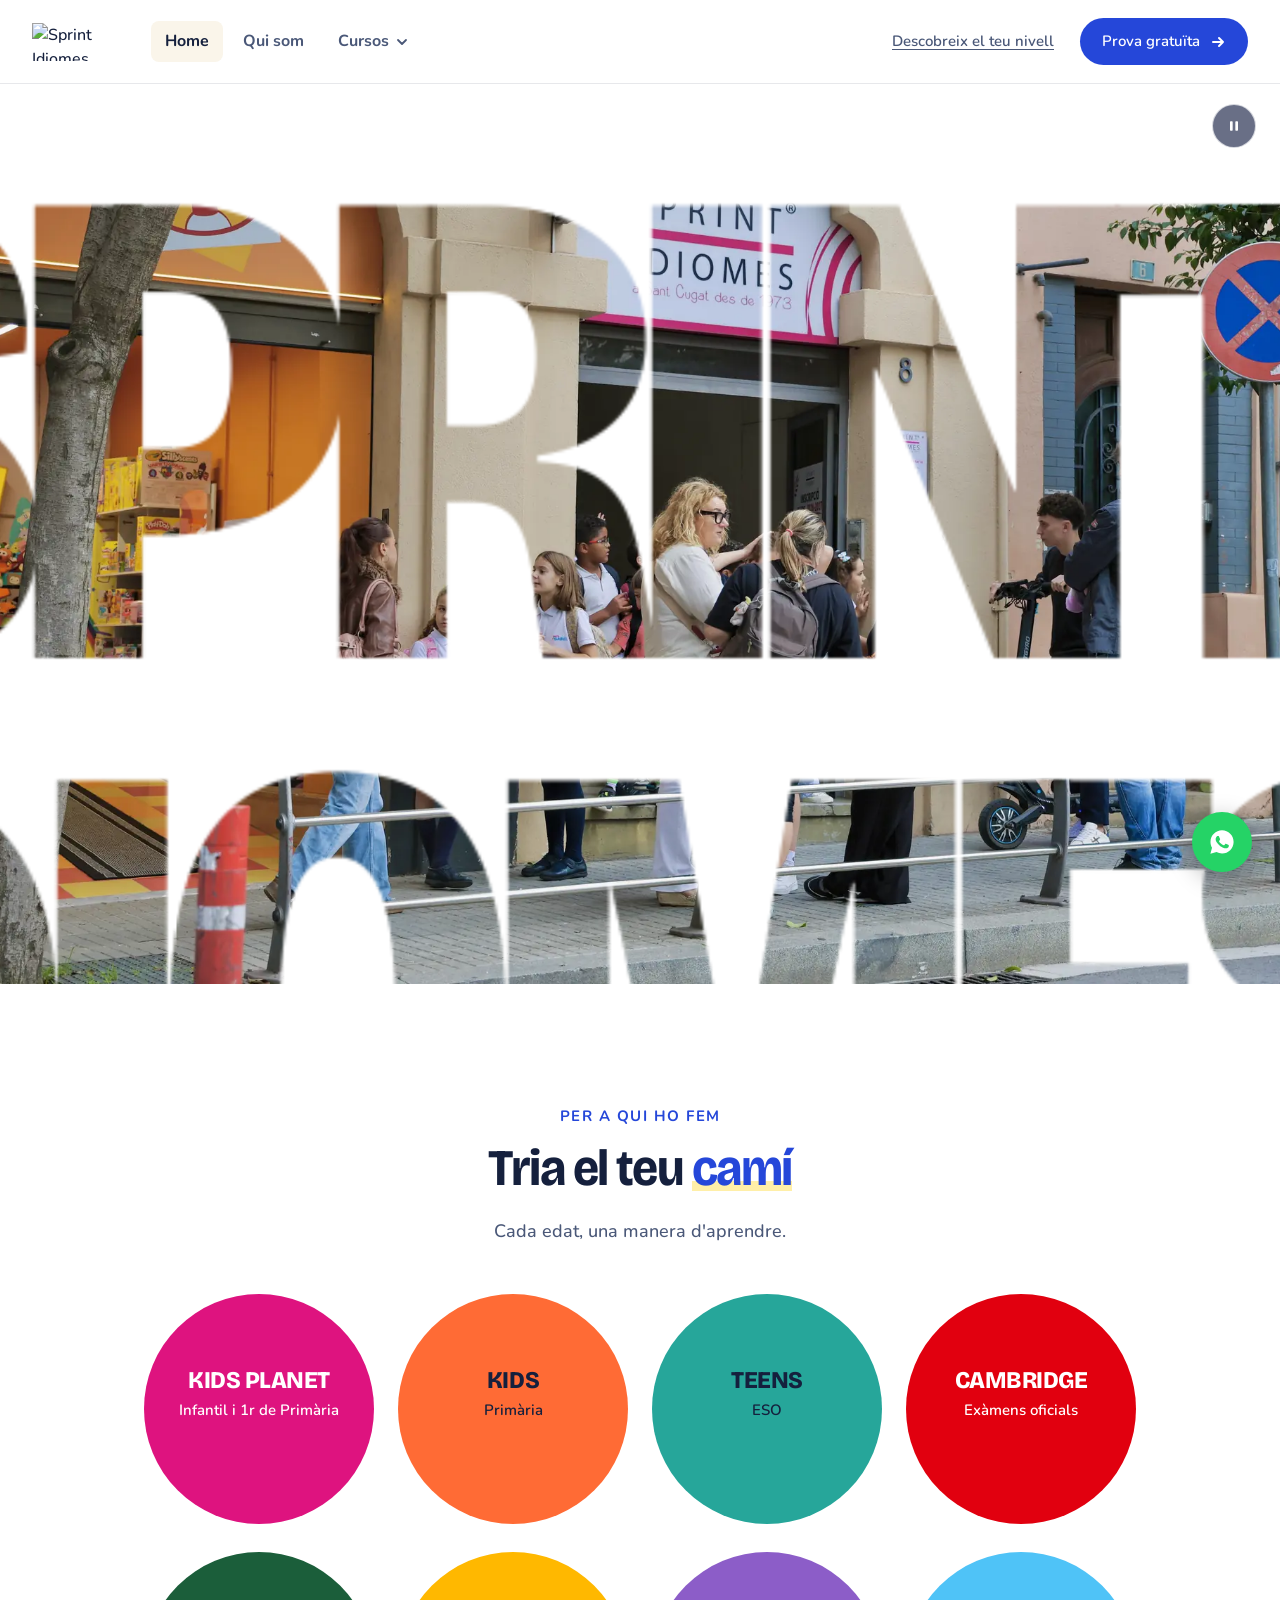
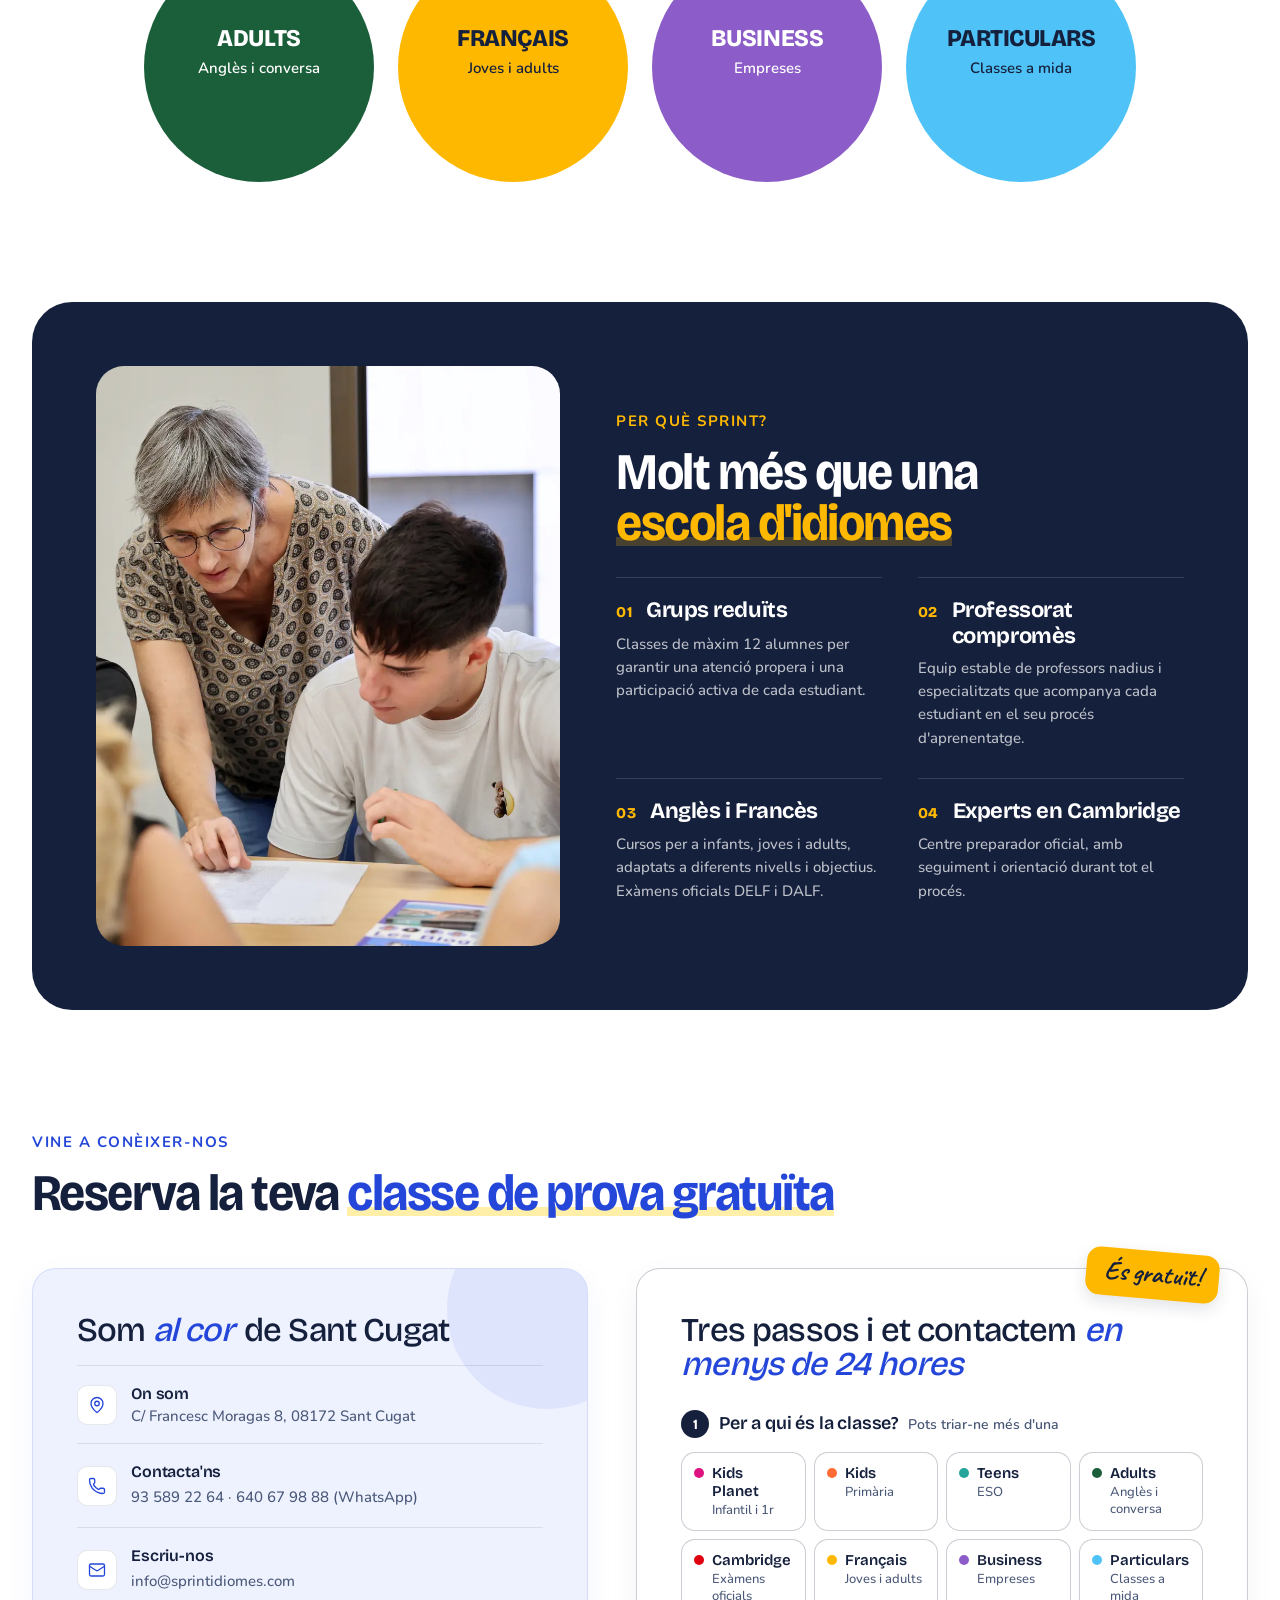
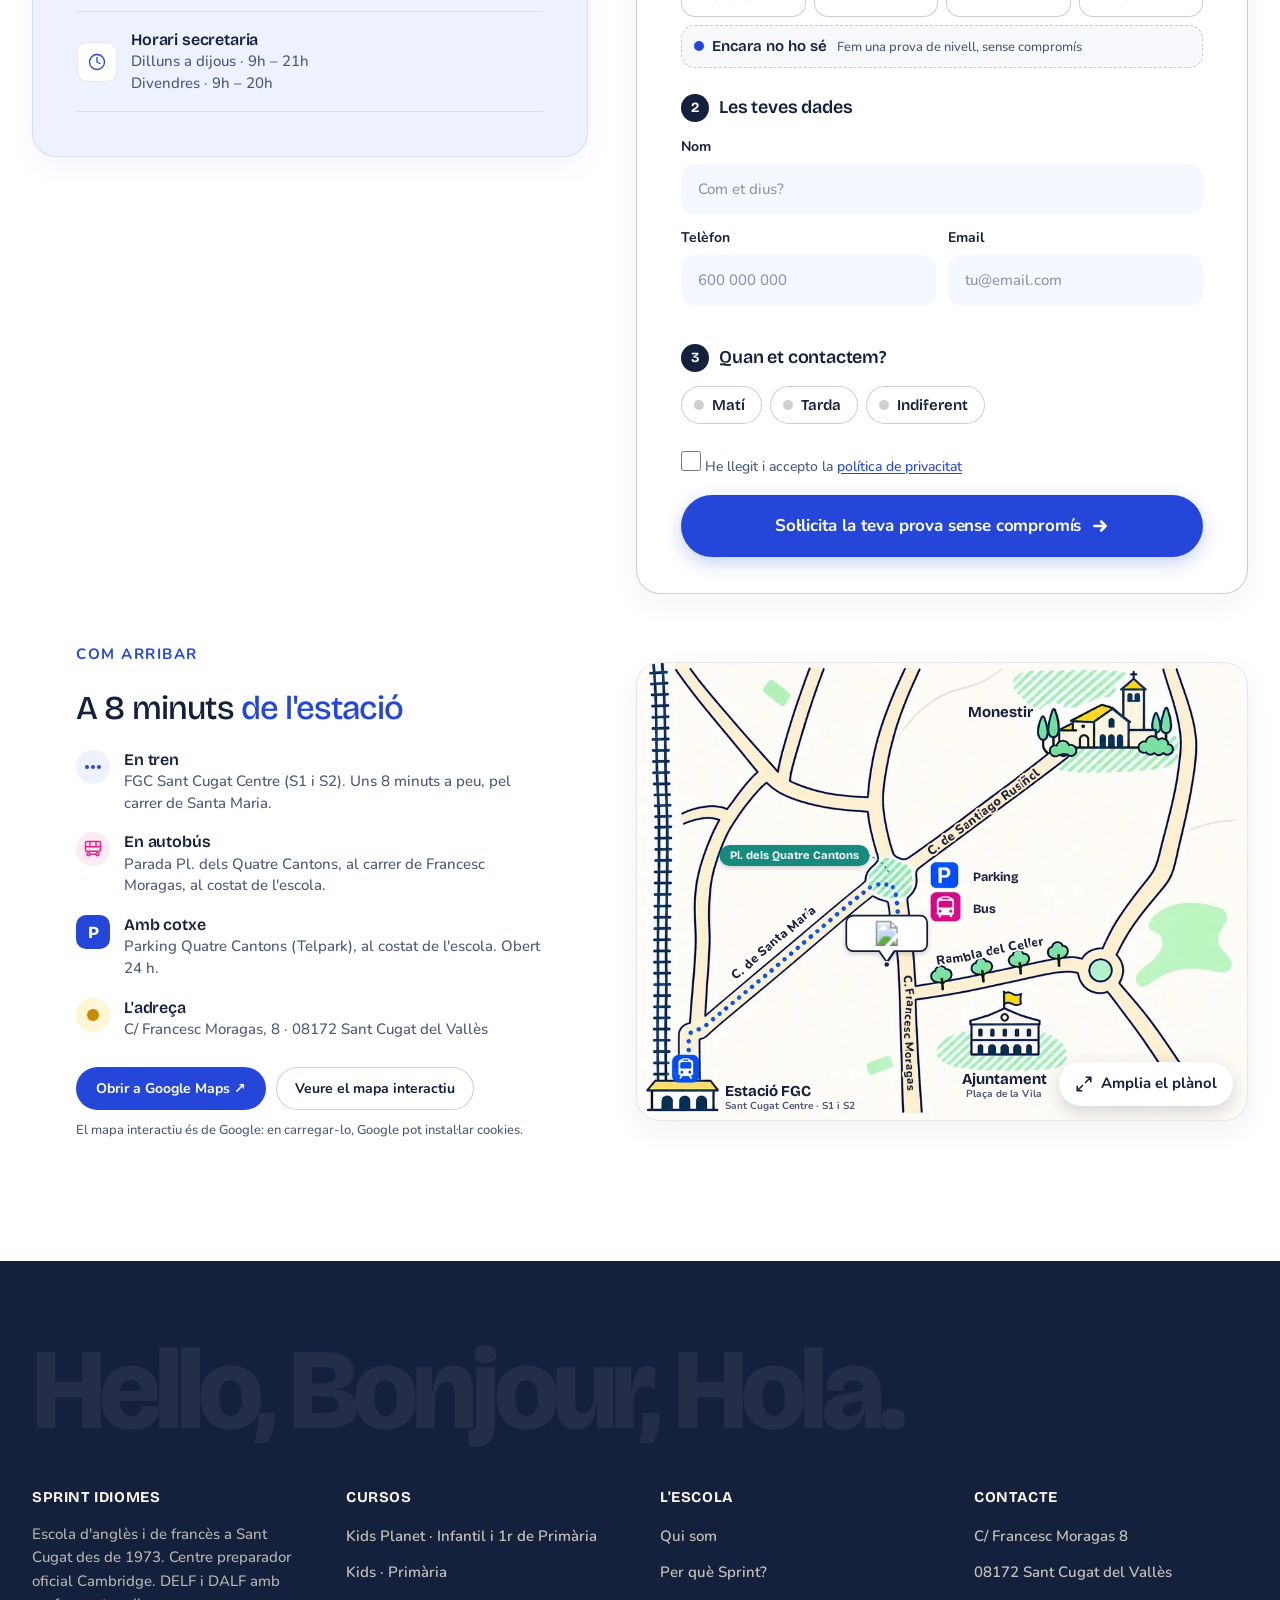
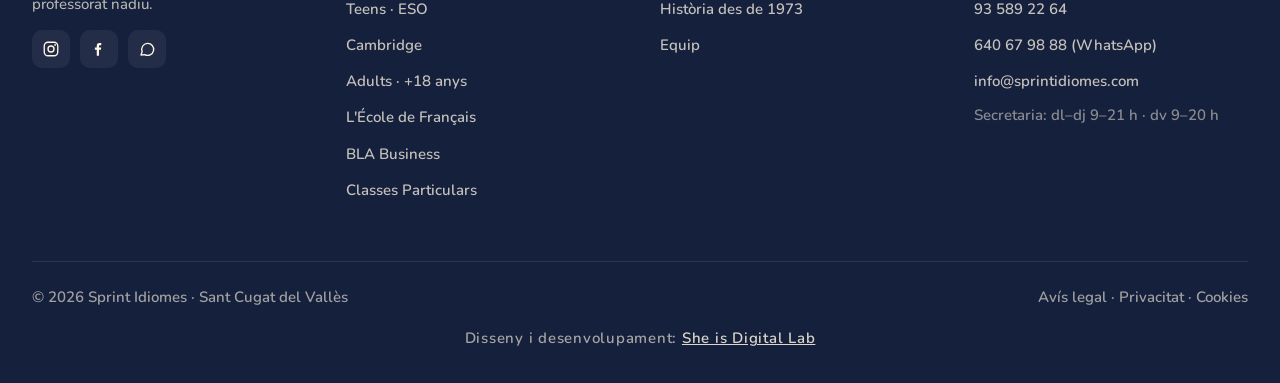
==== commit 9183162a: "Adults rehecha amb els canvis de Paula: portada nova, cursos en 3 pestanyes, prova de nivell, fotos " ====
--- a/index.html
+++ b/index.html
@@ -741,7 +741,7 @@
   <span class="blob b3"></span>
 </div>
 
-<script src="nav.js?v=33"></script>
+<script src="nav.js?v=34"></script>
 
 <!-- =================== PORTADA CAMPANYA ===================
      Carrusel de fotos reals de l'escola (carpeta img-portada/).
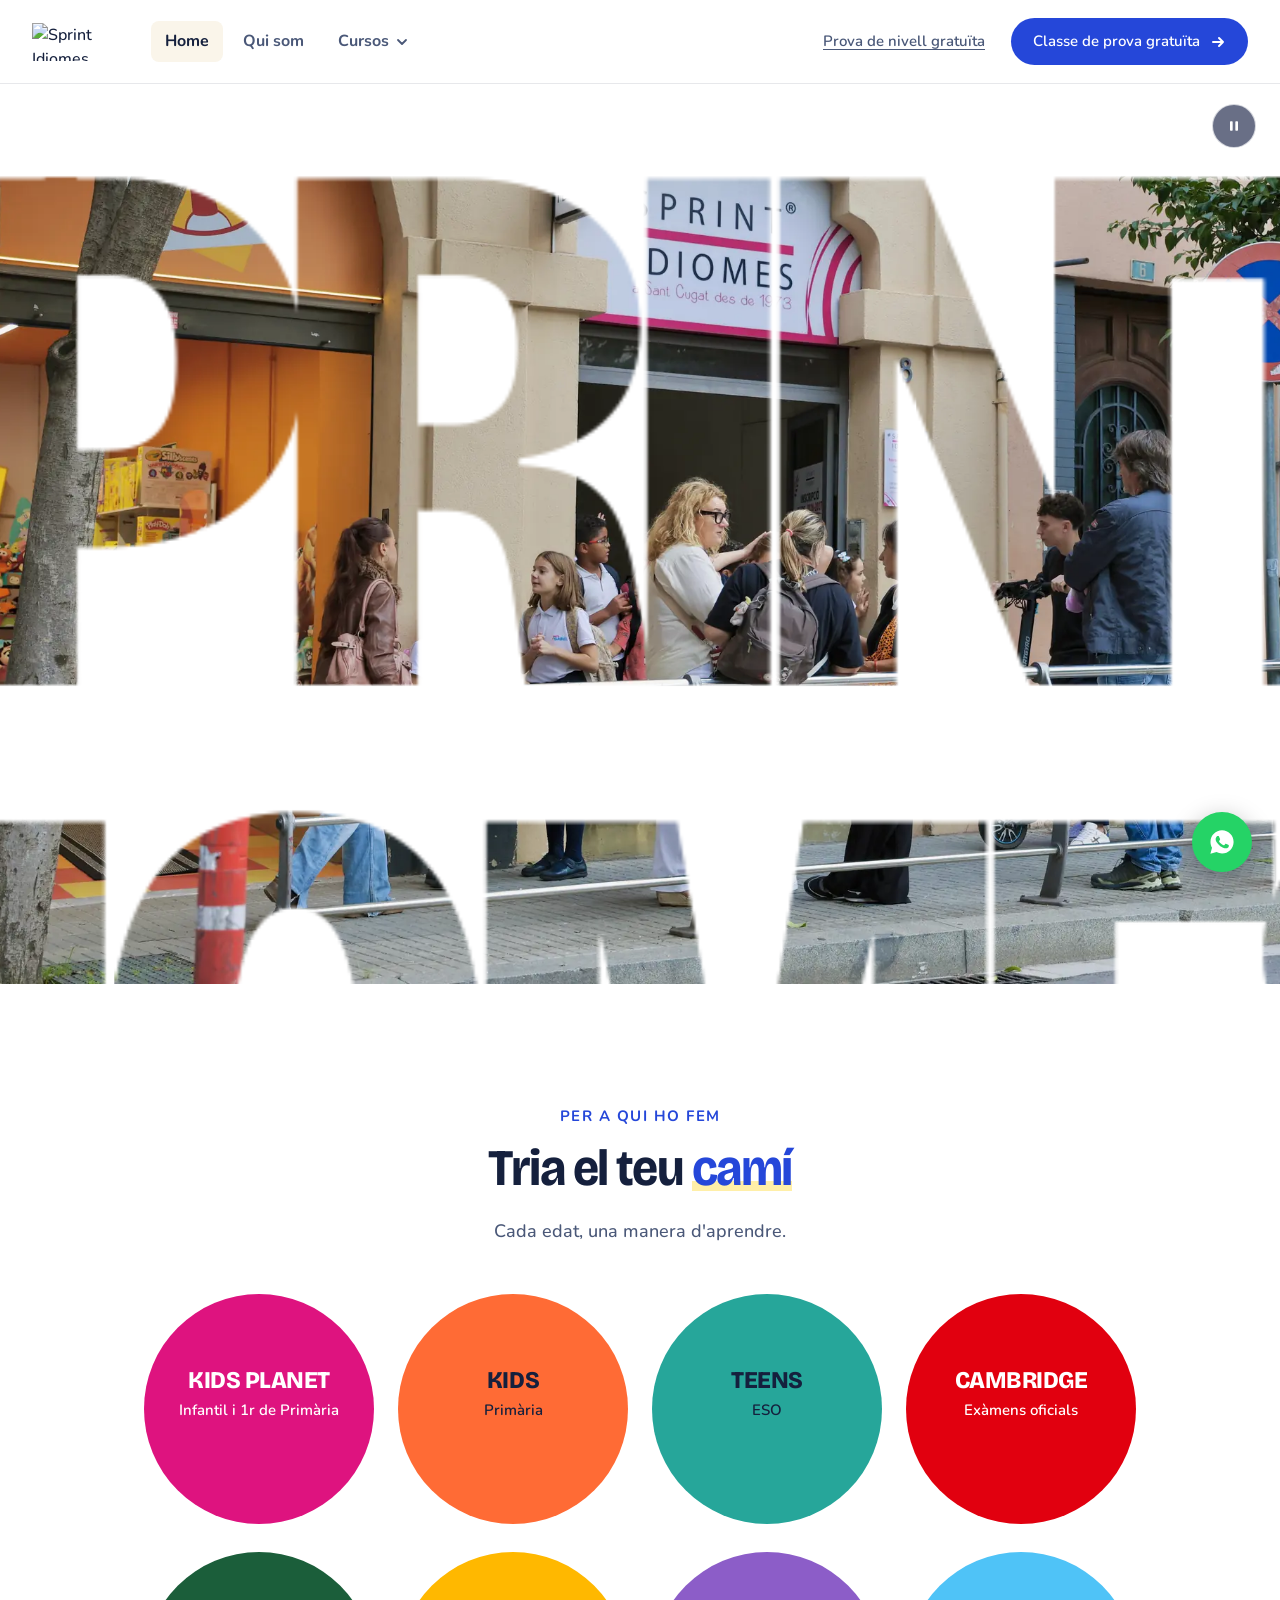
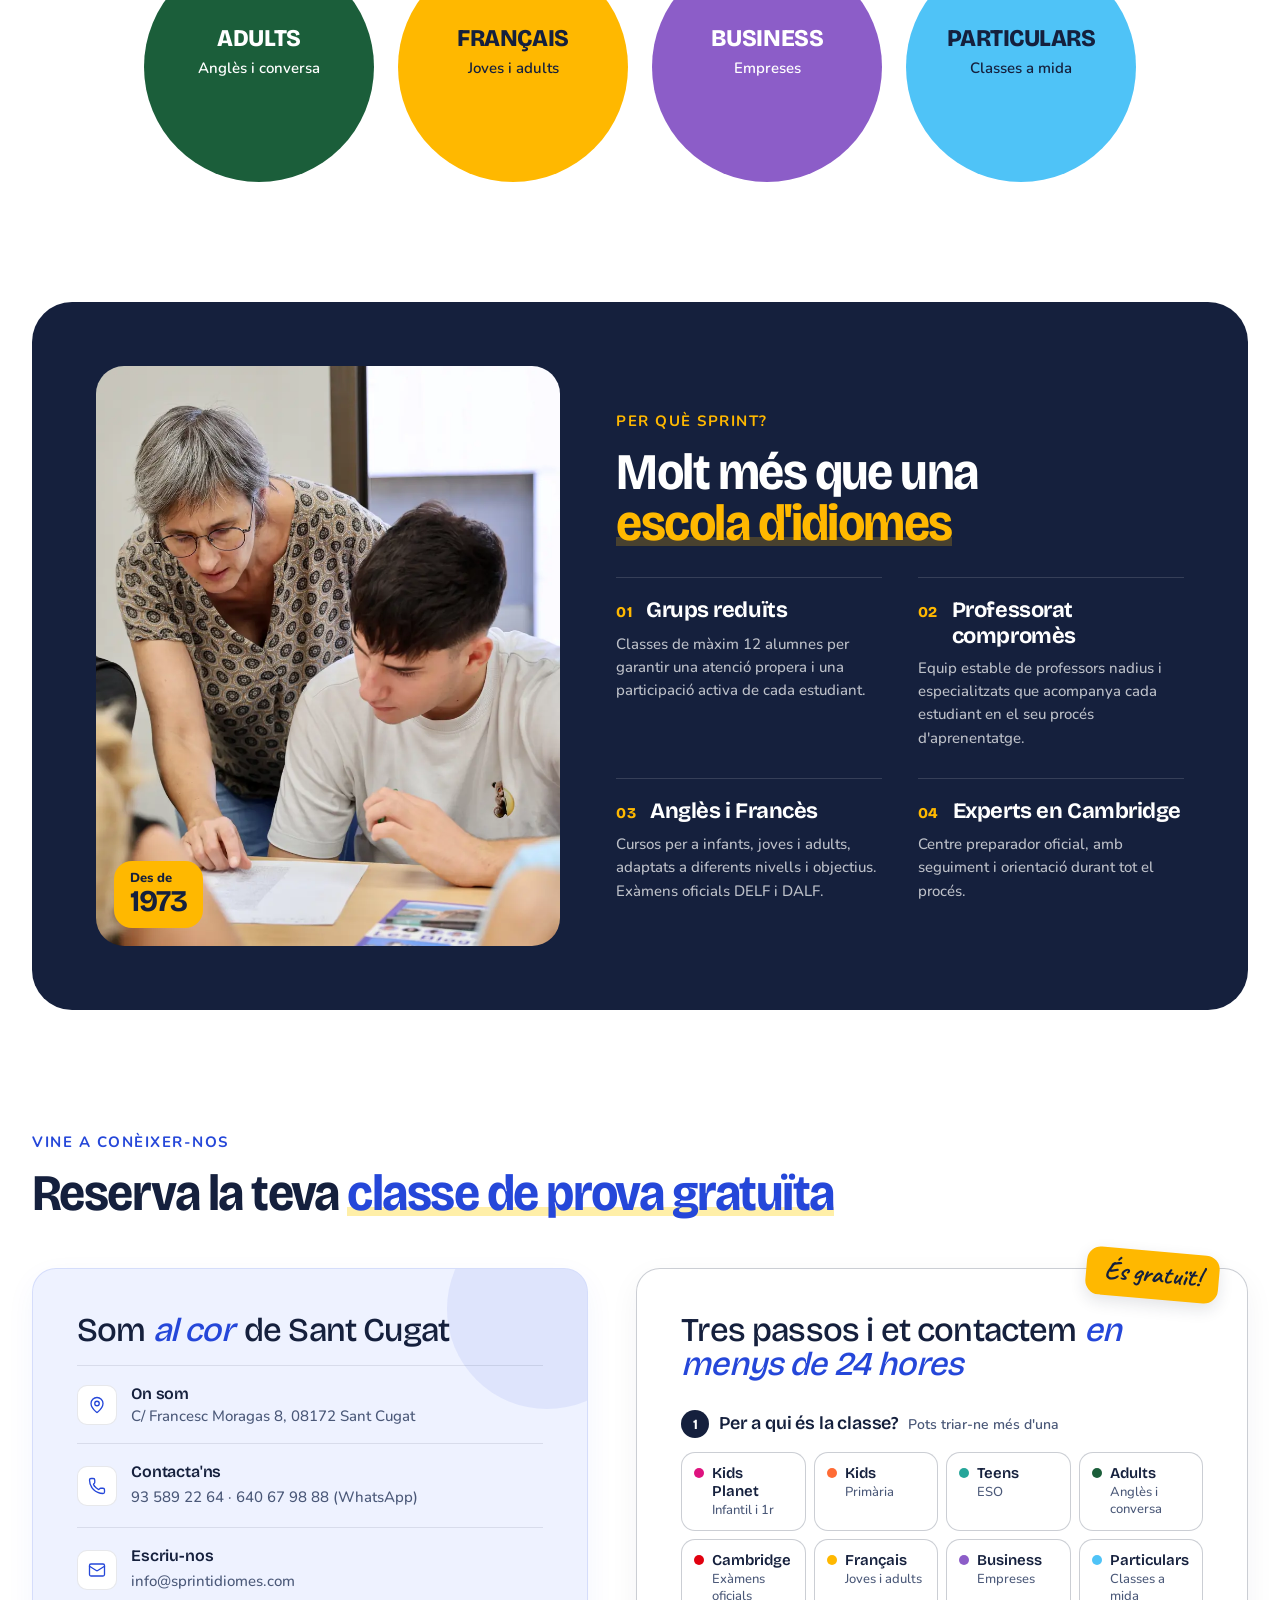
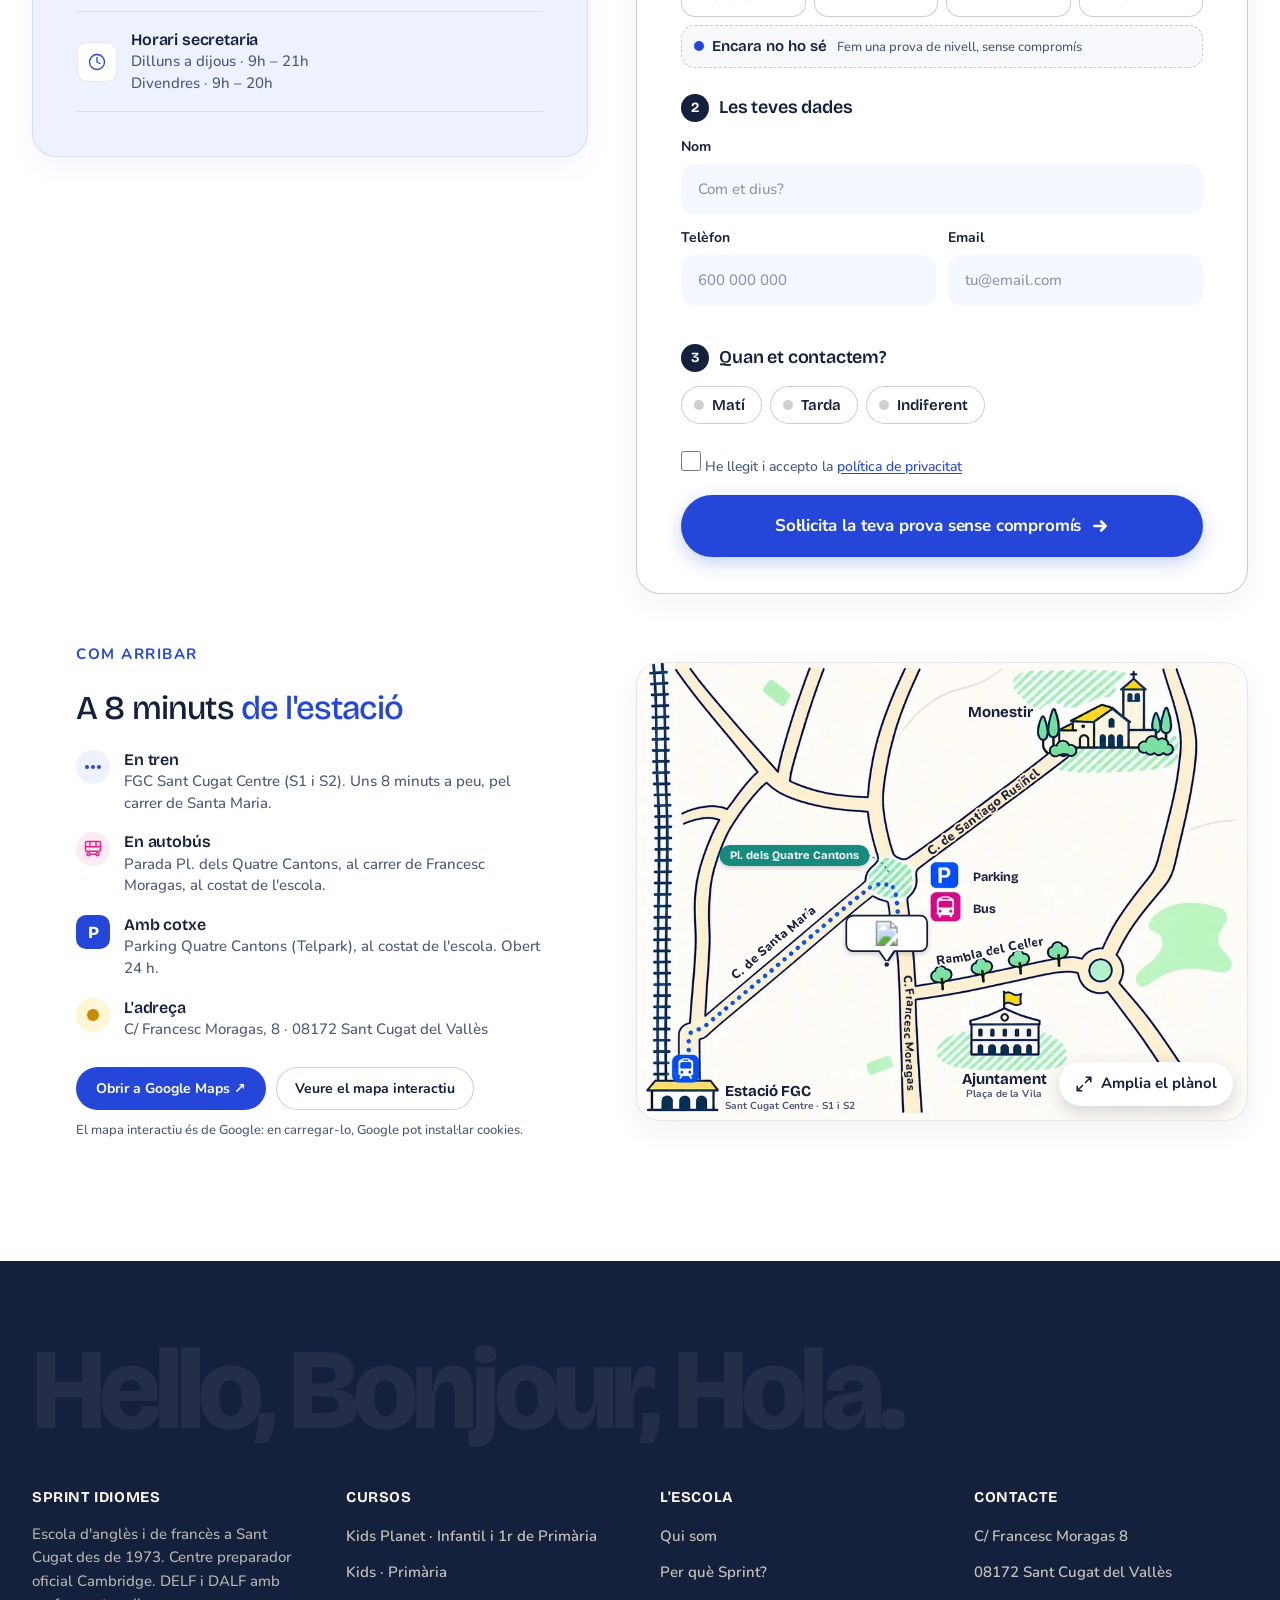
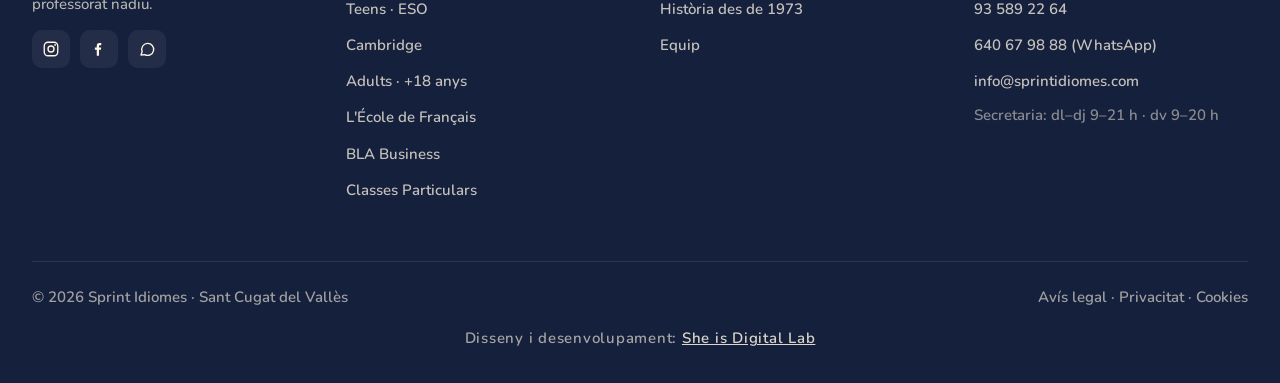
==== commit 51aabeb2: "Menú: «Prova de nivell gratuïta» y botón «Classe de prova gratuïta» (versión corta en pantallas medi" ====
--- a/index.html
+++ b/index.html
@@ -741,7 +741,7 @@
   <span class="blob b3"></span>
 </div>
 
-<script src="nav.js?v=34"></script>
+<script src="nav.js?v=35"></script>
 
 <!-- =================== PORTADA CAMPANYA ===================
      Carrusel de fotos reals de l'escola (carpeta img-portada/).
